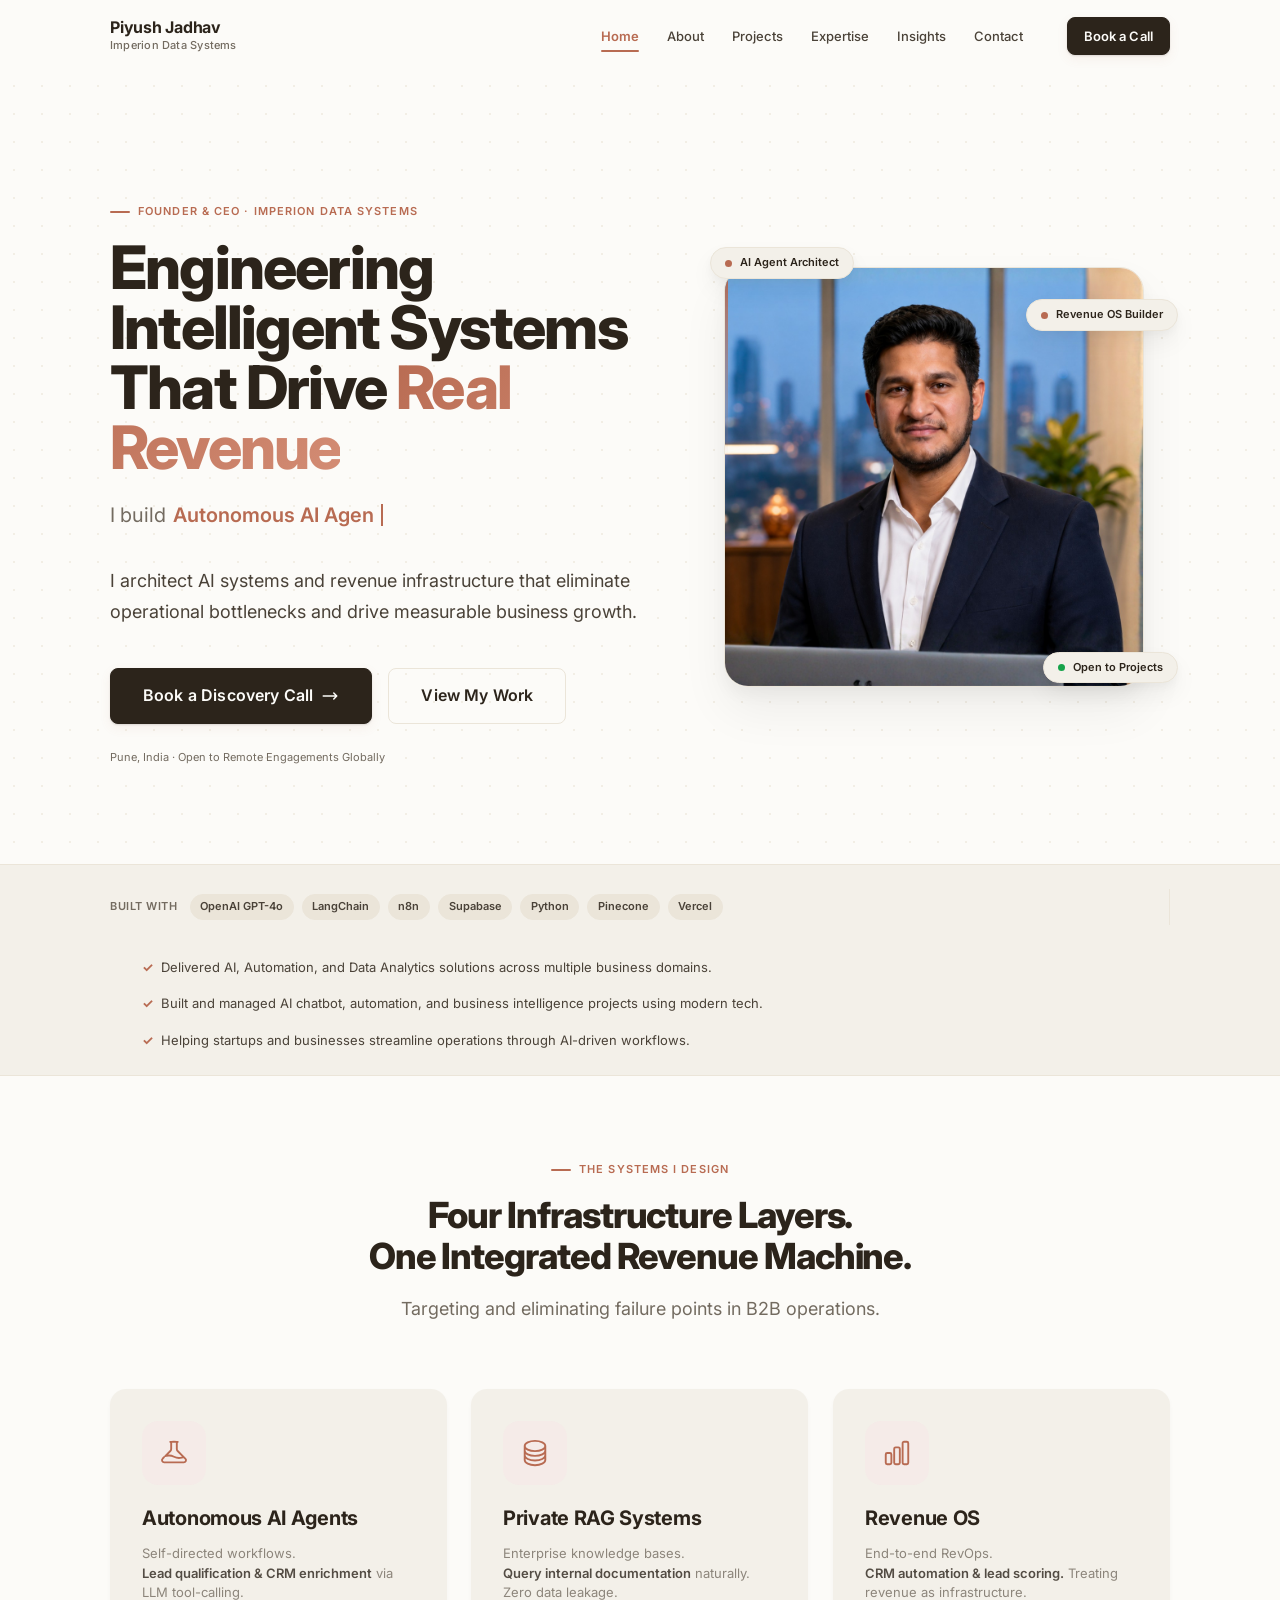
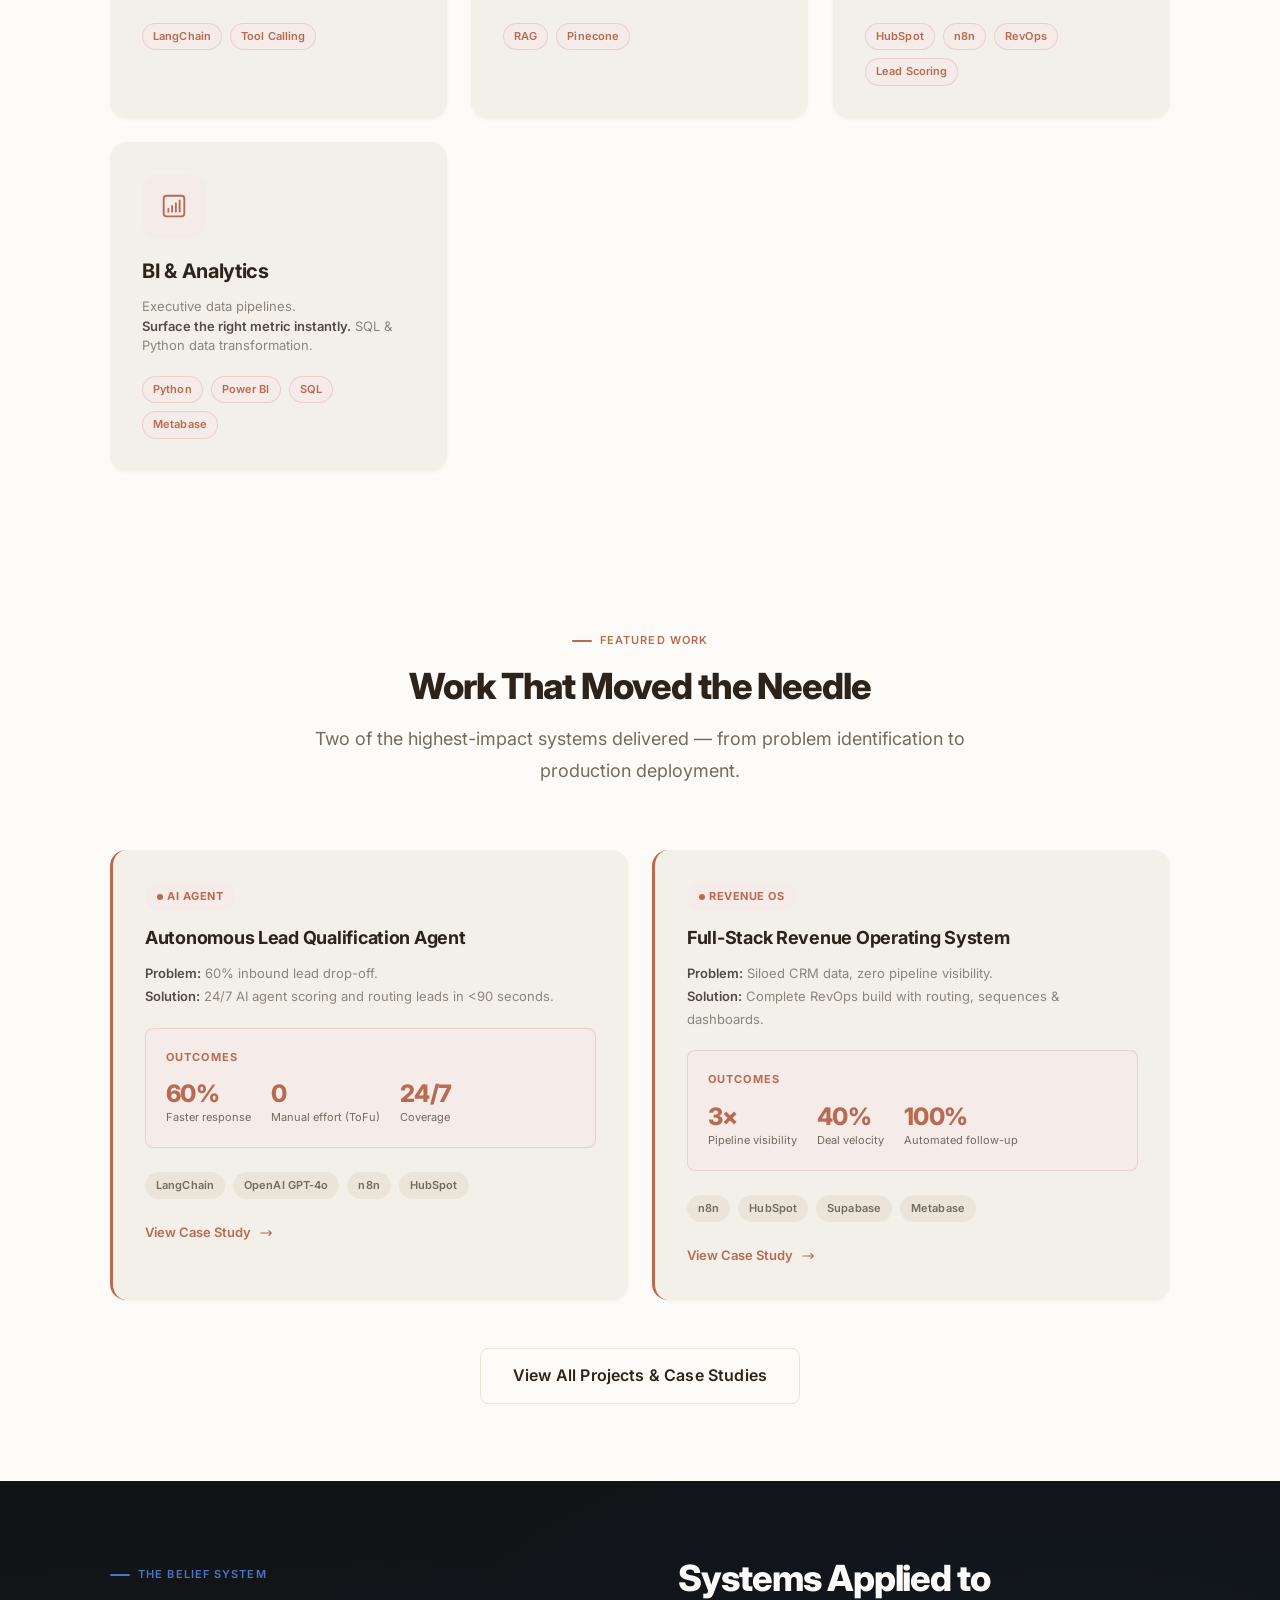
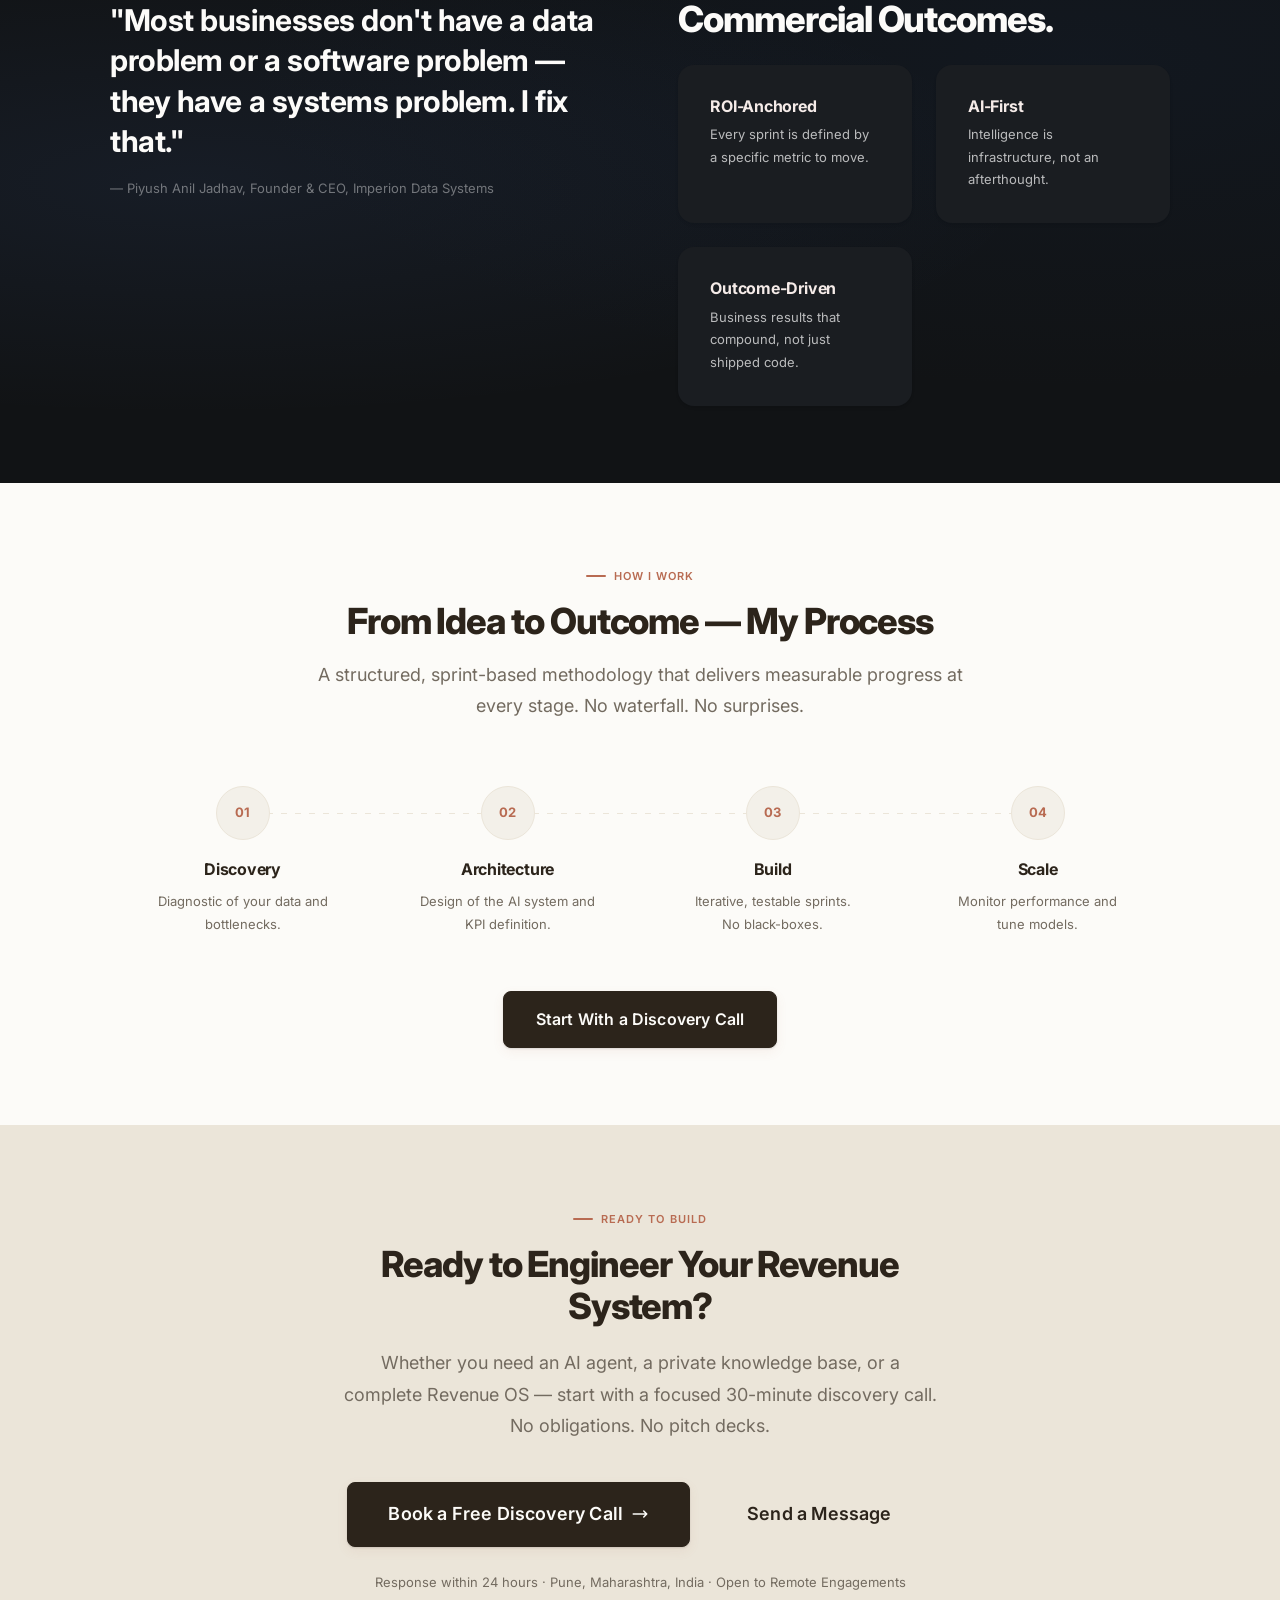
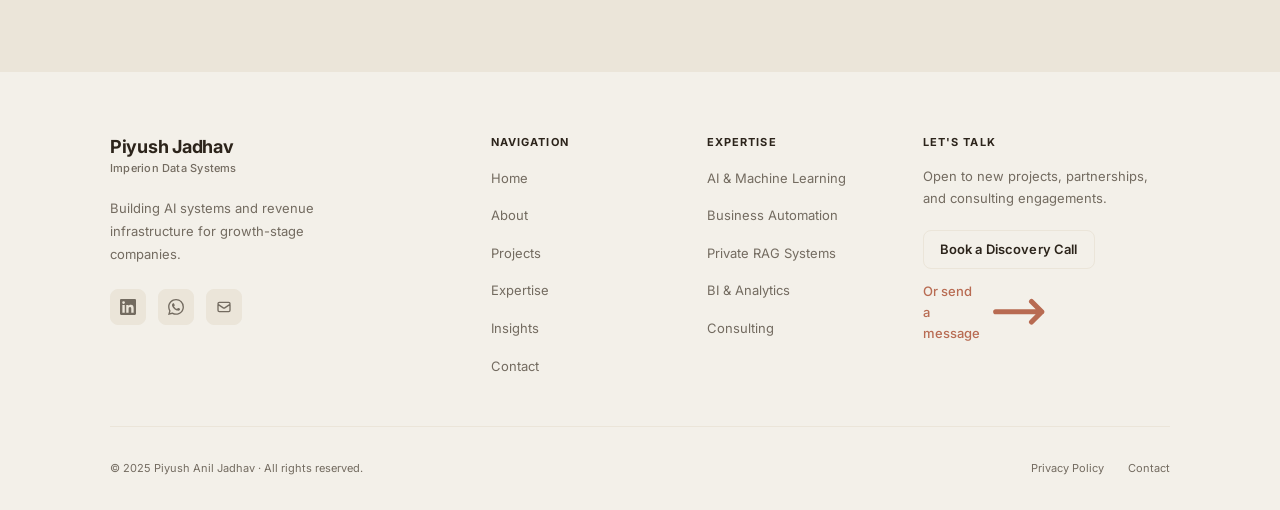
==== index.html @ 47c61011 "Update website content with founder's real data and fix placeholders" ====
<!DOCTYPE html>
<html lang="en">
<head>
  <meta charset="UTF-8">
  <meta name="viewport" content="width=device-width, initial-scale=1.0">

  <!-- SEO -->
  <title>Piyush Anil Jadhav — AI Systems & Revenue Architecture | Founder, Imperion Data Systems</title>
  <meta name="description" content="Piyush Anil Jadhav is the Founder & CEO of Imperion Data Systems. He architects Autonomous AI Agents, Private RAG Systems, and Revenue OS platforms for growth-stage companies in Pune, India.">
  <link rel="canonical" href="https://piyushjadhav.com/">

  <!-- Open Graph -->
  <meta property="og:type"        content="website">
  <meta property="og:title"       content="Piyush Anil Jadhav — AI Systems & Revenue Architecture">
  <meta property="og:description" content="Founder & CEO of Imperion Data Systems. Building AI Agents, Private RAG Systems, and Revenue OS platforms that drive real business outcomes.">
  <meta property="og:image"       content="https://piyushjadhav.com/assets/images/og-image.webp">
  <meta property="og:url"         content="https://piyushjadhav.com/">
  <meta property="og:site_name"   content="Piyush Anil Jadhav">

  <!-- Twitter Card -->
  <meta name="twitter:card"        content="summary_large_image">
  <meta name="twitter:title"       content="Piyush Anil Jadhav — AI Systems & Revenue Architecture">
  <meta name="twitter:description" content="Founder & CEO of Imperion Data Systems. Building AI Agents, Private RAG Systems, and Revenue OS platforms.">
  <meta name="twitter:image"       content="https://piyushjadhav.com/assets/images/og-image.webp">

  <!-- Structured Data — Person -->
  <script type="application/ld+json">
  {
    "@context": "https://schema.org",
    "@type": "Person",
    "name": "Piyush Anil Jadhav",
    "jobTitle": "Founder & CEO",
    "worksFor": {
      "@type": "Organization",
      "name": "Imperion Data Systems Pvt. Ltd."
    },
    "url": "https://piyushjadhav.com",
    "address": {
      "@type": "PostalAddress",
      "addressLocality": "Pune",
      "addressRegion": "Maharashtra",
      "addressCountry": "IN"
    },
    "sameAs": [
      "https://linkedin.com/in/-piyush-jadhav"
    ]
  }
  </script>

  <!-- Google Analytics 4 — Replace G-XXXXXXXXXX with your Measurement ID -->
  <!-- <script async src="https://www.googletagmanager.com/gtag/js?id=G-XXXXXXXXXX"></script> -->
  <script>
    window.dataLayer = window.dataLayer || [];
    function gtag(){dataLayer.push(arguments);}
    gtag('js', new Date());
    // gtag('config', 'G-XXXXXXXXXX');
  </script>

  

  <!-- Google Fonts — Inter -->
  <link rel="preconnect" href="https://fonts.googleapis.com">
  <link rel="preconnect" href="https://fonts.gstatic.com" crossorigin>
  <link href="https://fonts.googleapis.com/css2?family=Inter:wght@400;500;600;700;800&display=swap" rel="stylesheet">

  <!-- Styles -->
  <link rel="stylesheet" href="assets/css/styles.css">
</head>
<body id="page-home">

  <!-- ═══════════════════════════════════════════════════════
       SITE HEADER / NAVIGATION
  ═══════════════════════════════════════════════════════ -->
  <header class="site-header" id="site-header" role="banner">
    <div class="container">
      <nav class="nav" aria-label="Main navigation">

        <!-- Logo -->
        <a href="index.html" class="nav-logo" aria-label="Piyush Jadhav — Home">
          <span class="nav-logo-name">Piyush Jadhav</span>
          <span class="nav-logo-company">Imperion Data Systems</span>
        </a>

        <!-- Desktop menu -->
        <div class="nav-menu" id="nav-menu">
          <ul class="nav-links" role="list">
            <li><a href="index.html"     class="nav-link">Home</a></li>
            <li><a href="about.html"     class="nav-link">About</a></li>
            <li><a href="projects.html"  class="nav-link">Projects</a></li>
            <li><a href="expertise.html" class="nav-link">Expertise</a></li>
            <li><a href="insights.html"  class="nav-link">Insights</a></li>
            <li><a href="contact.html"   class="nav-link">Contact</a></li>
          </ul>

          <div class="nav-actions">
            <!-- Dark/Light toggle -->
            

            <!-- Book a Call CTA -->
            <a href="https://calendly.com/info-imperiondatasystem/discovery-call"
               target="_blank"
               rel="noopener noreferrer"
               class="btn btn-primary btn-sm"
               id="nav-cta-book">
              Book a Call
            </a>
          </div>
        </div>

        <!-- Mobile controls (theme + hamburger) -->
        <div class="nav-mobile-controls" aria-label="Mobile navigation controls">
          

          <button class="hamburger" id="hamburger"
                  aria-label="Open navigation menu"
                  aria-expanded="false"
                  aria-controls="nav-overlay"
                  type="button">
            <span class="hamburger-line"></span>
            <span class="hamburger-line"></span>
            <span class="hamburger-line"></span>
          </button>
        </div>

      </nav>
    </div>

    <!-- Mobile overlay menu -->
    <div class="nav-overlay" id="nav-overlay" role="dialog" aria-modal="true" aria-label="Navigation menu">
      <ul class="nav-overlay-links" role="list">
        <li><a href="index.html"     class="nav-overlay-link">Home</a></li>
        <li><a href="about.html"     class="nav-overlay-link">About</a></li>
        <li><a href="projects.html"  class="nav-overlay-link">Projects</a></li>
        <li><a href="expertise.html" class="nav-overlay-link">Expertise</a></li>
        <li><a href="insights.html"  class="nav-overlay-link">Insights</a></li>
        <li><a href="contact.html"   class="nav-overlay-link">Contact</a></li>
      </ul>
      <div class="nav-overlay-actions">
        <a href="https://calendly.com/info-imperiondatasystem/discovery-call"
           target="_blank"
           rel="noopener noreferrer"
           class="btn btn-primary w-full"
           style="justify-content: center;">
          Book a Discovery Call
        </a>
        <a href="contact.html" class="btn btn-outline w-full" style="justify-content: center;">
          Send a Message
        </a>
        <div class="nav-overlay-social">
          <!-- LinkedIn -->
          <a href="https://www.linkedin.com/in/-piyush-jadhav" target="_blank" rel="noopener noreferrer" class="social-link" aria-label="LinkedIn">
            <svg xmlns="http://www.w3.org/2000/svg" viewBox="0 0 24 24" fill="currentColor" aria-hidden="true">
              <path d="M20.447 20.452h-3.554v-5.569c0-1.328-.027-3.037-1.852-3.037-1.853 0-2.136 1.445-2.136 2.939v5.667H9.351V9h3.414v1.561h.046c.477-.9 1.637-1.85 3.37-1.85 3.601 0 4.267 2.37 4.267 5.455v6.286zM5.337 7.433a2.062 2.062 0 0 1-2.063-2.065 2.064 2.064 0 1 1 2.063 2.065zm1.782 13.019H3.555V9h3.564v11.452zM22.225 0H1.771C.792 0 0 .774 0 1.729v20.542C0 23.227.792 24 1.771 24h20.451C23.2 24 24 23.227 24 22.271V1.729C24 .774 23.2 0 22.222 0h.003z"/>
            </svg>
          </a>
          <!-- WhatsApp -->
          <a href="https://wa.me/918308755482" target="_blank" rel="noopener noreferrer" class="social-link" aria-label="WhatsApp">
            <svg xmlns="http://www.w3.org/2000/svg" viewBox="0 0 24 24" fill="currentColor" aria-hidden="true">
              <path d="M17.472 14.382c-.297-.149-1.758-.867-2.03-.967-.273-.099-.471-.148-.67.15-.197.297-.767.966-.94 1.164-.173.199-.347.223-.644.075-.297-.15-1.255-.463-2.39-1.475-.883-.788-1.48-1.761-1.653-2.059-.173-.297-.018-.458.13-.606.134-.133.298-.347.446-.52.149-.174.198-.298.298-.497.099-.198.05-.371-.025-.52-.075-.149-.669-1.612-.916-2.207-.242-.579-.487-.5-.669-.51-.173-.008-.371-.01-.57-.01-.198 0-.52.074-.792.372-.272.297-1.04 1.016-1.04 2.479 0 1.462 1.065 2.875 1.213 3.074.149.198 2.096 3.2 5.077 4.487.709.306 1.262.489 1.694.625.712.227 1.36.195 1.871.118.571-.085 1.758-.719 2.006-1.413.248-.694.248-1.289.173-1.413-.074-.124-.272-.198-.57-.347m-5.421 7.403h-.004a9.87 9.87 0 0 1-5.031-1.378l-.361-.214-3.741.982.998-3.648-.235-.374a9.86 9.86 0 0 1-1.51-5.26c.001-5.45 4.436-9.884 9.888-9.884 2.64 0 5.122 1.03 6.988 2.898a9.825 9.825 0 0 1 2.893 6.994c-.003 5.45-4.437 9.884-9.885 9.884m8.413-18.297A11.815 11.815 0 0 0 12.05 0C5.495 0 .16 5.335.157 11.892c0 2.096.547 4.142 1.588 5.945L.057 24l6.305-1.654a11.882 11.882 0 0 0 5.683 1.448h.005c6.554 0 11.89-5.335 11.893-11.893a11.821 11.821 0 0 0-3.48-8.413Z"/>
            </svg>
          </a>
          <!-- Email -->
          <a href="mailto:info.imperiondatasystems@gmail.com" class="social-link" aria-label="Email">
            <svg xmlns="http://www.w3.org/2000/svg" fill="none" viewBox="0 0 24 24"
                 stroke="currentColor" stroke-width="2" aria-hidden="true">
              <path stroke-linecap="round" stroke-linejoin="round"
                    d="M3 8l7.89 5.26a2 2 0 002.22 0L21 8M5 19h14a2 2 0 002-2V7a2 2 0 00-2-2H5a2 2 0 00-2 2v10a2 2 0 002 2z"/>
            </svg>
          </a>
        </div>
      </div>
    </div>
  </header>
  <!-- END NAVIGATION -->


  <!-- ═══════════════════════════════════════════════════════
       MAIN CONTENT — HOME PAGE
  ═══════════════════════════════════════════════════════ -->
  <main class="page-main" id="main-content">

    <!-- §1 ─ HERO ────────────────────────────────────────── -->
    <section class="hero" id="hero" aria-labelledby="hero-heading">
      <div class="hero-bg-grid" aria-hidden="true"></div>
      <div class="container hero-content">
        <div class="split split-55-45" style="align-items: center; gap: clamp(2rem, 5vw, 5rem);">

          <!-- Left column: copy -->
          <div class="reveal">
            <span class="eyebrow">Founder &amp; CEO &middot; Imperion Data Systems</span>
            <h1 class="display-heading" id="hero-heading">
              Engineering Intelligent Systems<br>That Drive
              <span class="gradient-text"> Real Revenue</span>
            </h1>

            <div class="typewriter-line" aria-live="polite" aria-atomic="true">
              <span class="typewriter-static">I build</span>
              <span class="typewriter-target" id="typewriter-target"
                    data-words="Autonomous AI Agents,Private RAG Systems,Revenue OS Platforms,Workflow Automations">
                Autonomous AI Agents
              </span>
              <span class="typewriter-cursor" aria-hidden="true"></span>
            </div>

            <p style="font-size: var(--text-lg); color: var(--clr-text-body); line-height: var(--leading-relaxed); max-width: 52ch; margin-bottom: var(--space-10);">
              I architect AI systems and revenue infrastructure that eliminate operational bottlenecks and drive measurable business growth.
            </p>

            <div style="display: flex; gap: var(--space-4); flex-wrap: wrap; align-items: center;">
              <a href="https://calendly.com/info-imperiondatasystem/discovery-call"
                 target="_blank" rel="noopener noreferrer"
                 class="btn btn-primary btn-lg btn-arrow"
                 id="hero-cta-book">
                Book a Discovery Call
                <svg xmlns="http://www.w3.org/2000/svg" fill="none" viewBox="0 0 24 24" stroke="currentColor" stroke-width="2" width="18" height="18" aria-hidden="true"><path stroke-linecap="round" stroke-linejoin="round" d="M17 8l4 4m0 0l-4 4m4-4H3"/></svg>
              </a>
              <a href="projects.html" class="btn btn-outline btn-lg" id="hero-cta-work">View My Work</a>
            </div>

            <p style="margin-top: var(--space-6); font-size: var(--text-xs); color: var(--clr-text-muted);">
              Pune, India &middot; Open to Remote Engagements Globally
            </p>
          </div>

          <!-- Right column: founder photo -->
          <div class="founder-photo-wrap reveal-right" style="--reveal-delay: 150ms;">
            <div class="founder-photo-frame">
              <img
                src="founder_piyush.webp"
                alt="Piyush Anil Jadhav — Founder &amp; CEO, Imperion Data Systems"
                class="founder-photo"
                width="480"
                height="560"
                loading="eager"
                fetchpriority="high"
              >
            </div>
            <div class="founder-badge badge-tl">
              <span class="founder-badge-dot"></span>
              AI Agent Architect
            </div>
            <div class="founder-badge badge-tr">
              <span class="founder-badge-dot"></span>
              Revenue OS Builder
            </div>
            <div class="founder-badge badge-br">
              <span class="founder-badge-dot" style="background-color: #16A34A;"></span>
              Open to Projects
            </div>
          </div>

        </div>
      </div>
    </section>
    <!-- END §1 HERO -->


    <!-- §2 ─ TRUST STRIP ─────────────────────────────────── -->
    <div class="trust-strip reveal-fade" role="complementary" aria-label="Technology stack and key stats">
      <div class="container">
        <div class="trust-strip-inner">
          <div class="trust-tech">
            <span class="trust-tech-label">Built with</span>
            <span class="trust-tech-item">OpenAI GPT-4o</span>
            <span class="trust-tech-item">LangChain</span>
            <span class="trust-tech-item">n8n</span>
            <span class="trust-tech-item">Supabase</span>
            <span class="trust-tech-item">Python</span>
            <span class="trust-tech-item">Pinecone</span>
            <span class="trust-tech-item">Vercel</span>
          </div>
          <div class="trust-divider" aria-hidden="true"></div>
          <div class="trust-stats" style="flex-direction: column; align-items: flex-start; gap: var(--space-4); padding-left: var(--space-8);">
            <div style="font-size: var(--text-sm); color: var(--clr-text-body); display: flex; align-items: flex-start; gap: 8px;">
              <span style="color: var(--clr-accent); font-weight: bold;">✓</span> 
              <span>Delivered AI, Automation, and Data Analytics solutions across multiple business domains.</span>
            </div>
            <div style="font-size: var(--text-sm); color: var(--clr-text-body); display: flex; align-items: flex-start; gap: 8px;">
              <span style="color: var(--clr-accent); font-weight: bold;">✓</span> 
              <span>Built and managed AI chatbot, automation, and business intelligence projects using modern tech.</span>
            </div>
            <div style="font-size: var(--text-sm); color: var(--clr-text-body); display: flex; align-items: flex-start; gap: 8px;">
              <span style="color: var(--clr-accent); font-weight: bold;">✓</span> 
              <span>Helping startups and businesses streamline operations through AI-driven workflows.</span>
            </div>
          </div>
        </div>
      </div>
    </div>
    <!-- END §2 TRUST STRIP -->


    <!-- §3 ─ WHAT I BUILD ────────────────────────────────── -->
    <section class="section" id="what-i-build" aria-labelledby="services-heading">
      <div class="container">
        <div class="section-header centered reveal">
          <span class="eyebrow">The Systems I Design</span>
          <h2 class="section-heading" id="services-heading">
            Four Infrastructure Layers.<br>One Integrated Revenue Machine.
          </h2>
          <p class="section-subheading">
            Targeting and eliminating failure points in B2B operations.
          </p>
        </div>

        <div class="grid grid-auto" style="margin-top: var(--space-12);">

          <!-- AI Agents -->
          <div class="card card-hover reveal reveal-delay-1" id="service-ai-agents">
            <div class="card-icon card-icon-lg" aria-hidden="true">
              <svg xmlns="http://www.w3.org/2000/svg" fill="none" viewBox="0 0 24 24" stroke="currentColor" stroke-width="1.5"><path stroke-linecap="round" stroke-linejoin="round" d="M9.75 3.104v5.714a2.25 2.25 0 01-.659 1.591L5 14.5M9.75 3.104c-.251.023-.501.05-.75.082m.75-.082a24.301 24.301 0 014.5 0m0 0v5.714c0 .597.237 1.17.659 1.591L19.8 15.3M14.25 3.104c.251.023.501.05.75.082M19.8 15.3l-1.57.393A9.065 9.065 0 0112 15a9.065 9.065 0 00-6.23-.693L5 14.5m14.8.8l1.402 1.402c1 1 .03 2.798-1.316 2.798H4.118c-1.347 0-2.317-1.798-1.317-2.798L4 15.3"/></svg>
            </div>
            <h3 class="card-title">Autonomous AI Agents</h3>
            <p class="card-body" style="font-size: var(--text-sm); opacity: 0.8; line-height: 1.5;">
              Self-directed workflows.<br>
              <strong>Lead qualification &amp; CRM enrichment</strong> via LLM tool-calling.
            </p>
            <div class="tags-row card-tags">
              <span class="tag tag-accent">LangChain</span>
              <span class="tag tag-accent">Tool Calling</span>
            </div>
          </div>

          <!-- RAG Systems -->
          <div class="card card-hover reveal reveal-delay-2" id="service-rag">
            <div class="card-icon card-icon-lg" aria-hidden="true">
              <svg xmlns="http://www.w3.org/2000/svg" fill="none" viewBox="0 0 24 24" stroke="currentColor" stroke-width="1.5"><path stroke-linecap="round" stroke-linejoin="round" d="M20.25 6.375c0 2.278-3.694 4.125-8.25 4.125S3.75 8.653 3.75 6.375m16.5 0c0-2.278-3.694-4.125-8.25-4.125S3.75 4.097 3.75 6.375m16.5 0v11.25c0 2.278-3.694 4.125-8.25 4.125s-8.25-1.847-8.25-4.125V6.375m16.5 0v3.75m-16.5-3.75v3.75m16.5 0v3.75C20.25 16.153 16.556 18 12 18s-8.25-1.847-8.25-4.125v-3.75m16.5 0c0 2.278-3.694 4.125-8.25 4.125s-8.25-1.847-8.25-4.125"/></svg>
            </div>
            <h3 class="card-title">Private RAG Systems</h3>
            <p class="card-body" style="font-size: var(--text-sm); opacity: 0.8; line-height: 1.5;">
              Enterprise knowledge bases.<br>
              <strong>Query internal documentation</strong> naturally. Zero data leakage.
            </p>
            <div class="tags-row card-tags">
              <span class="tag tag-accent">RAG</span>
              <span class="tag tag-accent">Pinecone</span>
            </div>
          </div>

          <!-- Revenue OS -->
          <div class="card card-hover reveal reveal-delay-3" id="service-revenue-os">
            <div class="card-icon card-icon-lg" aria-hidden="true">
              <svg xmlns="http://www.w3.org/2000/svg" fill="none" viewBox="0 0 24 24" stroke="currentColor" stroke-width="1.5"><path stroke-linecap="round" stroke-linejoin="round" d="M3 13.125C3 12.504 3.504 12 4.125 12h2.25c.621 0 1.125.504 1.125 1.125v6.75C7.5 20.496 6.996 21 6.375 21h-2.25A1.125 1.125 0 013 19.875v-6.75zM9.75 8.625c0-.621.504-1.125 1.125-1.125h2.25c.621 0 1.125.504 1.125 1.125v11.25c0 .621-.504 1.125-1.125 1.125h-2.25a1.125 1.125 0 01-1.125-1.125V8.625zM16.5 4.125c0-.621.504-1.125 1.125-1.125h2.25C20.496 3 21 3.504 21 4.125v15.75c0 .621-.504 1.125-1.125 1.125h-2.25a1.125 1.125 0 01-1.125-1.125V4.125z"/></svg>
            </div>
            <h3 class="card-title">Revenue OS</h3>
            <p class="card-body" style="font-size: var(--text-sm); opacity: 0.8; line-height: 1.5;">
              End-to-end RevOps.<br>
              <strong>CRM automation &amp; lead scoring.</strong> Treating revenue as infrastructure.
            </p>
            <div class="tags-row card-tags">
              <span class="tag tag-accent">HubSpot</span>
              <span class="tag tag-accent">n8n</span>
              <span class="tag tag-accent">RevOps</span>
              <span class="tag tag-accent">Lead Scoring</span>
            </div>
          </div>

          <!-- BI & Analytics -->
          <div class="card card-hover reveal reveal-delay-4" id="service-bi">
            <div class="card-icon card-icon-lg" aria-hidden="true">
              <svg xmlns="http://www.w3.org/2000/svg" fill="none" viewBox="0 0 24 24" stroke="currentColor" stroke-width="1.5"><path stroke-linecap="round" stroke-linejoin="round" d="M7.5 14.25v2.25m3-4.5v4.5m3-6.75v6.75m3-9v9M6 20.25h12A2.25 2.25 0 0020.25 18V6A2.25 2.25 0 0018 3.75H6A2.25 2.25 0 003.75 6v12A2.25 2.25 0 006 20.25z"/></svg>
            </div>
            <h3 class="card-title">BI &amp; Analytics</h3>
            <p class="card-body" style="font-size: var(--text-sm); opacity: 0.8; line-height: 1.5;">
              Executive data pipelines.<br>
              <strong>Surface the right metric instantly.</strong> SQL &amp; Python data transformation.
            </p>
            <div class="tags-row card-tags">
              <span class="tag tag-accent">Python</span>
              <span class="tag tag-accent">Power BI</span>
              <span class="tag tag-accent">SQL</span>
              <span class="tag tag-accent">Metabase</span>
            </div>
          </div>

        </div>
      </div>
    </section>
    <!-- END §3 WHAT I BUILD -->


    <!-- §4 ─ FEATURED WORK ───────────────────────────────── -->
    <section class="section" id="featured-work" aria-labelledby="work-heading">
      <div class="container">
        <div class="section-header centered reveal">
          <span class="eyebrow">Featured Work</span>
          <h2 class="section-heading" id="work-heading">Work That Moved the Needle</h2>
          <p class="section-subheading">Two of the highest-impact systems delivered — from problem identification to production deployment.</p>
        </div>

        <div class="grid grid-2" style="margin-top: var(--space-12);">

          <!-- Featured project A -->
          <div class="card card-hover reveal reveal-delay-1" style="border-left: 3px solid var(--clr-accent);">
            <div style="margin-bottom: var(--space-4);">
              <span class="badge">AI Agent</span>
            </div>
            <h3 class="card-title" style="font-size: var(--text-lg);">Autonomous Lead Qualification Agent</h3>
            <p class="card-body" style="font-size: var(--text-sm); opacity: 0.8; margin-bottom: var(--space-5);">
              <strong>Problem:</strong> 60% inbound lead drop-off.<br>
              <strong>Solution:</strong> 24/7 AI agent scoring and routing leads in &lt;90 seconds.
            </p>
            <div class="outcome-box" style="margin-bottom: var(--space-6);">
              <div class="outcome-label">Outcomes</div>
              <div class="outcome-metrics">
                <div class="metric-item"><span class="metric-value">60%</span><div class="metric-label">Faster response</div></div>
                <div class="metric-item"><span class="metric-value">0</span><div class="metric-label">Manual effort (ToFu)</div></div>
                <div class="metric-item"><span class="metric-value">24/7</span><div class="metric-label">Coverage</div></div>
              </div>
            </div>
            <div class="tags-row" style="margin-bottom: var(--space-5);">
              <span class="tag">LangChain</span><span class="tag">OpenAI GPT-4o</span><span class="tag">n8n</span><span class="tag">HubSpot</span>
            </div>
            <a href="projects.html" class="link-arrow">
              View Case Study
              <svg xmlns="http://www.w3.org/2000/svg" fill="none" viewBox="0 0 24 24" stroke="currentColor" stroke-width="2" width="16" height="16" aria-hidden="true"><path stroke-linecap="round" stroke-linejoin="round" d="M17 8l4 4m0 0l-4 4m4-4H3"/></svg>
            </a>
          </div>

          <!-- Featured project B -->
          <div class="card card-hover reveal reveal-delay-2" style="border-left: 3px solid var(--clr-accent);">
            <div style="margin-bottom: var(--space-4);">
              <span class="badge">Revenue OS</span>
            </div>
            <h3 class="card-title" style="font-size: var(--text-lg);">Full-Stack Revenue Operating System</h3>
            <p class="card-body" style="font-size: var(--text-sm); opacity: 0.8; margin-bottom: var(--space-5);">
              <strong>Problem:</strong> Siloed CRM data, zero pipeline visibility.<br>
              <strong>Solution:</strong> Complete RevOps build with routing, sequences &amp; dashboards.
            </p>
            <div class="outcome-box" style="margin-bottom: var(--space-6);">
              <div class="outcome-label">Outcomes</div>
              <div class="outcome-metrics">
                <div class="metric-item"><span class="metric-value">3×</span><div class="metric-label">Pipeline visibility</div></div>
                <div class="metric-item"><span class="metric-value">40%</span><div class="metric-label">Deal velocity</div></div>
                <div class="metric-item"><span class="metric-value">100%</span><div class="metric-label">Automated follow-up</div></div>
              </div>
            </div>
            <div class="tags-row" style="margin-bottom: var(--space-5);">
              <span class="tag">n8n</span><span class="tag">HubSpot</span><span class="tag">Supabase</span><span class="tag">Metabase</span>
            </div>
            <a href="projects.html" class="link-arrow">
              View Case Study
              <svg xmlns="http://www.w3.org/2000/svg" fill="none" viewBox="0 0 24 24" stroke="currentColor" stroke-width="2" width="16" height="16" aria-hidden="true"><path stroke-linecap="round" stroke-linejoin="round" d="M17 8l4 4m0 0l-4 4m4-4H3"/></svg>
            </a>
          </div>

        </div>

        <div style="text-align: center; margin-top: var(--space-12);" class="reveal">
          <a href="projects.html" class="btn btn-outline btn-lg">View All Projects &amp; Case Studies</a>
        </div>
      </div>
    </section>
    <!-- END §4 FEATURED WORK -->


    <!-- §5 ─ PHILOSOPHY (Dark Section) ──────────────────── -->
    <section class="section section-dark" id="philosophy" aria-labelledby="philosophy-heading">
      <div class="container" style="position: relative; z-index: 1;">
        <div class="split" style="align-items: flex-start; gap: clamp(2.5rem, 6vw, 7rem);">

          <div class="reveal" style="flex: 1.1;">
            <span class="eyebrow">The Belief System</span>
            <blockquote>
              <p class="philosophy-quote">
                "Most businesses don't have a data problem or a software problem — they have a systems problem. I fix that."
              </p>
              <cite class="philosophy-attribution">— Piyush Anil Jadhav, Founder &amp; CEO, Imperion Data Systems</cite>
            </blockquote>
          </div>

          <div class="reveal-right" style="flex: 1;">
            <h2 class="section-heading" id="philosophy-heading" style="color: #FCFBF9; margin-bottom: var(--space-5);">Systems Applied to Commercial Outcomes.</h2>
            <div class="grid grid-2" style="margin-top: var(--space-6);">
              <div class="card card-dark">
                <h4 style="color: var(--clr-accent-light); margin-bottom: var(--space-2);">ROI-Anchored</h4>
                <p style="font-size: var(--text-sm); color: rgba(255,255,255,0.7);">Every sprint is defined by a specific metric to move.</p>
              </div>
              <div class="card card-dark">
                <h4 style="color: var(--clr-accent-light); margin-bottom: var(--space-2);">AI-First</h4>
                <p style="font-size: var(--text-sm); color: rgba(255,255,255,0.7);">Intelligence is infrastructure, not an afterthought.</p>
              </div>
              <div class="card card-dark">
                <h4 style="color: var(--clr-accent-light); margin-bottom: var(--space-2);">Outcome-Driven</h4>
                <p style="font-size: var(--text-sm); color: rgba(255,255,255,0.7);">Business results that compound, not just shipped code.</p>
              </div>
            </div>
          </div>
        </div>
      </div>
    </section>
    <!-- END §5 PHILOSOPHY -->


    <!-- §6 ─ PROCESS FLOW ────────────────────────────────── -->
    <section class="section" id="process" aria-labelledby="process-heading">
      <div class="container">
        <div class="section-header centered reveal">
          <span class="eyebrow">How I Work</span>
          <h2 class="section-heading" id="process-heading">From Idea to Outcome — My Process</h2>
          <p class="section-subheading">
            A structured, sprint-based methodology that delivers measurable progress at every stage. No waterfall. No surprises.
          </p>
        </div>

        <div class="process-flow reveal" style="margin-top: var(--space-14);">
          <div class="process-step">
            <div class="process-step-num" aria-hidden="true">01</div>
            <h3 class="process-step-title">Discovery</h3>
            <p class="process-step-desc">Diagnostic of your data and bottlenecks.</p>
          </div>
          <div class="process-step">
            <div class="process-step-num" aria-hidden="true">02</div>
            <h3 class="process-step-title">Architecture</h3>
            <p class="process-step-desc">Design of the AI system and KPI definition.</p>
          </div>
          <div class="process-step">
            <div class="process-step-num" aria-hidden="true">03</div>
            <h3 class="process-step-title">Build</h3>
            <p class="process-step-desc">Iterative, testable sprints. No black-boxes.</p>
          </div>
          <div class="process-step">
            <div class="process-step-num" aria-hidden="true">04</div>
            <h3 class="process-step-title">Scale</h3>
            <p class="process-step-desc">Monitor performance and tune models.</p>
          </div>
        </div>

        <div style="text-align: center; margin-top: var(--space-14);" class="reveal">
          <a href="contact.html" class="btn btn-primary btn-lg">Start With a Discovery Call</a>
        </div>
      </div>
    </section>
    <!-- END §6 PROCESS -->


    <!-- §7 ─ TESTIMONIALS (Hidden until verified quotes are available) ────────────────────────────────── -->
    <!--
    <section class="section" id="testimonials" aria-labelledby="testimonials-heading">
      <div class="container">
        <div class="section-header centered reveal">
          <span class="eyebrow">Client Perspectives</span>
          <h2 class="section-heading" id="testimonials-heading">What Clients Say</h2>
          <p class="section-subheading">From founders and VPs across B2B software, technology services, and data-driven companies.</p>
        </div>

        <div class="grid grid-3" style="margin-top: var(--space-12);">

          <div class="card testimonial-card reveal reveal-delay-1">
            <p class="testimonial-quote">
              Piyush didn't just build us an automation — he redesigned how we think about our entire sales process. The AI qualification agent has been running for three months without a single manual intervention. That's engineering, not a demo.
            </p>
            <div>
              <cite class="testimonial-name">Founder, B2B SaaS Company</cite>
              <div class="testimonial-role">Growth-Stage &middot; Enterprise Software &middot; Pune, India</div>
            </div>
          </div>

          <div class="card testimonial-card reveal reveal-delay-2">
            <p class="testimonial-quote">
              The Revenue OS Piyush built gave our leadership team something we'd never had before — real-time clarity on pipeline health. We went from monthly spreadsheet reviews to live dashboards in under six weeks. The ROI was immediate and measurable.
            </p>
            <div>
              <cite class="testimonial-name">VP Sales, Technology Consulting Firm</cite>
              <div class="testimonial-role">Mid-Market &middot; IT Services &middot; India</div>
            </div>
          </div>

          <div class="card testimonial-card reveal reveal-delay-3">
            <p class="testimonial-quote">
              Most AI consultants talk about what's possible. Piyush ships systems that work in production. Our private RAG solution went from scoping to go-live in four weeks, and the retrieval accuracy on internal documents exceeded anything an off-the-shelf product could offer.
            </p>
            <div>
              <cite class="testimonial-name">CTO, Enterprise Services Company</cite>
              <div class="testimonial-role">Enterprise &middot; Knowledge Management &middot; India</div>
            </div>
          </div>

        </div>

        <p style="text-align: center; margin-top: var(--space-6); font-size: var(--text-xs); color: var(--clr-text-muted); font-style: italic;" class="reveal">
          ※ Testimonials above are representative placeholders. Replace with verified client quotes before launch.
        </p>
      </div>
    </section>
    -->
    <!-- END §7 TESTIMONIALS -->


    <!-- §8 ─ CLOSING CTA ─────────────────────────────────── -->
    <section class="section cta-section" id="cta" aria-labelledby="cta-heading">
      <div class="container" style="text-align: center; max-width: 720px; margin: 0 auto;">
        <div class="reveal">
          <span class="eyebrow" style="justify-content: center;">Ready to Build</span>
          <h2 class="section-heading" id="cta-heading" style="margin-bottom: var(--space-5);">
            Ready to Engineer Your Revenue System?
          </h2>
          <p style="font-size: var(--text-lg); color: var(--clr-text-muted); line-height: var(--leading-relaxed); max-width: 54ch; margin: 0 auto var(--space-10);">
            Whether you need an AI agent, a private knowledge base, or a complete Revenue OS — start with a focused 30-minute discovery call. No obligations. No pitch decks.
          </p>
          <div style="display: flex; gap: var(--space-4); justify-content: center; flex-wrap: wrap;">
            <a href="https://calendly.com/info-imperiondatasystem/discovery-call"
               target="_blank" rel="noopener noreferrer"
               class="btn btn-primary btn-xl btn-arrow"
               id="home-final-cta">
              Book a Free Discovery Call
              <svg xmlns="http://www.w3.org/2000/svg" fill="none" viewBox="0 0 24 24" stroke="currentColor" stroke-width="2" width="18" height="18" aria-hidden="true"><path stroke-linecap="round" stroke-linejoin="round" d="M17 8l4 4m0 0l-4 4m4-4H3"/></svg>
            </a>
            <a href="contact.html" class="btn btn-outline btn-xl">Send a Message</a>
          </div>
          <p style="margin-top: var(--space-6); font-size: var(--text-sm); color: var(--clr-text-muted);">
            Response within 24 hours &middot; Pune, Maharashtra, India &middot; Open to Remote Engagements
          </p>
        </div>
      </div>
    </section>
    <!-- END §8 CTA -->

  </main>
  <!-- END MAIN CONTENT -->


  <!-- ═══════════════════════════════════════════════════════
       SITE FOOTER
  ═══════════════════════════════════════════════════════ -->
  <footer class="site-footer" id="site-footer" role="contentinfo">
    <div class="container">
      <div class="footer-grid">

        <!-- Brand -->
        <div class="footer-brand">
          <a href="index.html" class="footer-logo" aria-label="Piyush Jadhav — Home">
            <span class="footer-logo-name">Piyush Jadhav</span>
            <span class="footer-logo-company">Imperion Data Systems</span>
          </a>
          <p class="footer-tagline">
            Building AI systems and revenue infrastructure for growth-stage companies.
          </p>
          <div class="footer-social">
            <a href="https://www.linkedin.com/in/-piyush-jadhav" target="_blank" rel="noopener noreferrer" class="social-link" aria-label="LinkedIn profile">
              <svg xmlns="http://www.w3.org/2000/svg" viewBox="0 0 24 24" fill="currentColor" aria-hidden="true">
                <path d="M20.447 20.452h-3.554v-5.569c0-1.328-.027-3.037-1.852-3.037-1.853 0-2.136 1.445-2.136 2.939v5.667H9.351V9h3.414v1.561h.046c.477-.9 1.637-1.85 3.37-1.85 3.601 0 4.267 2.37 4.267 5.455v6.286zM5.337 7.433a2.062 2.062 0 0 1-2.063-2.065 2.064 2.064 0 1 1 2.063 2.065zm1.782 13.019H3.555V9h3.564v11.452zM22.225 0H1.771C.792 0 0 .774 0 1.729v20.542C0 23.227.792 24 1.771 24h20.451C23.2 24 24 23.227 24 22.271V1.729C24 .774 23.2 0 22.222 0h.003z"/>
              </svg>
            </a>
            <a href="https://wa.me/918308755482" target="_blank" rel="noopener noreferrer" class="social-link" aria-label="WhatsApp">
              <svg xmlns="http://www.w3.org/2000/svg" viewBox="0 0 24 24" fill="currentColor" aria-hidden="true">
                <path d="M17.472 14.382c-.297-.149-1.758-.867-2.03-.967-.273-.099-.471-.148-.67.15-.197.297-.767.966-.94 1.164-.173.199-.347.223-.644.075-.297-.15-1.255-.463-2.39-1.475-.883-.788-1.48-1.761-1.653-2.059-.173-.297-.018-.458.13-.606.134-.133.298-.347.446-.52.149-.174.198-.298.298-.497.099-.198.05-.371-.025-.52-.075-.149-.669-1.612-.916-2.207-.242-.579-.487-.5-.669-.51-.173-.008-.371-.01-.57-.01-.198 0-.52.074-.792.372-.272.297-1.04 1.016-1.04 2.479 0 1.462 1.065 2.875 1.213 3.074.149.198 2.096 3.2 5.077 4.487.709.306 1.262.489 1.694.625.712.227 1.36.195 1.871.118.571-.085 1.758-.719 2.006-1.413.248-.694.248-1.289.173-1.413-.074-.124-.272-.198-.57-.347m-5.421 7.403h-.004a9.87 9.87 0 0 1-5.031-1.378l-.361-.214-3.741.982.998-3.648-.235-.374a9.86 9.86 0 0 1-1.51-5.26c.001-5.45 4.436-9.884 9.888-9.884 2.64 0 5.122 1.03 6.988 2.898a9.825 9.825 0 0 1 2.893 6.994c-.003 5.45-4.437 9.884-9.885 9.884m8.413-18.297A11.815 11.815 0 0 0 12.05 0C5.495 0 .16 5.335.157 11.892c0 2.096.547 4.142 1.588 5.945L.057 24l6.305-1.654a11.882 11.882 0 0 0 5.683 1.448h.005c6.554 0 11.89-5.335 11.893-11.893a11.821 11.821 0 0 0-3.48-8.413Z"/>
              </svg>
            </a>
            <a href="mailto:info.imperiondatasystems@gmail.com" class="social-link" aria-label="Send email">
              <svg xmlns="http://www.w3.org/2000/svg" fill="none" viewBox="0 0 24 24"
                   stroke="currentColor" stroke-width="2" aria-hidden="true">
                <path stroke-linecap="round" stroke-linejoin="round"
                      d="M3 8l7.89 5.26a2 2 0 002.22 0L21 8M5 19h14a2 2 0 002-2V7a2 2 0 00-2-2H5a2 2 0 00-2 2v10a2 2 0 002 2z"/>
              </svg>
            </a>
          </div>
        </div>

        <!-- Quick Nav -->
        <div class="footer-nav-col">
          <h3 class="footer-col-heading">Navigation</h3>
          <ul class="footer-links" role="list">
            <li><a href="index.html">Home</a></li>
            <li><a href="about.html">About</a></li>
            <li><a href="projects.html">Projects</a></li>
            <li><a href="expertise.html">Expertise</a></li>
            <li><a href="insights.html">Insights</a></li>
            <li><a href="contact.html">Contact</a></li>
          </ul>
        </div>

        <!-- Expertise links -->
        <div class="footer-expertise-col">
          <h3 class="footer-col-heading">Expertise</h3>
          <ul class="footer-links" role="list">
            <li><a href="expertise.html#ai-ml">AI &amp; Machine Learning</a></li>
            <li><a href="expertise.html#automation">Business Automation</a></li>
            <li><a href="expertise.html#rag">Private RAG Systems</a></li>
            <li><a href="expertise.html#bi">BI &amp; Analytics</a></li>
            <li><a href="expertise.html#consulting">Consulting</a></li>
          </ul>
        </div>

        <!-- CTA column -->
        <div class="footer-cta-col">
          <h3 class="footer-col-heading">Let's Talk</h3>
          <p class="footer-cta-text">
            Open to new projects, partnerships, and consulting engagements.
          </p>
          <a href="https://calendly.com/info-imperiondatasystem/discovery-call"
             target="_blank"
             rel="noopener noreferrer"
             class="btn btn-outline btn-sm">
            Book a Discovery Call
          </a>
          <a href="contact.html" class="footer-contact-link">
            Or send a message
            <svg xmlns="http://www.w3.org/2000/svg" fill="none" viewBox="0 0 24 24"
                 stroke="currentColor" stroke-width="2" aria-hidden="true">
              <path stroke-linecap="round" stroke-linejoin="round" d="M17 8l4 4m0 0l-4 4m4-4H3"/>
            </svg>
          </a>
        </div>

      </div>

      <!-- Bottom bar -->
      <div class="footer-bottom">
        <p class="footer-copyright">
          &copy; 2025 Piyush Anil Jadhav &middot; All rights reserved.
        </p>
        <div class="footer-legal">
          <a href="#">Privacy Policy</a>
          <a href="contact.html">Contact</a>
        </div>
      </div>
    </div>
  </footer>
  <!-- END FOOTER -->

  <!-- Toast notifications (rendered by form.js) -->
  <div class="toast toast-success" id="toast-success" role="status" aria-live="polite">
    <svg xmlns="http://www.w3.org/2000/svg" fill="none" viewBox="0 0 24 24"
         stroke="#16A34A" stroke-width="2" width="20" height="20" aria-hidden="true">
      <path stroke-linecap="round" stroke-linejoin="round" d="M5 13l4 4L19 7"/>
    </svg>
    <span class="toast-message"></span>
  </div>

  <div class="toast toast-error" id="toast-error" role="alert" aria-live="assertive">
    <svg xmlns="http://www.w3.org/2000/svg" fill="none" viewBox="0 0 24 24"
         stroke="#DC2626" stroke-width="2" width="20" height="20" aria-hidden="true">
      <path stroke-linecap="round" stroke-linejoin="round" d="M6 18L18 6M6 6l12 12"/>
    </svg>
    <span class="toast-message"></span>
  </div>

  <!-- Scripts -->
  <script src="assets/js/nav.js" defer></script>
  <script src="assets/js/animations.js" defer></script>
</body>
</html>
---- assets/css/styles.css ----
/* ============================================================
   PIYUSH JADHAV — Personal Brand Website
   Master Stylesheet — v1.0
   ============================================================

   TABLE OF CONTENTS
   ─────────────────
   §1  Custom Properties (Design Tokens)
   §2  CSS Reset
   §3  Base Styles
   §4  Typography Scale
   §5  Layout Utilities
   §6  Button System
   §7  Card Component
   §8  Tag / Badge Component
   §9  Form Elements
   §10 Navigation
   §11 Footer
   §12 Scroll Reveal Animations
   §13 Utility Classes
   §14 Responsive Breakpoints
   ============================================================ */


/* ============================================================
   §1  CUSTOM PROPERTIES — DESIGN TOKENS
   ============================================================ */

:root {

  /* Warm Earthy Theme */
  --clr-bg:              #FCFBF8;
  --clr-surface:         #F3F0E9;
  --clr-surface-alt:     #EBE5D9;
  --clr-surface-raised:  #F3F0E9;
  --clr-border:          #EBE5D9;
  --clr-border-subtle:   #F3F0E9;

  --clr-text-primary:    #2C241B;
  --clr-text-body:       #4A4238;
  --clr-text-muted:      #736B60;
  --clr-text-placeholder:#A69F93;
  --clr-text-on-accent:  #FCFBF8;

  /* Warm Terracotta Accent */
  --clr-accent:          #B86B52;
  --clr-accent-hover:    #96543E;
  --clr-accent-mid:      #D48D75;
  --clr-accent-light:    #F5EBE8;
  --clr-accent-glow:     rgba(184, 107, 82, 0.08);
  --clr-accent-border:   rgba(184, 107, 82, 0.20);

  --clr-cta:             #2C241B;
  --clr-cta-hover:       #1A150F;
  --clr-cta-text:        #FCFBF8;

  --clr-dark-hero:       #111315;
  --clr-dark-surface:    #1A1D21;
  --clr-dark-border:     rgba(255, 255, 255, 0.06);

  --clr-success:         #2F7C4E;
  --clr-success-bg:      #EEF6F0;
  --clr-error:           #A83232;
  --clr-error-bg:        #FCEEEE;

  /* --- TYPOGRAPHY --- */
  --font-sans:    'Inter', system-ui, -apple-system, sans-serif;

  --text-xs:      0.6875rem;   /* 11px */
  --text-sm:      0.8125rem;   /* 13px */
  --text-base:    1rem;        /* 16px */
  --text-lg:      1.125rem;    /* 18px */
  --text-xl:      1.25rem;     /* 20px */
  --text-2xl:     1.5rem;      /* 24px */
  --text-3xl:     1.875rem;    /* 30px */
  --text-4xl:     2.25rem;     /* 36px */
  --text-5xl:     3rem;        /* 48px */
  --text-6xl:     3.75rem;     /* 60px */
  --text-7xl:     4.5rem;      /* 72px */

  --leading-none:     1;
  --leading-tight:    1.15;
  --leading-snug:     1.35;
  --leading-normal:   1.6;
  --leading-relaxed:  1.75;

  --tracking-tight:   -0.03em;
  --tracking-snug:    -0.015em;
  --tracking-normal:  0;
  --tracking-wide:    0.05em;
  --tracking-wider:   0.1em;

  --weight-regular:   400;
  --weight-medium:    500;
  --weight-semibold:  600;
  --weight-bold:      700;
  --weight-extrabold: 800;

  /* --- SPACING (Increased for whitespace) --- */
  --space-1:   0.25rem;
  --space-2:   0.5rem;
  --space-3:   0.75rem;
  --space-4:   1rem;
  --space-5:   1.25rem;
  --space-6:   1.5rem;
  --space-8:   2rem;
  --space-10:  2.5rem;
  --space-12:  3rem;
  --space-14:  3.5rem;
  --space-16:  4rem;
  --space-20:  5rem;
  --space-24:  6rem;
  --space-28:  7rem;
  --space-32:  8rem;

  /* --- SHADOWS (Extremely subtle/minimal) --- */
  --shadow-xs:     0 1px 2px rgba(0, 0, 0, 0.02);
  --shadow-sm:     0 2px 4px rgba(0, 0, 0, 0.03), 0 1px 2px rgba(0, 0, 0, 0.02);
  --shadow-md:     0 4px 8px rgba(0, 0, 0, 0.04), 0 2px 4px rgba(0, 0, 0, 0.02);
  --shadow-lg:     0 12px 24px rgba(0, 0, 0, 0.05), 0 4px 8px rgba(0, 0, 0, 0.03);
  --shadow-xl:     0 24px 48px rgba(0, 0, 0, 0.06), 0 8px 16px rgba(0, 0, 0, 0.04);
  --shadow-accent: 0 4px 16px rgba(74, 107, 117, 0.10);
  --shadow-nav:    0 1px 0 var(--clr-border), 0 4px 16px rgba(0, 0, 0, 0.03);

  /* --- BORDER RADIUS (Rounded/premium edges) --- */
  --radius-sm:   4px;
  --radius-md:   8px;
  --radius-lg:   16px;
  --radius-xl:   24px;
  --radius-2xl:  32px;
  --radius-full: 9999px;

  /* --- TRANSITIONS --- */
  --ease-out:       cubic-bezier(0.16, 1, 0.3, 1);
  --ease-in-out:    cubic-bezier(0.4, 0, 0.2, 1);
  --ease-spring:    cubic-bezier(0.34, 1.56, 0.64, 1);

  --duration-fast:  150ms;
  --duration-base:  250ms;
  --duration-slow:  400ms;
  --duration-theme: 350ms;

  --transition-fast:  var(--duration-fast) var(--ease-out);
  --transition-base:  var(--duration-base) var(--ease-out);
  --transition-slow:  var(--duration-slow) var(--ease-out);

  /* --- LAYOUT --- */
  --container-max:   1140px;
  --container-pad:   clamp(1.5rem, 5vw, 2.5rem); /* Increased side padding */
  --nav-height:      72px;
  --section-pad:     clamp(5rem, 10vw, 8rem); /* Increased vertical whitespace */
  --section-pad-sm:  clamp(3rem, 6vw, 5rem);
}




/* ============================================================
   §2  CSS RESET
   ============================================================ */

*,
*::before,
*::after {
  box-sizing: border-box;
  margin: 0;
  padding: 0;
}

html {
  font-size: 16px;
  scroll-behavior: smooth;
  -webkit-text-size-adjust: 100%;
  tab-size: 4;
}

html,
body {
  margin: 0;
  padding: 0;
  width: 100%;
  min-height: 100vh;
  overflow-x: hidden;
}

body {
  min-height: 100vh;
  line-height: var(--leading-normal);
  font-family: var(--font-sans);
  font-weight: var(--weight-regular);
  color: var(--clr-text-body);
  background-color: var(--clr-bg);
  -webkit-font-smoothing: antialiased;
  -moz-osx-font-smoothing: grayscale;
  transition:
    background-color var(--duration-theme) var(--ease-in-out),
    color var(--duration-theme) var(--ease-in-out);
}

img,
video,
svg {
  display: block;
  max-width: 100%;
}

img {
  height: auto;
}

input,
button,
textarea,
select {
  font: inherit;
  color: inherit;
}

button {
  cursor: pointer;
  border: none;
  background: none;
}

a {
  color: inherit;
  text-decoration: none;
}

ul,
ol {
  list-style: none;
}

h1, h2, h3, h4, h5, h6 {
  font-weight: var(--weight-bold);
  line-height: var(--leading-tight);
  color: var(--clr-text-primary);
  letter-spacing: var(--tracking-snug);
}

p {
  color: var(--clr-text-body);
  line-height: var(--leading-relaxed);
}

strong {
  font-weight: var(--weight-semibold);
  color: var(--clr-text-primary);
}

::selection {
  background-color: var(--clr-accent-light);
  color: var(--clr-accent);
}

[data-theme="dark"] ::selection {
  background-color: var(--clr-accent-light);
  color: var(--clr-accent-hover);
}

/* Focus visible */
:focus-visible {
  outline: 2px solid var(--clr-accent);
  outline-offset: 3px;
  border-radius: var(--radius-sm);
}


/* ============================================================
   §3  BASE STYLES
   ============================================================ */

/* Smooth color transitions for all themed elements */
*,
*::before,
*::after {
  transition-property: background-color, border-color, color, box-shadow;
  transition-duration: var(--duration-theme);
  transition-timing-function: var(--ease-in-out);
}

/* But NOT for transitions that should remain fast/responsive */
a,
button,
.btn,
.card,
.nav-link,
.theme-toggle,
.hamburger,
.hamburger-line {
  transition-property: background-color, border-color, color, box-shadow,
                       transform, opacity, width, height;
  transition-duration: var(--duration-base);
  transition-timing-function: var(--ease-out);
}


/* ============================================================
   §4  TYPOGRAPHY SCALE
   ============================================================ */

.text-xs      { font-size: var(--text-xs); }
.text-sm      { font-size: var(--text-sm); }
.text-base    { font-size: var(--text-base); }
.text-lg      { font-size: var(--text-lg); }
.text-xl      { font-size: var(--text-xl); }
.text-2xl     { font-size: var(--text-2xl); }
.text-3xl     { font-size: var(--text-3xl); }
.text-4xl     { font-size: var(--text-4xl); }
.text-5xl     { font-size: var(--text-5xl); }
.text-6xl     { font-size: var(--text-6xl); }

.font-regular   { font-weight: var(--weight-regular); }
.font-medium    { font-weight: var(--weight-medium); }
.font-semibold  { font-weight: var(--weight-semibold); }
.font-bold      { font-weight: var(--weight-bold); }
.font-extrabold { font-weight: var(--weight-extrabold); }

.leading-tight   { line-height: var(--leading-tight); }
.leading-snug    { line-height: var(--leading-snug); }
.leading-normal  { line-height: var(--leading-normal); }
.leading-relaxed { line-height: var(--leading-relaxed); }

.tracking-tight  { letter-spacing: var(--tracking-tight); }
.tracking-normal { letter-spacing: var(--tracking-normal); }
.tracking-wide   { letter-spacing: var(--tracking-wide); }
.tracking-wider  { letter-spacing: var(--tracking-wider); }

/* Eyebrow label — used above H1s throughout the site */
.eyebrow {
  display: inline-flex;
  align-items: center;
  gap: var(--space-2);
  font-size: var(--text-xs);
  font-weight: var(--weight-semibold);
  letter-spacing: var(--tracking-wider);
  text-transform: uppercase;
  color: var(--clr-accent);
  margin-bottom: var(--space-4);
}

.eyebrow::before {
  content: '';
  display: inline-block;
  width: 20px;
  height: 2px;
  background-color: var(--clr-accent);
  border-radius: var(--radius-full);
}

/* Section heading pattern */
.section-heading {
  font-size: clamp(var(--text-3xl), 4vw, var(--text-4xl));
  font-weight: var(--weight-extrabold);
  letter-spacing: var(--tracking-tight);
  color: var(--clr-text-primary);
  line-height: var(--leading-tight);
}

.section-subheading {
  font-size: clamp(var(--text-base), 1.5vw, var(--text-lg));
  color: var(--clr-text-muted);
  line-height: var(--leading-relaxed);
  margin-top: var(--space-4);
  max-width: 60ch;
}

/* Display — for hero H1s */
.display-heading {
  font-size: clamp(var(--text-4xl), 5.5vw, var(--text-6xl));
  font-weight: var(--weight-extrabold);
  letter-spacing: var(--tracking-tight);
  line-height: var(--leading-none);
  color: var(--clr-text-primary);
}

/* Prose content (about page, insights) */
.prose {
  max-width: 68ch;
  font-size: var(--text-lg);
  line-height: var(--leading-relaxed);
  color: var(--clr-text-body);
}

.prose p + p {
  margin-top: var(--space-5);
}


/* ============================================================
   §5  LAYOUT UTILITIES
   ============================================================ */

/* Container */
.container {
  width: 100%;
  max-width: var(--container-max);
  margin-left: auto;
  margin-right: auto;
  padding-left: var(--container-pad);
  padding-right: var(--container-pad);
}

/* Section wrappers */
.section {
  padding-top: var(--section-pad);
  padding-bottom: var(--section-pad);
}

.section-sm {
  padding-top: var(--section-pad-sm);
  padding-bottom: var(--section-pad-sm);
}

/* Section header group — heading + subheading */
.section-header {
  margin-bottom: clamp(2.5rem, 5vw, 4rem);
}

.section-header.centered {
  text-align: center;
}

.section-header.centered .section-subheading {
  margin-left: auto;
  margin-right: auto;
}

/* Grid helpers */
.grid {
  display: grid;
  gap: var(--space-6);
}

.grid > * {
  min-width: 0;
  word-break: break-word;
}

.grid-2 {
  grid-template-columns: repeat(2, 1fr);
}

.grid-3 {
  grid-template-columns: repeat(3, 1fr);
}

.grid-4 {
  grid-template-columns: repeat(4, 1fr);
}

.grid-auto {
  grid-template-columns: repeat(auto-fill, minmax(280px, 1fr));
}

/* Flex helpers */
.flex         { display: flex; }
.flex > *     { min-width: 0; }
.flex-col     { flex-direction: column; }
.items-center { align-items: center; }
.items-start  { align-items: flex-start; }
.justify-between { justify-content: space-between; }
.justify-center  { justify-content: center; }
.flex-wrap    { flex-wrap: wrap; }
.gap-2        { gap: var(--space-2); }
.gap-3        { gap: var(--space-3); }
.gap-4        { gap: var(--space-4); }
.gap-6        { gap: var(--space-6); }
.gap-8        { gap: var(--space-8); }

/* Split layout — two columns, specific to hero/about sections */
.split {
  display: grid;
  grid-template-columns: 1fr 1fr;
  gap: clamp(2rem, 5vw, 5rem);
  align-items: center;
}

.split > * {
  min-width: 0;
  word-break: break-word;
}

.split-55-45 {
  grid-template-columns: 55fr 45fr;
}

.split-45-55 {
  grid-template-columns: 45fr 55fr;
}


/* ============================================================
   §6  BUTTON SYSTEM
   ============================================================ */

.btn {
  display: inline-flex;
  align-items: center;
  justify-content: center;
  gap: var(--space-2);
  padding: 0.75rem 1.5rem;
  font-size: var(--text-sm);
  font-weight: var(--weight-semibold);
  letter-spacing: 0.01em;
  border-radius: var(--radius-md);
  border: 1.5px solid transparent;
  text-decoration: none;
  white-space: nowrap;
  cursor: pointer;
  transition:
    background-color var(--transition-base),
    border-color var(--transition-base),
    color var(--transition-base),
    transform var(--transition-fast),
    box-shadow var(--transition-base);
  position: relative;
  overflow: hidden;
}

.btn:active {
  transform: translateY(1px) scale(0.98);
}

/* Primary button */
.btn-primary {
  background-color: var(--clr-cta);
  border-color: var(--clr-cta);
  color: var(--clr-cta-text);
  box-shadow: 0 1px 2px rgba(0,0,0,0.12), 0 4px 12px var(--clr-accent-glow);
}

.btn-primary:hover {
  background-color: var(--clr-cta-hover);
  border-color: var(--clr-cta-hover);
  box-shadow: 0 2px 4px rgba(0,0,0,0.16), 0 8px 24px var(--clr-accent-glow);
  transform: translateY(-1px);
}

/* Outline button */
.btn-outline {
  background-color: transparent;
  border-color: var(--clr-border);
  color: var(--clr-text-primary);
}

.btn-outline:hover {
  background-color: var(--clr-surface-alt);
  border-color: var(--clr-accent-border);
  color: var(--clr-accent);
  transform: translateY(-1px);
}

/* Ghost button */
.btn-ghost {
  background-color: transparent;
  border-color: transparent;
  color: var(--clr-accent);
  padding-left: var(--space-2);
  padding-right: var(--space-2);
}

.btn-ghost:hover {
  background-color: var(--clr-accent-light);
  color: var(--clr-accent-hover);
}

/* Outline on dark (used on dark sections/hero) */
.btn-outline-light {
  background-color: transparent;
  border-color: rgba(255, 255, 255, 0.30);
  color: #FCFBF9;
}

.btn-outline-light:hover {
  background-color: rgba(255, 255, 255, 0.10);
  border-color: rgba(255, 255, 255, 0.60);
  transform: translateY(-1px);
}

/* Sizes */
.btn-sm {
  padding: 0.5rem 1rem;
  font-size: var(--text-sm);
  border-radius: var(--radius-md);
}

.btn-lg {
  padding: 0.9rem 2rem;
  font-size: var(--text-base);
}

.btn-xl {
  padding: 1.1rem 2.5rem;
  font-size: var(--text-lg);
}

/* Arrow icon helper */
.btn-arrow {
  display: inline-flex;
  align-items: center;
  gap: var(--space-2);
}

.btn-arrow svg {
  transition: transform var(--transition-base);
}

.btn-arrow:hover svg {
  transform: translateX(3px);
}


/* ============================================================
   §7  CARD COMPONENT
   ============================================================ */

.card {
  background-color: var(--clr-surface);
  border: 0;
  border-radius: var(--radius-lg);
  padding: var(--space-8);
  box-shadow: var(--shadow-sm);
  transition:
    box-shadow var(--transition-base),
    background-color var(--transition-base),
    transform var(--transition-base);
}

.card-sm {
  padding: var(--space-6);
}

.card-lg {
  padding: clamp(2rem, 4vw, 3rem);
}

/* Hover lift — used on interactive cards */
.card-hover:hover {
  box-shadow: var(--shadow-md);
  background-color: var(--clr-surface);
  transform: translateY(-4px);
}

/* Bordered accent — left border style */
.card-accented {
  border-left: 3px solid var(--clr-accent);
}

/* Filled card — uses surface-alt */
.card-filled {
  background-color: var(--clr-surface-alt);
  border: 0;
}

/* Dark card — for use inside dark sections */
.card-dark {
  background-color: var(--clr-dark-surface);
  border: 0;
  color: var(--clr-text-on-accent);
}

/* Card header */
.card-icon {
  width: 48px;
  height: 48px;
  background-color: var(--clr-accent-light);
  border-radius: var(--radius-md);
  display: flex;
  align-items: center;
  justify-content: center;
  margin-bottom: var(--space-5);
  color: var(--clr-accent);
  flex-shrink: 0;
}

.card-icon svg {
  width: 22px;
  height: 22px;
}

.card-icon.card-icon-lg {
  width: 64px;
  height: 64px;
  border-radius: var(--radius-lg);
}

.card-icon.card-icon-lg svg {
  width: 30px;
  height: 30px;
}

.card-title {
  font-size: var(--text-xl);
  font-weight: var(--weight-bold);
  color: var(--clr-text-primary);
  margin-bottom: var(--space-3);
  line-height: var(--leading-snug);
  letter-spacing: var(--tracking-snug);
}

.card-body {
  font-size: var(--text-sm);
  color: var(--clr-text-muted);
  line-height: var(--leading-relaxed);
}

.card-body + .card-tags {
  margin-top: var(--space-5);
}

.card-footer {
  margin-top: var(--space-6);
  padding-top: var(--space-6);
  border-top: 1px solid var(--clr-border);
  display: flex;
  align-items: center;
  justify-content: space-between;
}

/* Stat card */
.stat-card {
  text-align: center;
  padding: var(--space-8) var(--space-6);
}

.stat-number {
  font-size: clamp(var(--text-4xl), 5vw, var(--text-5xl));
  font-weight: var(--weight-extrabold);
  color: var(--clr-text-primary);
  letter-spacing: var(--tracking-tight);
  line-height: 1;
  display: block;
}

.stat-label {
  font-size: var(--text-sm);
  color: var(--clr-text-muted);
  margin-top: var(--space-2);
  font-weight: var(--weight-medium);
}


/* ============================================================
   §8  TAG / BADGE COMPONENT
   ============================================================ */

.tag {
  display: inline-flex;
  align-items: center;
  padding: 0.25rem 0.625rem;
  font-size: var(--text-xs);
  font-weight: var(--weight-semibold);
  border-radius: var(--radius-full);
  background-color: var(--clr-surface-alt);
  color: var(--clr-text-muted);
  border: 1px solid var(--clr-border);
  letter-spacing: 0.01em;
  white-space: nowrap;
  transition: background-color var(--transition-base), color var(--transition-base);
}

.tag-accent {
  background-color: var(--clr-accent-light);
  color: var(--clr-accent);
  border-color: var(--clr-accent-border);
}

.tag-dark {
  background-color: rgba(255,255,255,0.10);
  color: rgba(255,255,255,0.80);
  border-color: rgba(255,255,255,0.15);
}

.tags-row {
  display: flex;
  flex-wrap: wrap;
  gap: var(--space-2);
}

/* Badge — more prominent, for categories */
.badge {
  display: inline-flex;
  align-items: center;
  gap: var(--space-1);
  padding: 0.25rem 0.75rem;
  font-size: var(--text-xs);
  font-weight: var(--weight-bold);
  letter-spacing: var(--tracking-wide);
  text-transform: uppercase;
  border-radius: var(--radius-full);
  background-color: var(--clr-accent-light);
  color: var(--clr-accent);
}

.badge::before {
  content: '';
  display: inline-block;
  width: 6px;
  height: 6px;
  border-radius: 50%;
  background-color: var(--clr-accent);
  animation: pulse-dot 2s ease-in-out infinite;
}

@keyframes pulse-dot {
  0%, 100% { opacity: 1; transform: scale(1); }
  50%       { opacity: 0.5; transform: scale(0.85); }
}


/* ============================================================
   §9  FORM ELEMENTS
   ============================================================ */

.form-group {
  display: flex;
  flex-direction: column;
  gap: var(--space-2);
}

.form-label {
  font-size: var(--text-sm);
  font-weight: var(--weight-semibold);
  color: var(--clr-text-primary);
}

.form-label .required {
  color: var(--clr-error);
  margin-left: 2px;
}

.form-input,
.form-textarea,
.form-select {
  width: 100%;
  padding: 0.75rem 1rem;
  font-size: var(--text-base);
  font-family: var(--font-sans);
  color: var(--clr-text-primary);
  background-color: var(--clr-surface);
  border: 1.5px solid var(--clr-border);
  border-radius: var(--radius-md);
  outline: none;
  transition:
    border-color var(--transition-base),
    box-shadow var(--transition-base),
    background-color var(--transition-base);
  -webkit-appearance: none;
  appearance: none;
}

.form-input::placeholder,
.form-textarea::placeholder {
  color: var(--clr-text-placeholder);
}

.form-input:hover,
.form-textarea:hover {
  border-color: var(--clr-accent-border);
}

.form-input:focus,
.form-textarea:focus,
.form-select:focus {
  border-color: var(--clr-accent);
  box-shadow: 0 0 0 3px var(--clr-accent-glow);
  outline: none;
}

.form-textarea {
  resize: vertical;
  min-height: 140px;
  line-height: var(--leading-relaxed);
}

.form-select {
  background-image: url("data:image/svg+xml,%3Csvg xmlns='http://www.w3.org/2000/svg' fill='none' viewBox='0 0 24 24' stroke='%236B7897'%3E%3Cpath stroke-linecap='round' stroke-linejoin='round' stroke-width='2' d='M19 9l-7 7-7-7'/%3E%3C/svg%3E");
  background-repeat: no-repeat;
  background-position: right 12px center;
  background-size: 16px;
  padding-right: 2.5rem;
  cursor: pointer;
}

/* Honeypot field — hidden from humans, visible to bots */
.form-honeypot {
  position: absolute;
  left: -9999px;
  top: -9999px;
  opacity: 0;
  pointer-events: none;
  tabindex: -1;
}

/* Error state */
.form-input.is-error,
.form-textarea.is-error {
  border-color: var(--clr-error);
  box-shadow: 0 0 0 3px rgba(220, 38, 38, 0.10);
}

.form-error-msg {
  font-size: var(--text-xs);
  color: var(--clr-error);
  margin-top: var(--space-1);
}

/* Toast notifications */
.toast {
  position: fixed;
  bottom: 2rem;
  right: 2rem;
  z-index: 9999;
  padding: var(--space-4) var(--space-6);
  background-color: var(--clr-surface);
  border: 1px solid var(--clr-border);
  border-radius: var(--radius-lg);
  box-shadow: var(--shadow-xl);
  font-size: var(--text-sm);
  font-weight: var(--weight-medium);
  display: flex;
  align-items: center;
  gap: var(--space-3);
  transform: translateY(8px);
  opacity: 0;
  pointer-events: none;
  transition:
    transform var(--transition-base),
    opacity var(--transition-base);
  max-width: 380px;
}

.toast.is-visible {
  transform: translateY(0);
  opacity: 1;
  pointer-events: auto;
}

.toast-success {
  border-left: 3px solid var(--clr-success);
}

.toast-error {
  border-left: 3px solid var(--clr-error);
}


/* ============================================================
   §10 NAVIGATION
   ============================================================ */

.site-header {
  position: fixed;
  top: 0;
  left: 0;
  right: 0;
  z-index: 1000;
  height: var(--nav-height);
  background-color: transparent;
  transition:
    background-color var(--duration-theme) var(--ease-in-out),
    box-shadow var(--transition-base),
    height var(--transition-slow);
}

/* Scrolled state — added via JS */
.site-header.is-scrolled {
  background-color: var(--clr-bg);
  box-shadow: 0 1px 0 var(--clr-border), 0 4px 12px rgba(0, 0, 0, 0.03);
}

.site-header {
  --nav-text: var(--clr-text-body);
  --nav-text-hover: var(--clr-text-primary);
  --nav-logo-sub: var(--clr-text-muted);
  --nav-toggle-bg: var(--clr-surface-alt);
  --nav-toggle-bg-hover: var(--clr-accent-light);
  --nav-active-color: var(--clr-accent);
}



/* Inner nav row */
.nav {
  display: flex;
  align-items: center;
  justify-content: space-between;
  height: var(--nav-height);
  gap: var(--space-8);
}

/* Logo */
.nav-logo {
  display: flex;
  flex-direction: column;
  text-decoration: none;
  flex-shrink: 0;
  transition: opacity var(--transition-base);
}

.nav-logo:hover {
  opacity: 0.80;
}

.nav-logo-name {
  font-size: var(--text-base);
  font-weight: var(--weight-bold);
  color: var(--nav-text-hover, var(--clr-text-primary));
  letter-spacing: var(--tracking-snug);
  line-height: 1.2;
  transition: color var(--duration-theme) var(--ease-in-out);
}

.nav-logo-company {
  font-size: var(--text-xs);
  color: var(--nav-logo-sub, var(--clr-text-muted));
  letter-spacing: 0.02em;
  font-weight: var(--weight-medium);
  transition: color var(--duration-theme) var(--ease-in-out);
}

/* Nav menu (links + actions) */
.nav-menu {
  display: flex;
  align-items: center;
  gap: var(--space-8);
  flex: 1;
  justify-content: flex-end;
}

/* Links list */
.nav-links {
  display: flex;
  align-items: center;
  gap: var(--space-1);
  list-style: none;
}

.nav-link {
  display: inline-flex;
  align-items: center;
  padding: 0.375rem 0.75rem;
  font-size: var(--text-sm);
  font-weight: var(--weight-medium);
  color: var(--nav-text, var(--clr-text-body));
  border-radius: var(--radius-md);
  text-decoration: none;
  position: relative;
  transition:
    color var(--transition-base),
    background-color var(--transition-base);
}

.nav-link::after {
  content: '';
  position: absolute;
  bottom: 0px;
  left: 50%;
  transform: translateX(-50%);
  width: 0;
  height: 2px;
  background-color: var(--nav-active-color, var(--clr-accent));
  border-radius: var(--radius-full);
  transition: width var(--transition-base);
}

.nav-link:hover {
  color: var(--nav-text-hover, var(--clr-text-primary));
  background-color: rgba(0, 0, 0, 0.03);
}

[data-theme="dark"] .nav-link:hover {
  background-color: rgba(255, 255, 255, 0.05);
}

.nav-link.is-active {
  color: var(--nav-active-color, var(--clr-accent));
  font-weight: var(--weight-semibold);
}

.nav-link.is-active::after {
  width: calc(100% - 1.5rem);
}

/* Nav right actions group */
.nav-actions {
  display: flex;
  align-items: center;
  gap: var(--space-3);
}

/* Theme toggle button */
.theme-toggle {
  display: flex;
  align-items: center;
  justify-content: center;
  width: 36px;
  height: 36px;
  border-radius: var(--radius-md);
  background-color: var(--nav-toggle-bg, var(--clr-surface-alt));
  border: 1px solid var(--clr-border);
  color: var(--clr-text-muted);
  cursor: pointer;
  transition:
    background-color var(--transition-base),
    border-color var(--transition-base),
    color var(--transition-base),
    transform var(--transition-fast);
  flex-shrink: 0;
}

.theme-toggle:hover {
  background-color: var(--nav-toggle-bg-hover, var(--clr-accent-light));
  border-color: var(--clr-accent-border);
  color: var(--clr-accent);
  transform: scale(1.05);
}

.theme-toggle svg {
  width: 16px;
  height: 16px;
  transition: transform var(--transition-slow), opacity var(--transition-base);
}

/* Show/hide icons based on theme */
.icon-sun  { display: none; }
.icon-moon { display: block; }

[data-theme="dark"] .icon-sun  { display: block; }
[data-theme="dark"] .icon-moon { display: none; }

/* Hamburger */
.hamburger {
  display: none;
  flex-direction: column;
  justify-content: center;
  align-items: center;
  gap: 5px;
  width: 40px;
  height: 40px;
  border-radius: var(--radius-md);
  background-color: transparent;
  cursor: pointer;
  flex-shrink: 0;
  padding: var(--space-2);
  transition: background-color var(--transition-base);
}

.hamburger:hover {
  background-color: var(--clr-surface-alt);
}

.hamburger-line {
  display: block;
  width: 22px;
  height: 1.5px;
  background-color: var(--nav-text-hover, var(--clr-text-primary));
  border-radius: var(--radius-full);
  transform-origin: center;
  transition:
    transform var(--transition-base),
    opacity var(--transition-base),
    width var(--transition-base);
}

/* Hamburger → X animation */
.hamburger.is-open .hamburger-line:nth-child(1) {
  transform: translateY(6.5px) rotate(45deg);
}

.hamburger.is-open .hamburger-line:nth-child(2) {
  opacity: 0;
  width: 0;
}

.hamburger.is-open .hamburger-line:nth-child(3) {
  transform: translateY(-6.5px) rotate(-45deg);
}

/* Mobile nav actions */
.nav-mobile-controls {
  display: none;
  align-items: center;
  gap: var(--space-2);
}

/* Mobile overlay menu */
.nav-overlay {
  position: fixed;
  inset: 0;
  z-index: 999;
  background-color: var(--clr-surface);
  display: flex;
  flex-direction: column;
  padding: var(--space-24) var(--container-pad) var(--space-12);
  transform: translateX(100%);
  opacity: 0;
  transition:
    transform var(--transition-slow),
    opacity var(--transition-base);
  overflow-y: auto;
}

.nav-overlay.is-open {
  transform: translateX(0);
  opacity: 1;
}

/* Body scroll lock when mobile menu open */
body.nav-open {
  overflow: hidden;
}

.nav-overlay-links {
  display: flex;
  flex-direction: column;
  gap: var(--space-2);
  list-style: none;
  margin-bottom: var(--space-8);
}

.nav-overlay-link {
  font-size: var(--text-3xl);
  font-weight: var(--weight-bold);
  color: var(--clr-text-primary);
  letter-spacing: var(--tracking-tight);
  text-decoration: none;
  line-height: 1.2;
  padding: var(--space-3) 0;
  border-bottom: 1px solid var(--clr-border-subtle);
  display: block;
  transition:
    color var(--transition-base),
    padding-left var(--transition-base);
}

.nav-overlay-link:hover,
.nav-overlay-link.is-active {
  color: var(--clr-accent);
  padding-left: var(--space-4);
}

.nav-overlay-actions {
  display: flex;
  flex-direction: column;
  gap: var(--space-3);
  margin-top: auto;
  padding-top: var(--space-8);
}

.nav-overlay-social {
  display: flex;
  gap: var(--space-4);
  margin-top: var(--space-4);
}

/* Staggered animation for overlay links */
.nav-overlay-link {
  opacity: 0;
  transform: translateX(20px);
  transition:
    color var(--transition-base),
    padding-left var(--transition-base),
    opacity var(--transition-slow),
    transform var(--transition-slow);
}

.nav-overlay.is-open .nav-overlay-link {
  opacity: 1;
  transform: translateX(0);
}

.nav-overlay.is-open .nav-overlay-link:nth-child(1) { transition-delay: 80ms; }
.nav-overlay.is-open .nav-overlay-link:nth-child(2) { transition-delay: 130ms; }
.nav-overlay.is-open .nav-overlay-link:nth-child(3) { transition-delay: 180ms; }
.nav-overlay.is-open .nav-overlay-link:nth-child(4) { transition-delay: 230ms; }
.nav-overlay.is-open .nav-overlay-link:nth-child(5) { transition-delay: 280ms; }
.nav-overlay.is-open .nav-overlay-link:nth-child(6) { transition-delay: 330ms; }


/* ============================================================
   §11 FOOTER
   ============================================================ */

.site-footer {
  background-color: var(--clr-surface);
  border-top: 1px solid var(--clr-border);
  padding-top: var(--space-16);
  padding-bottom: var(--space-8);
}

.footer-grid {
  display: grid;
  grid-template-columns: 2fr 1fr 1fr 1.5fr;
  gap: clamp(2rem, 4vw, 4rem);
  padding-bottom: var(--space-12);
  border-bottom: 1px solid var(--clr-border);
  margin-bottom: var(--space-8);
}

/* Brand column */
.footer-logo {
  display: flex;
  flex-direction: column;
  text-decoration: none;
  margin-bottom: var(--space-5);
  width: fit-content;
}

.footer-logo-name {
  font-size: var(--text-lg);
  font-weight: var(--weight-bold);
  color: var(--clr-text-primary);
  letter-spacing: var(--tracking-snug);
  line-height: 1.2;
}

.footer-logo-company {
  font-size: var(--text-xs);
  color: var(--clr-text-muted);
  letter-spacing: 0.02em;
  font-weight: var(--weight-medium);
  margin-top: 2px;
}

.footer-tagline {
  font-size: var(--text-sm);
  color: var(--clr-text-muted);
  line-height: var(--leading-relaxed);
  max-width: 30ch;
  margin-bottom: var(--space-6);
}

.footer-social {
  display: flex;
  gap: var(--space-3);
}

.social-link {
  display: flex;
  align-items: center;
  justify-content: center;
  width: 36px;
  height: 36px;
  border-radius: var(--radius-md);
  background-color: var(--clr-surface-alt);
  border: 1px solid var(--clr-border);
  color: var(--clr-text-muted);
  transition:
    background-color var(--transition-base),
    border-color var(--transition-base),
    color var(--transition-base),
    transform var(--transition-base);
  text-decoration: none;
}

.social-link:hover {
  background-color: var(--clr-accent-light);
  border-color: var(--clr-accent-border);
  color: var(--clr-accent);
  transform: translateY(-2px);
}

.social-link svg {
  width: 16px;
  height: 16px;
}

/* Nav columns */
.footer-col-heading {
  font-size: var(--text-xs);
  font-weight: var(--weight-bold);
  letter-spacing: var(--tracking-wider);
  text-transform: uppercase;
  color: var(--clr-text-primary);
  margin-bottom: var(--space-4);
}

.footer-links {
  display: flex;
  flex-direction: column;
  gap: var(--space-3);
  list-style: none;
}

.footer-links a {
  font-size: var(--text-sm);
  color: var(--clr-text-muted);
  text-decoration: none;
  transition: color var(--transition-base);
}

.footer-links a:hover {
  color: var(--clr-accent);
}

/* CTA column */
.footer-cta-text {
  font-size: var(--text-sm);
  color: var(--clr-text-muted);
  line-height: var(--leading-relaxed);
  margin-bottom: var(--space-5);
}

.footer-contact-link {
  display: inline-flex;
  align-items: center;
  gap: var(--space-2);
  font-size: var(--text-sm);
  color: var(--clr-accent);
  text-decoration: none;
  margin-top: var(--space-3);
  font-weight: var(--weight-medium);
  transition: gap var(--transition-base), color var(--transition-base);
}

.footer-contact-link:hover {
  gap: var(--space-3);
  color: var(--clr-accent-hover);
}

/* Bottom bar */
.footer-bottom {
  display: flex;
  align-items: center;
  justify-content: space-between;
  flex-wrap: wrap;
  gap: var(--space-4);
}

.footer-copyright {
  font-size: var(--text-xs);
  color: var(--clr-text-muted);
}

.footer-legal {
  display: flex;
  gap: var(--space-6);
}

.footer-legal a {
  font-size: var(--text-xs);
  color: var(--clr-text-muted);
  text-decoration: none;
  transition: color var(--transition-base);
}

.footer-legal a:hover {
  color: var(--clr-text-body);
}

/* Page offset for fixed nav */
.page-main {
  padding-top: var(--nav-height);
}


/* ============================================================
   §12 SCROLL REVEAL ANIMATIONS
   ============================================================ */

/* Base state — invisible */
.reveal {
  opacity: 0;
  transform: translateY(12px);
  transition:
    opacity var(--duration-slow) var(--ease-out),
    transform var(--duration-slow) var(--ease-out);
}

/* Visible state — added by JS IntersectionObserver */
.reveal.is-visible {
  opacity: 1;
  transform: translateY(0);
}

/* Delay variants for staggered groups */
.reveal-delay-1 { transition-delay: 60ms; }
.reveal-delay-2 { transition-delay: 120ms; }
.reveal-delay-3 { transition-delay: 180ms; }
.reveal-delay-4 { transition-delay: 240ms; }
.reveal-delay-5 { transition-delay: 300ms; }
.reveal-delay-6 { transition-delay: 360ms; }

/* Slide from left */
.reveal-left {
  opacity: 0;
  transform: translateX(-12px);
  transition:
    opacity var(--duration-slow) var(--ease-out),
    transform var(--duration-slow) var(--ease-out);
}

.reveal-left.is-visible {
  opacity: 1;
  transform: translateX(0);
}

/* Slide from right */
.reveal-right {
  opacity: 0;
  transform: translateX(12px);
  transition:
    opacity var(--duration-slow) var(--ease-out),
    transform var(--duration-slow) var(--ease-out);
}

.reveal-right.is-visible {
  opacity: 1;
  transform: translateX(0);
}

/* Fade only (no translate) */
.reveal-fade {
  opacity: 0;
  transition: opacity var(--duration-slow) var(--ease-out);
}

.reveal-fade.is-visible {
  opacity: 1;
}

/* Scale in */
.reveal-scale {
  opacity: 0;
  transform: scale(0.98);
  transition:
    opacity var(--duration-slow) var(--ease-out),
    transform var(--duration-slow) var(--ease-spring);
}

.reveal-scale.is-visible {
  opacity: 1;
  transform: scale(1);
}

/* Respect reduced motion */
@media (prefers-reduced-motion: reduce) {
  .reveal,
  .reveal-left,
  .reveal-right,
  .reveal-fade,
  .reveal-scale {
    opacity: 1;
    transform: none;
    transition: none;
  }
}


/* ============================================================
   §13 UTILITY CLASSES
   ============================================================ */

/* Display */
.block         { display: block; }
.inline-block  { display: inline-block; }
.hidden        { display: none; }
.sr-only {
  position: absolute;
  width: 1px; height: 1px;
  padding: 0; margin: -1px;
  overflow: hidden; clip: rect(0,0,0,0);
  white-space: nowrap; border: 0;
}

/* Text colors */
.text-primary   { color: var(--clr-text-primary); }
.text-body      { color: var(--clr-text-body); }
.text-muted     { color: var(--clr-text-muted); }
.text-accent    { color: var(--clr-accent); }
.text-white     { color: #FCFBF9; }

/* Text alignment */
.text-left    { text-align: left; }
.text-center  { text-align: center; }
.text-right   { text-align: right; }

/* Background colors */
.bg-surface     { background-color: var(--clr-surface); }
.bg-surface-alt { background-color: var(--clr-surface-alt); }
.bg-accent      { background-color: var(--clr-accent); }
.bg-dark-hero   { background-color: var(--clr-dark-hero); }

/* Borders */
.border-top    { border-top: 1px solid var(--clr-border); }
.border-bottom { border-bottom: 1px solid var(--clr-border); }

/* Spacing */
.mt-4  { margin-top: var(--space-4); }
.mt-6  { margin-top: var(--space-6); }
.mt-8  { margin-top: var(--space-8); }
.mt-12 { margin-top: var(--space-12); }
.mb-4  { margin-bottom: var(--space-4); }
.mb-6  { margin-bottom: var(--space-6); }
.mb-8  { margin-bottom: var(--space-8); }
.mb-12 { margin-bottom: var(--space-12); }
.pt-4  { padding-top: var(--space-4); }
.pt-8  { padding-top: var(--space-8); }

/* Width */
.w-full   { width: 100%; }
.max-w-xs { max-width: 20rem; }
.max-w-sm { max-width: 28rem; }
.max-w-md { max-width: 36rem; }
.max-w-lg { max-width: 48rem; }
.max-w-prose { max-width: 68ch; }

/* Overflow */
.overflow-hidden { overflow: hidden; }

/* Divider */
.divider {
  border: none;
  border-top: 1px solid var(--clr-border);
  margin: var(--space-8) 0;
}

/* Dot grid background (subtle, used on hero) */
.bg-dot-grid {
  background-image: radial-gradient(
    circle,
    var(--clr-border) 1px,
    transparent 1px
  );
  background-size: 28px 28px;
}

/* Gradient text */
.gradient-text {
  background: linear-gradient(135deg, var(--clr-accent) 0%, var(--clr-accent-mid) 100%);
  -webkit-background-clip: text;
  -webkit-text-fill-color: transparent;
  background-clip: text;
}

[data-theme="dark"] .gradient-text {
  background: linear-gradient(135deg, var(--clr-accent) 0%, #93C5FD 100%);
  -webkit-background-clip: text;
  -webkit-text-fill-color: transparent;
  background-clip: text;
}

/* Process step number style */
.step-number {
  display: inline-flex;
  align-items: center;
  justify-content: center;
  width: 40px;
  height: 40px;
  border-radius: 50%;
  background-color: var(--clr-accent-light);
  color: var(--clr-accent);
  font-size: var(--text-sm);
  font-weight: var(--weight-bold);
  flex-shrink: 0;
  letter-spacing: 0;
}

/* Link arrow */
.link-arrow {
  display: inline-flex;
  align-items: center;
  gap: var(--space-2);
  font-size: var(--text-sm);
  font-weight: var(--weight-semibold);
  color: var(--clr-accent);
  text-decoration: none;
  transition: gap var(--transition-base), color var(--transition-base);
}

.link-arrow:hover {
  gap: var(--space-3);
  color: var(--clr-accent-hover);
}

.link-arrow svg {
  width: 14px;
  height: 14px;
  transition: transform var(--transition-base);
}

.link-arrow:hover svg {
  transform: translateX(2px);
}


/* ============================================================
   §14 RESPONSIVE BREAKPOINTS
   ============================================================ */

/* 1024px — Tablet landscape / small desktop */
@media (max-width: 1024px) {
  .grid-4 {
    grid-template-columns: repeat(2, 1fr);
  }

  .footer-grid {
    grid-template-columns: 1fr 1fr;
    gap: var(--space-10);
  }

  .footer-brand {
    grid-column: 1 / -1;
  }
}

/* 768px — Tablet portrait */
@media (max-width: 768px) {

  /* Navigation — switch to hamburger */
  .nav-menu {
    display: none;
  }

  .nav-mobile-controls {
    display: flex;
  }

  .hamburger {
    display: flex;
  }

  /* Grid adjustments */
  .grid-3 {
    grid-template-columns: repeat(2, 1fr);
  }

  .split,
  .split-55-45,
  .split-45-55 {
    grid-template-columns: 1fr;
  }

  /* Footer */
  .footer-grid {
    grid-template-columns: 1fr 1fr;
    gap: var(--space-8);
  }

  .footer-bottom {
    flex-direction: column;
    align-items: flex-start;
    gap: var(--space-3);
  }
}

/* 560px — Large phone */
@media (max-width: 560px) {

  .grid-2,
  .grid-3 {
    grid-template-columns: 1fr;
  }

  /* Footer collapses to single column */
  .footer-grid {
    grid-template-columns: 1fr;
    gap: var(--space-8);
  }

  .footer-bottom {
    flex-direction: column;
    align-items: flex-start;
  }

  /* Typography scale */
  .display-heading {
    font-size: var(--text-4xl);
  }

  .section-heading {
    font-size: var(--text-2xl);
  }

  /* Cards full padding reduction */
  .card {
    padding: var(--space-6);
  }

  .card-lg {
    padding: var(--space-6);
  }

  /* Toast position */
  .toast {
    bottom: 1rem;
    right: 1rem;
    left: 1rem;
    max-width: none;
  }
}

/* 400px — Small phones */
@media (max-width: 400px) {
  :root {
    --nav-height: 64px;
  }
}


/* ============================================================
   PHASE 2 — PAGE-SPECIFIC COMPONENT STYLES
   ============================================================ */


/* ─── HERO SECTION ─────────────────────────────────────── */

.hero {
  padding-top: calc(var(--nav-height) + clamp(2rem, 4vw, 4rem));
  padding-bottom: clamp(4rem, 8vw, 6rem);
  position: relative;
  overflow: hidden;
}

.hero-bg-grid {
  position: absolute;
  inset: 0;
  background-image: radial-gradient(circle, var(--clr-border) 1px, transparent 1px);
  background-size: 28px 28px;
  pointer-events: none;
  z-index: 0;
  opacity: 0.6;
}

[data-theme="dark"] .hero-bg-grid {
  opacity: 0.25;
}

.hero-content {
  position: relative;
  z-index: 1;
}

/* Page hero (non-home interior pages) */
.page-hero {
  padding-top: calc(var(--nav-height) + clamp(3rem, 5vw, 5rem));
  padding-bottom: clamp(3rem, 6vw, 5rem);
  position: relative;
  overflow: hidden;
  background-color: var(--clr-surface);
  border-bottom: 1px solid var(--clr-border);
}

.section {
  padding: clamp(4rem, 6vw, 6rem) 0;
  position: relative;
  background-color: var(--clr-bg);
  transition: background-color var(--transition-base);
}


.hero-dark-bg {
  background-color: var(--clr-dark-hero);
  border-bottom-color: rgba(255,255,255,0.06);
}

.hero-dark-bg .eyebrow {
  color: rgba(91,141,239,0.85);
}

.hero-dark-bg .eyebrow::before {
  background-color: rgba(91,141,239,0.85);
}

.hero-dark-bg .section-heading,
.hero-dark-bg .display-heading {
  color: #FCFBF9;
}

.hero-dark-bg .section-subheading {
  color: rgba(255,255,255,0.55);
}


/* ─── TYPEWRITER ────────────────────────────────────────── */

.typewriter-line {
  display: flex;
  align-items: center;
  gap: 0.5ch;
  margin: var(--space-5) 0 var(--space-8);
  font-size: clamp(var(--text-lg), 2vw, var(--text-xl));
  font-weight: var(--weight-semibold);
  min-height: 1.8em;
}

.typewriter-static {
  color: var(--clr-text-muted);
  font-weight: var(--weight-regular);
}

.typewriter-target {
  color: var(--clr-accent);
}

.typewriter-cursor {
  display: inline-block;
  width: 2px;
  height: 1.1em;
  background-color: var(--clr-accent);
  margin-left: 1px;
  vertical-align: middle;
  flex-shrink: 0;
  animation: blink-cursor 0.85s step-end infinite;
}

@keyframes blink-cursor {
  0%, 100% { opacity: 1; }
  50%       { opacity: 0; }
}

@media (prefers-reduced-motion: reduce) {
  .typewriter-cursor { animation: none; opacity: 1; }
}


/* ─── FOUNDER PHOTO ─────────────────────────────────────── */

.founder-photo-wrap {
  position: relative;
  display: flex;
  justify-content: center;
  align-items: flex-start;
  padding: 1rem 1.5rem 1.5rem 0;
}

.founder-photo-frame {
  position: relative;
  border-radius: var(--radius-xl);
  overflow: hidden;
  border: 1px solid var(--clr-border);
  box-shadow: var(--shadow-xl);
  max-width: 420px;
  width: 100%;
}

.founder-photo-frame::before {
  content: '';
  position: absolute;
  top: 0;
  left: 0;
  width: 3px;
  height: 45%;
  background: linear-gradient(to bottom, var(--clr-accent), transparent);
  z-index: 2;
  border-radius: 0 0 3px 0;
}

.founder-photo {
  width: 100%;
  height: auto;
  display: block;
  object-fit: cover;
  object-position: top center;
}

.founder-badge {
  position: absolute;
  background-color: var(--clr-surface);
  border: 1px solid var(--clr-border);
  border-radius: var(--radius-full);
  padding: 0.375rem 0.875rem;
  font-size: var(--text-xs);
  font-weight: var(--weight-semibold);
  color: var(--clr-text-primary);
  box-shadow: var(--shadow-lg);
  display: flex;
  align-items: center;
  gap: var(--space-2);
  white-space: nowrap;
  z-index: 3;
}

.founder-badge-dot {
  width: 7px;
  height: 7px;
  border-radius: 50%;
  background-color: var(--clr-accent);
  flex-shrink: 0;
}

.founder-badge.badge-tl { top: -4px;   left: -12px; }
.founder-badge.badge-tr { top:  48px;  right: -8px; }
.founder-badge.badge-br { bottom: 28px; right: -8px; }

.founder-photo-about {
  border-radius: var(--radius-lg);
  overflow: hidden;
  border: 1px solid var(--clr-border);
  box-shadow: var(--shadow-lg);
  max-width: 380px;
  width: 100%;
  position: relative;
}

.founder-photo-about::after {
  content: '';
  position: absolute;
  bottom: 0;
  left: 0;
  right: 0;
  height: 30%;
  background: linear-gradient(to top, rgba(27,58,107,0.15), transparent);
  pointer-events: none;
}


/* ─── TRUST STRIP ───────────────────────────────────────── */

.trust-strip {
  padding: var(--space-6) 0;
  background-color: var(--clr-surface);
  border-top: 1px solid var(--clr-border);
  border-bottom: 1px solid var(--clr-border);
}

.trust-strip-inner {
  display: flex;
  align-items: center;
  justify-content: space-between;
  gap: var(--space-8);
  flex-wrap: wrap;
}

.trust-tech {
  display: flex;
  align-items: center;
  gap: var(--space-2);
  flex-wrap: wrap;
}

.trust-tech-label {
  font-size: var(--text-xs);
  font-weight: var(--weight-semibold);
  letter-spacing: var(--tracking-wide);
  text-transform: uppercase;
  color: var(--clr-text-muted);
  white-space: nowrap;
  margin-right: var(--space-1);
}

.trust-tech-item {
  font-size: var(--text-xs);
  font-weight: var(--weight-semibold);
  color: var(--clr-text-body);
  padding: 0.2rem 0.6rem;
  border-radius: var(--radius-full);
  background-color: var(--clr-surface-alt);
  border: 1px solid var(--clr-border);
}

.trust-divider {
  width: 1px;
  height: 36px;
  background-color: var(--clr-border);
  flex-shrink: 0;
}

.trust-stats {
  display: flex;
  align-items: center;
  gap: var(--space-8);
}

.trust-stat { text-align: center; }

.trust-stat-number {
  display: block;
  font-size: var(--text-2xl);
  font-weight: var(--weight-extrabold);
  color: var(--clr-text-primary);
  letter-spacing: var(--tracking-tight);
  line-height: 1;
}

.trust-stat-label {
  font-size: var(--text-xs);
  color: var(--clr-text-muted);
  font-weight: var(--weight-medium);
  margin-top: 3px;
  white-space: nowrap;
}


/* ─── PROCESS FLOW ──────────────────────────────────────── */

.process-flow {
  display: grid;
  grid-template-columns: repeat(4, 1fr);
  gap: 0;
  position: relative;
}

.process-flow::before {
  content: '';
  position: absolute;
  top: 27px;
  left: calc(12.5% + 24px);
  right: calc(12.5% + 24px);
  height: 1px;
  background: repeating-linear-gradient(
    to right,
    var(--clr-border) 0,
    var(--clr-border) 6px,
    transparent 6px,
    transparent 14px
  );
  z-index: 0;
}

.process-step {
  display: flex;
  flex-direction: column;
  align-items: center;
  text-align: center;
  padding: 0 var(--space-4);
  position: relative;
  z-index: 1;
}

.process-step-num {
  width: 54px;
  height: 54px;
  border-radius: 50%;
  background-color: var(--clr-surface);
  border: 1.5px solid var(--clr-border);
  display: flex;
  align-items: center;
  justify-content: center;
  font-size: var(--text-sm);
  font-weight: var(--weight-bold);
  color: var(--clr-accent);
  margin-bottom: var(--space-5);
  flex-shrink: 0;
  transition:
    background-color var(--transition-base),
    border-color var(--transition-base),
    color var(--transition-base),
    box-shadow var(--transition-base);
}

.process-step:hover .process-step-num {
  background-color: var(--clr-accent);
  border-color: var(--clr-accent);
  color: #FCFBF9;
  box-shadow: var(--shadow-accent);
}

.process-step-title {
  font-size: var(--text-base);
  font-weight: var(--weight-bold);
  color: var(--clr-text-primary);
  margin-bottom: var(--space-3);
  letter-spacing: var(--tracking-snug);
}

.process-step-desc {
  font-size: var(--text-sm);
  color: var(--clr-text-muted);
  line-height: var(--leading-relaxed);
  max-width: 22ch;
  margin: 0 auto;
}


/* ─── TESTIMONIAL ───────────────────────────────────────── */

.testimonial-card {
  border-left: 3px solid var(--clr-accent);
  padding-left: calc(var(--space-8) - 3px);
}

.testimonial-quote {
  font-size: var(--text-base);
  font-style: italic;
  color: var(--clr-text-body);
  line-height: var(--leading-relaxed);
  margin-bottom: var(--space-5);
}

.testimonial-name {
  font-size: var(--text-sm);
  font-weight: var(--weight-semibold);
  color: var(--clr-text-primary);
}

.testimonial-role {
  font-size: var(--text-xs);
  color: var(--clr-text-muted);
  margin-top: 3px;
}


/* ─── PHILOSOPHY / DARK SECTION ─────────────────────────── */

.section-dark {
  background-color: var(--clr-dark-hero);
  color: rgba(255,255,255,0.85);
  position: relative;
  overflow: hidden;
}

.section-dark::before {
  content: '';
  position: absolute;
  inset: 0;
  background-image:
    radial-gradient(ellipse at 15% 50%, rgba(91,141,239,0.08) 0%, transparent 55%),
    radial-gradient(ellipse at 85% 30%, rgba(27,58,107,0.12) 0%, transparent 55%);
  pointer-events: none;
  z-index: 0;
}

.section-dark .eyebrow {
  color: rgba(91,141,239,0.80);
}

.section-dark .eyebrow::before {
  background-color: rgba(91,141,239,0.80);
}

.philosophy-quote {
  font-size: clamp(var(--text-xl), 2.5vw, var(--text-3xl));
  font-weight: var(--weight-bold);
  color: #FCFBF9;
  line-height: var(--leading-snug);
  letter-spacing: var(--tracking-snug);
  max-width: 26ch;
  position: relative;
  z-index: 1;
}

.philosophy-attribution {
  font-size: var(--text-sm);
  color: rgba(255,255,255,0.40);
  margin-top: var(--space-4);
  font-style: normal;
  display: block;
}

.philosophy-pillars {
  display: flex;
  gap: var(--space-10);
  align-items: center;
  margin-top: var(--space-14);
  padding-top: var(--space-10);
  border-top: 1px solid rgba(255,255,255,0.07);
  position: relative;
  z-index: 1;
}

.philosophy-pillar { flex: 1; }

.philosophy-pillar-title {
  font-size: var(--text-base);
  font-weight: var(--weight-bold);
  color: #FCFBF9;
  letter-spacing: var(--tracking-wide);
  text-transform: uppercase;
  margin-bottom: var(--space-2);
}

.philosophy-pillar-desc {
  font-size: var(--text-sm);
  color: rgba(255,255,255,0.45);
  line-height: var(--leading-relaxed);
}

.philosophy-pillar-divider {
  width: 1px;
  height: 48px;
  background-color: rgba(255,255,255,0.10);
  flex-shrink: 0;
}


/* ─── VERTICAL TIMELINE ─────────────────────────────────── */

.timeline {
  position: relative;
  padding-left: var(--space-10);
}

.timeline::before {
  content: '';
  position: absolute;
  left: 0;
  top: 8px;
  bottom: 8px;
  width: 1.5px;
  background: linear-gradient(to bottom, var(--clr-accent), var(--clr-border));
}

.timeline-item {
  position: relative;
  padding-bottom: var(--space-10);
}

.timeline-item:last-child { padding-bottom: 0; }

.timeline-dot {
  position: absolute;
  left: calc(-1 * var(--space-10) - 4px);
  top: 5px;
  width: 10px;
  height: 10px;
  border-radius: 50%;
  background-color: var(--clr-accent);
  border: 2px solid var(--clr-surface);
  box-shadow: 0 0 0 2px var(--clr-accent);
}

.timeline-date {
  font-size: var(--text-xs);
  font-weight: var(--weight-bold);
  letter-spacing: var(--tracking-wider);
  text-transform: uppercase;
  color: var(--clr-accent);
  margin-bottom: var(--space-2);
}

.timeline-title {
  font-size: var(--text-base);
  font-weight: var(--weight-bold);
  color: var(--clr-text-primary);
  margin-bottom: var(--space-2);
  letter-spacing: var(--tracking-snug);
}

.timeline-desc {
  font-size: var(--text-sm);
  color: var(--clr-text-muted);
  line-height: var(--leading-relaxed);
}


/* ─── FILTER TABS ───────────────────────────────────────── */

.filter-tabs {
  display: flex;
  gap: var(--space-2);
  flex-wrap: wrap;
}

.filter-tab {
  display: inline-flex;
  align-items: center;
  padding: 0.4rem 0.875rem;
  font-size: var(--text-sm);
  font-weight: var(--weight-medium);
  border-radius: var(--radius-full);
  border: 1px solid rgba(255,255,255,0.15);
  background-color: rgba(255,255,255,0.06);
  color: rgba(255,255,255,0.65);
  cursor: pointer;
  transition:
    background-color var(--transition-base),
    border-color var(--transition-base),
    color var(--transition-base);
  font-family: var(--font-sans);
}

.filter-tab:hover {
  border-color: rgba(255,255,255,0.35);
  color: #FCFBF9;
  background-color: rgba(255,255,255,0.10);
}

.filter-tab.is-active {
  background-color: #FCFBF9;
  border-color: #FCFBF9;
  color: var(--clr-dark-hero);
  font-weight: var(--weight-semibold);
}

/* Light variant for non-dark backgrounds */
.filter-tabs.filter-tabs-light .filter-tab {
  border-color: var(--clr-border);
  background-color: transparent;
  color: var(--clr-text-muted);
}

.filter-tabs.filter-tabs-light .filter-tab:hover {
  border-color: var(--clr-accent-border);
  color: var(--clr-accent);
  background-color: var(--clr-accent-light);
}

.filter-tabs.filter-tabs-light .filter-tab.is-active {
  background-color: var(--clr-accent);
  border-color: var(--clr-accent);
  color: #FCFBF9;
}


/* ─── ACCORDION ─────────────────────────────────────────── */

.accordion {
  border: 1px solid var(--clr-border);
  border-radius: var(--radius-lg);
  overflow: hidden;
  background-color: var(--clr-surface);
  box-shadow: var(--shadow-sm);
}

.accordion-item {
  border-bottom: 1px solid var(--clr-border);
}

.accordion-item:last-child { border-bottom: none; }

.accordion-trigger {
  width: 100%;
  display: flex;
  align-items: center;
  justify-content: space-between;
  padding: var(--space-5) var(--space-6);
  background: none;
  border: none;
  cursor: pointer;
  text-align: left;
  gap: var(--space-4);
  color: var(--clr-text-primary);
  font-size: var(--text-base);
  font-weight: var(--weight-semibold);
  font-family: var(--font-sans);
  transition: background-color var(--transition-base), color var(--transition-base);
}

.accordion-trigger:hover {
  background-color: var(--clr-surface-alt);
}

.accordion-icon {
  width: 18px;
  height: 18px;
  color: var(--clr-text-muted);
  flex-shrink: 0;
  transition: transform var(--transition-base), color var(--transition-base);
}

.accordion-item.is-open .accordion-icon {
  transform: rotate(180deg);
  color: var(--clr-accent);
}

.accordion-item.is-open .accordion-trigger {
  color: var(--clr-accent);
}

.accordion-content {
  max-height: 0;
  overflow: hidden;
  transition: max-height 0.45s var(--ease-out);
}

.accordion-item.is-open .accordion-content {
  max-height: 800px;
}

.accordion-body {
  padding: 0 var(--space-6) var(--space-6);
  font-size: var(--text-sm);
  color: var(--clr-text-body);
  line-height: var(--leading-relaxed);
}

.accordion-body p + p { margin-top: var(--space-3); }

.accordion-list {
  list-style: none;
  margin-top: var(--space-4);
}

.accordion-list li {
  display: flex;
  align-items: flex-start;
  gap: var(--space-3);
  padding: var(--space-2) 0;
  border-bottom: 1px solid var(--clr-border-subtle);
}

.accordion-list li:last-child { border-bottom: none; }

.accordion-list li::before {
  content: '→';
  color: var(--clr-accent);
  font-weight: var(--weight-semibold);
  flex-shrink: 0;
  margin-top: 1px;
  font-size: var(--text-xs);
}


/* ─── ARTICLE CARDS ─────────────────────────────────────── */

.article-card {
  display: flex;
  flex-direction: column;
  overflow: hidden;
  border-radius: var(--radius-lg);
}

.article-cover {
  width: 100%;
  aspect-ratio: 16/9;
  overflow: hidden;
  background-color: var(--clr-surface-alt);
  flex-shrink: 0;
  position: relative;
}

.article-cover-art {
  width: 100%;
  height: 100%;
  display: flex;
  align-items: center;
  justify-content: center;
  padding: var(--space-8);
}

.article-cover-art svg {
  width: 48px;
  height: 48px;
  color: var(--clr-accent);
  opacity: 0.4;
}



.article-body {
  padding: var(--space-5) var(--space-6) var(--space-6);
  display: flex;
  flex-direction: column;
  flex: 1;
  background-color: var(--clr-surface);
  border: 1px solid var(--clr-border);
  border-top: none;
  border-radius: 0 0 var(--radius-lg) var(--radius-lg);
}

.article-title {
  font-size: var(--text-base);
  font-weight: var(--weight-bold);
  color: var(--clr-text-primary);
  line-height: var(--leading-snug);
  margin: var(--space-3) 0 var(--space-3);
  letter-spacing: var(--tracking-snug);
}

.article-excerpt {
  font-size: var(--text-sm);
  color: var(--clr-text-muted);
  line-height: var(--leading-relaxed);
  flex: 1;
}

.article-meta {
  display: flex;
  align-items: center;
  gap: var(--space-2);
  font-size: var(--text-xs);
  color: var(--clr-text-muted);
  margin-top: var(--space-4);
  padding-top: var(--space-4);
  border-top: 1px solid var(--clr-border-subtle);
}

.article-meta-dot {
  width: 3px;
  height: 3px;
  border-radius: 50%;
  background-color: var(--clr-border);
}

/* Featured article */
.featured-article {
  display: grid;
  grid-template-columns: 1fr 1fr;
  border-radius: var(--radius-xl);
  overflow: hidden;
  border: 1px solid var(--clr-border);
}

.featured-article-cover {
  min-height: 360px;
  display: flex;
  align-items: center;
  justify-content: center;
  background: linear-gradient(135deg, var(--clr-dark-hero) 0%, #1B3A6B 50%, #2D5FA3 100%);
  position: relative;
  padding: var(--space-12);
  overflow: hidden;
}

.featured-article-cover svg {
  width: 80px;
  height: 80px;
  color: rgba(255,255,255,0.12);
}

.featured-article-body {
  padding: var(--space-10) var(--space-10);
  background-color: var(--clr-surface);
  display: flex;
  flex-direction: column;
  justify-content: center;
}

.featured-label {
  display: inline-flex;
  align-items: center;
  gap: var(--space-2);
  font-size: var(--text-xs);
  font-weight: var(--weight-bold);
  letter-spacing: var(--tracking-wider);
  text-transform: uppercase;
  color: var(--clr-accent);
  margin-bottom: var(--space-4);
}

.featured-label::before {
  content: '';
  display: inline-block;
  width: 20px;
  height: 2px;
  background-color: var(--clr-accent);
  border-radius: var(--radius-full);
}

.featured-article-title {
  font-size: clamp(var(--text-xl), 2vw, var(--text-3xl));
  font-weight: var(--weight-extrabold);
  color: var(--clr-text-primary);
  line-height: var(--leading-snug);
  letter-spacing: var(--tracking-tight);
  margin-bottom: var(--space-4);
}


/* ─── CASE STUDY FEATURED ───────────────────────────────── */

.case-study-featured {
  border-radius: var(--radius-xl);
  overflow: hidden;
  border: 1px solid var(--clr-border);
  display: grid;
  grid-template-columns: 1fr 1fr;
  box-shadow: var(--shadow-lg);
}

.case-study-cover {
  background: linear-gradient(145deg, var(--clr-dark-hero) 0%, #1B3A6B 60%, #163260 100%);
  display: flex;
  flex-direction: column;
  align-items: center;
  justify-content: center;
  padding: var(--space-12);
  min-height: 440px;
  position: relative;
  overflow: hidden;
}

.case-study-cover::after {
  content: '';
  position: absolute;
  inset: 0;
  background-image: radial-gradient(circle at 30% 70%, rgba(91,141,239,0.12) 0%, transparent 60%);
  pointer-events: none;
}

.case-study-diagram {
  position: relative;
  z-index: 1;
  width: 100%;
  max-width: 220px;
}

.case-study-content {
  padding: var(--space-10) var(--space-10);
  background-color: var(--clr-surface);
  display: flex;
  flex-direction: column;
  justify-content: center;
}

.case-study-challenge {
  margin-top: var(--space-5);
  margin-bottom: var(--space-4);
}

.case-study-challenge-label {
  font-size: var(--text-xs);
  font-weight: var(--weight-bold);
  text-transform: uppercase;
  letter-spacing: var(--tracking-wider);
  color: var(--clr-text-muted);
  margin-bottom: var(--space-2);
}

.case-study-solution-list {
  list-style: none;
  margin-top: var(--space-4);
  margin-bottom: var(--space-6);
}

.case-study-solution-list li {
  display: flex;
  align-items: flex-start;
  gap: var(--space-3);
  padding: var(--space-2) 0;
  font-size: var(--text-sm);
  color: var(--clr-text-body);
  border-bottom: 1px solid var(--clr-border-subtle);
}

.case-study-solution-list li:last-child { border-bottom: none; }

.case-study-solution-list li::before {
  content: '✓';
  color: var(--clr-accent);
  font-weight: var(--weight-bold);
  flex-shrink: 0;
  font-size: var(--text-xs);
  margin-top: 2px;
}

.outcome-box {
  background-color: var(--clr-accent-light);
  border: 1px solid var(--clr-accent-border);
  border-radius: var(--radius-md);
  padding: var(--space-5);
}

.outcome-label {
  font-size: var(--text-xs);
  font-weight: var(--weight-bold);
  text-transform: uppercase;
  letter-spacing: var(--tracking-wider);
  color: var(--clr-accent);
  margin-bottom: var(--space-4);
}

.outcome-metrics {
  display: flex;
  gap: var(--space-5);
  flex-wrap: wrap;
}

.metric-item {}

.metric-value {
  font-size: var(--text-2xl);
  font-weight: var(--weight-extrabold);
  color: var(--clr-accent);
  letter-spacing: var(--tracking-tight);
  display: block;
  line-height: 1;
}

.metric-label {
  font-size: var(--text-xs);
  color: var(--clr-text-muted);
  margin-top: 3px;
}


/* ─── PROJECT CARDS ─────────────────────────────────────── */

.project-card { display: flex; flex-direction: column; }

.project-card-header {
  display: flex;
  align-items: flex-start;
  justify-content: space-between;
  margin-bottom: var(--space-4);
  gap: var(--space-3);
}

.project-stat-pill {
  font-size: var(--text-xs);
  font-weight: var(--weight-bold);
  color: var(--clr-accent);
  background-color: var(--clr-accent-light);
  border: 1px solid var(--clr-accent-border);
  padding: 0.2rem 0.6rem;
  border-radius: var(--radius-full);
  white-space: nowrap;
  flex-shrink: 0;
}

.project-card-footer {
  margin-top: auto;
  padding-top: var(--space-5);
  border-top: 1px solid var(--clr-border-subtle);
  display: flex;
  align-items: center;
  justify-content: space-between;
}


/* ─── TECH ICON GRID ─────────────────────────────────────── */

.tech-group-heading {
  font-size: var(--text-xs);
  font-weight: var(--weight-bold);
  letter-spacing: var(--tracking-wider);
  text-transform: uppercase;
  color: var(--clr-text-muted);
  margin-bottom: var(--space-3);
  padding-bottom: var(--space-2);
  border-bottom: 1px solid var(--clr-border);
}

.tech-grid {
  display: flex;
  flex-wrap: wrap;
  gap: var(--space-3) var(--space-6);
  margin-bottom: var(--space-8);
}

.tech-item {
  display: flex;
  align-items: center;
  gap: var(--space-2);
  cursor: default;
  color: var(--clr-text-body);
}

.tech-item::before {
  content: "";
  display: block;
  width: 6px;
  height: 6px;
  background-color: var(--clr-accent);
  border-radius: 50%;
  opacity: 0.5;
}

.tech-item-icon {
  display: none;
}

.tech-item-name {
  font-size: var(--text-sm);
  font-weight: var(--weight-medium);
  color: var(--clr-text-body);
}


/* ─── SKILL GROUPS ──────────────────────────────────────── */

.skill-group { margin-bottom: var(--space-6); }

.skill-group-label {
  font-size: var(--text-xs);
  font-weight: var(--weight-bold);
  letter-spacing: var(--tracking-wider);
  text-transform: uppercase;
  color: var(--clr-text-muted);
  margin-bottom: var(--space-3);
}


/* ─── COMPETENCY CARD ───────────────────────────────────── */

.competency-card {
  padding: var(--space-8);
  border: 1px solid var(--clr-border);
  border-radius: var(--radius-lg);
  background-color: var(--clr-surface);
  transition: box-shadow var(--transition-base), border-color var(--transition-base), transform var(--transition-base);
}

.competency-card:hover {
  box-shadow: var(--shadow-lg);
  border-color: var(--clr-accent-border);
  transform: translateY(-3px);
}

.competency-card-title {
  font-size: var(--text-xl);
  font-weight: var(--weight-bold);
  color: var(--clr-text-primary);
  margin: var(--space-5) 0 var(--space-3);
  letter-spacing: var(--tracking-snug);
}

.competency-card-desc {
  font-size: var(--text-sm);
  color: var(--clr-text-body);
  line-height: var(--leading-relaxed);
  margin-bottom: var(--space-3);
}

.competency-card-enables {
  font-size: var(--text-sm);
  color: var(--clr-text-muted);
  font-style: italic;
  line-height: var(--leading-relaxed);
  margin-bottom: var(--space-5);
}

.competency-card-enables strong {
  font-style: normal;
  color: var(--clr-text-body);
  font-weight: var(--weight-semibold);
}


/* ─── ENGAGEMENT TIER CARDS ─────────────────────────────── */

.tier-card {
  position: relative;
  overflow: hidden;
  padding: var(--space-8);
  border: 1px solid var(--clr-border);
  border-radius: var(--radius-xl);
  background-color: var(--clr-surface);
  transition: box-shadow var(--transition-base), border-color var(--transition-base), transform var(--transition-base);
}

.tier-card:hover {
  box-shadow: var(--shadow-lg);
  transform: translateY(-3px);
}

.tier-card.tier-featured {
  border-color: var(--clr-accent-border);
  box-shadow: var(--shadow-accent);
}

.tier-featured-badge {
  position: absolute;
  top: 0;
  right: 0;
  background-color: var(--clr-accent);
  color: #FCFBF9;
  font-size: 10px;
  font-weight: var(--weight-bold);
  letter-spacing: 0.08em;
  text-transform: uppercase;
  padding: 0.3rem 0.875rem;
  border-bottom-left-radius: var(--radius-md);
}

.tier-icon {
  font-size: 2.25rem;
  line-height: 1;
  margin-bottom: var(--space-4);
}

.tier-name {
  font-size: var(--text-xl);
  font-weight: var(--weight-bold);
  color: var(--clr-text-primary);
  margin-bottom: var(--space-1);
  letter-spacing: var(--tracking-snug);
}

.tier-duration {
  font-size: var(--text-sm);
  color: var(--clr-accent);
  font-weight: var(--weight-semibold);
  margin-bottom: var(--space-5);
}

.tier-desc {
  font-size: var(--text-sm);
  color: var(--clr-text-muted);
  line-height: var(--leading-relaxed);
  margin-bottom: var(--space-5);
}

.tier-deliverables {
  list-style: none;
  margin-bottom: var(--space-8);
}

.tier-deliverables li {
  display: flex;
  align-items: flex-start;
  gap: var(--space-2);
  font-size: var(--text-sm);
  color: var(--clr-text-body);
  padding: var(--space-2) 0;
  border-bottom: 1px solid var(--clr-border-subtle);
}

.tier-deliverables li:last-child { border-bottom: none; }

.tier-deliverables li::before {
  content: '✓';
  color: var(--clr-accent);
  font-weight: var(--weight-bold);
  flex-shrink: 0;
  font-size: var(--text-xs);
  margin-top: 2px;
}


/* ─── CONTACT ───────────────────────────────────────────── */

.contact-info-card {
  display: flex;
  align-items: flex-start;
  gap: var(--space-4);
  padding: var(--space-5) var(--space-6);
  border: 1px solid var(--clr-border);
  border-radius: var(--radius-md);
  background-color: var(--clr-surface);
  transition: border-color var(--transition-base), box-shadow var(--transition-base);
  text-decoration: none;
}

.contact-info-card:hover {
  border-color: var(--clr-accent-border);
  box-shadow: var(--shadow-md);
}

.contact-info-icon {
  width: 44px;
  height: 44px;
  border-radius: var(--radius-md);
  background-color: var(--clr-accent-light);
  display: flex;
  align-items: center;
  justify-content: center;
  color: var(--clr-accent);
  flex-shrink: 0;
}

.contact-info-icon svg { width: 20px; height: 20px; }

.contact-info-label {
  font-size: var(--text-xs);
  font-weight: var(--weight-bold);
  letter-spacing: var(--tracking-wide);
  text-transform: uppercase;
  color: var(--clr-text-muted);
  margin-bottom: 3px;
}

.contact-info-value {
  font-size: var(--text-base);
  font-weight: var(--weight-semibold);
  color: var(--clr-text-primary);
}

.form-grid-2 {
  display: grid;
  grid-template-columns: 1fr 1fr;
  gap: var(--space-5);
}

.calendly-container {
  background-color: var(--clr-surface);
  border: 1px solid var(--clr-border);
  border-radius: var(--radius-xl);
  overflow: hidden;
  min-height: 680px;
}

.calendly-inner-widget {
  width: 100%;
  min-height: 680px;
  border: none;
}


/* ─── NEWSLETTER ────────────────────────────────────────── */

.newsletter-strip {
  background: linear-gradient(135deg, var(--clr-accent-light) 0%, var(--clr-surface) 100%);
  border: 1px solid var(--clr-accent-border);
  border-radius: var(--radius-xl);
  padding: clamp(2rem, 4vw, 3.5rem);
  text-align: center;
}

.newsletter-form {
  display: flex;
  gap: var(--space-3);
  max-width: 440px;
  margin: var(--space-6) auto 0;
}

.newsletter-input {
  flex: 1;
  padding: 0.75rem 1rem;
  border-radius: var(--radius-md);
  border: 1.5px solid var(--clr-accent-border);
  background-color: var(--clr-surface);
  font-size: var(--text-sm);
  font-family: var(--font-sans);
  color: var(--clr-text-primary);
  outline: none;
  transition: border-color var(--transition-base), box-shadow var(--transition-base);
}

.newsletter-input::placeholder { color: var(--clr-text-placeholder); }

.newsletter-input:focus {
  border-color: var(--clr-accent);
  box-shadow: 0 0 0 3px var(--clr-accent-glow);
}


/* ─── INFO STRIP ────────────────────────────────────────── */

.info-strip {
  display: grid;
  grid-template-columns: repeat(3, 1fr);
  gap: var(--space-4);
  background-color: var(--clr-surface-alt);
  border-radius: var(--radius-xl);
  padding: var(--space-8);
  border: 1px solid var(--clr-border);
}

.info-strip-item {
  display: flex;
  align-items: flex-start;
  gap: var(--space-4);
}

.info-strip-icon {
  width: 40px;
  height: 40px;
  border-radius: var(--radius-md);
  background-color: var(--clr-surface);
  border: 1px solid var(--clr-border);
  display: flex;
  align-items: center;
  justify-content: center;
  color: var(--clr-accent);
  flex-shrink: 0;
}

.info-strip-icon svg { width: 18px; height: 18px; }

.info-strip-label {
  font-size: var(--text-xs);
  font-weight: var(--weight-bold);
  letter-spacing: var(--tracking-wide);
  text-transform: uppercase;
  color: var(--clr-text-muted);
  margin-bottom: 3px;
}

.info-strip-value {
  font-size: var(--text-sm);
  font-weight: var(--weight-semibold);
  color: var(--clr-text-primary);
}


/* ─── IMPACT METRICS BAR ────────────────────────────────── */

.impact-bar {
  background-color: var(--clr-dark-hero);
  padding: var(--space-12) 0;
}

.impact-grid {
  display: grid;
  grid-template-columns: repeat(4, 1fr);
  gap: var(--space-4);
}

.impact-item {
  text-align: center;
  position: relative;
}

.impact-item:not(:last-child)::after {
  content: '';
  position: absolute;
  right: 0;
  top: 50%;
  transform: translateY(-50%);
  width: 1px;
  height: 44px;
  background-color: rgba(255,255,255,0.08);
}

.impact-number {
  display: block;
  font-size: clamp(var(--text-4xl), 4vw, var(--text-5xl));
  font-weight: var(--weight-extrabold);
  color: #FCFBF9;
  letter-spacing: var(--tracking-tight);
  line-height: 1;
}

.impact-suffix { color: var(--clr-accent); }

.impact-label {
  font-size: var(--text-sm);
  color: rgba(255,255,255,0.45);
  margin-top: var(--space-3);
  font-weight: var(--weight-medium);
}


/* ─── CTA SECTION ───────────────────────────────────────── */

.cta-section {
  background-color: var(--clr-surface-alt);
  border-top: 1px solid var(--clr-border);
}

.cta-section-dark {
  background-color: var(--clr-dark-hero);
  border-top-color: rgba(255,255,255,0.06);
}


/* ─── PROSE SECTION (About origin story) ────────────────── */

.prose-article {
  max-width: 68ch;
}

.prose-article p {
  font-size: var(--text-lg);
  line-height: var(--leading-relaxed);
  color: var(--clr-text-body);
}

.prose-article p + p { margin-top: var(--space-6); }

.prose-article .drop-cap::first-letter {
  font-size: 3.5rem;
  font-weight: var(--weight-extrabold);
  line-height: 0.8;
  float: left;
  margin: 0.1em var(--space-3) 0 0;
  color: var(--clr-accent);
}

.narrative-rule {
  width: 3px;
  background: linear-gradient(to bottom, var(--clr-accent), transparent);
  border-radius: var(--radius-full);
  flex-shrink: 0;
  align-self: stretch;
  min-height: 100%;
}


/* ─── CREDENTIAL CARD ───────────────────────────────────── */

.credential-card {
  display: flex;
  align-items: flex-start;
  gap: var(--space-5);
  padding: var(--space-6);
  border: 1px solid var(--clr-border);
  border-radius: var(--radius-lg);
  background-color: var(--clr-surface);
}

.credential-icon {
  width: 52px;
  height: 52px;
  border-radius: var(--radius-md);
  background-color: var(--clr-accent-light);
  display: flex;
  align-items: center;
  justify-content: center;
  color: var(--clr-accent);
  flex-shrink: 0;
  font-size: 1.5rem;
}

.credential-name {
  font-size: var(--text-base);
  font-weight: var(--weight-bold);
  color: var(--clr-text-primary);
  margin-bottom: 3px;
}

.credential-issuer {
  font-size: var(--text-sm);
  color: var(--clr-text-muted);
}

.credential-year {
  font-size: var(--text-xs);
  color: var(--clr-accent);
  font-weight: var(--weight-semibold);
  margin-top: var(--space-1);
}


/* ─── DIFFERENTIATION CARD ───────────────────────────────── */

.diff-card {
  padding: var(--space-8);
  border: 1px solid var(--clr-border);
  border-radius: var(--radius-lg);
  background-color: var(--clr-surface);
}

.diff-number {
  font-size: var(--text-5xl);
  font-weight: var(--weight-extrabold);
  color: var(--clr-accent-light);
  letter-spacing: var(--tracking-tight);
  line-height: 1;
  margin-bottom: var(--space-4);
}

[data-theme="dark"] .diff-number {
  color: rgba(91,141,239,0.15);
}

.diff-title {
  font-size: var(--text-xl);
  font-weight: var(--weight-bold);
  color: var(--clr-text-primary);
  margin-bottom: var(--space-3);
  letter-spacing: var(--tracking-snug);
}

.diff-desc {
  font-size: var(--text-sm);
  color: var(--clr-text-body);
  line-height: var(--leading-relaxed);
}


/* ─── PROCESS METHODOLOGY (Horizontal 5-step) ───────────── */

.methodology-flow {
  display: flex;
  align-items: flex-start;
  gap: 0;
  overflow-x: auto;
  padding-bottom: var(--space-4);
}

.methodology-step {
  flex: 1;
  min-width: 140px;
  display: flex;
  flex-direction: column;
  align-items: center;
  text-align: center;
  position: relative;
  padding: 0 var(--space-3);
}

.methodology-step:not(:last-child)::after {
  content: '→';
  position: absolute;
  right: calc(-1 * var(--space-4));
  top: 16px;
  font-size: var(--text-lg);
  color: var(--clr-border);
  font-weight: var(--weight-bold);
}

.methodology-num {
  width: 36px;
  height: 36px;
  border-radius: 50%;
  background-color: var(--clr-accent);
  color: #FCFBF9;
  display: flex;
  align-items: center;
  justify-content: center;
  font-size: var(--text-sm);
  font-weight: var(--weight-bold);
  margin-bottom: var(--space-3);
  flex-shrink: 0;
}

.methodology-title {
  font-size: var(--text-sm);
  font-weight: var(--weight-bold);
  color: var(--clr-text-primary);
  margin-bottom: var(--space-2);
}

.methodology-desc {
  font-size: var(--text-xs);
  color: var(--clr-text-muted);
  line-height: var(--leading-relaxed);
}


/* ─── COMPANY UPDATES ───────────────────────────────────── */

.update-item {
  display: flex;
  gap: var(--space-5);
  padding: var(--space-5) 0;
  border-bottom: 1px solid var(--clr-border-subtle);
}

.update-item:last-child { border-bottom: none; }

.update-date {
  font-size: var(--text-xs);
  font-weight: var(--weight-bold);
  letter-spacing: var(--tracking-wide);
  text-transform: uppercase;
  color: var(--clr-accent);
  white-space: nowrap;
  flex-shrink: 0;
  min-width: 64px;
  margin-top: 2px;
}

.update-title {
  font-size: var(--text-base);
  font-weight: var(--weight-semibold);
  color: var(--clr-text-primary);
  margin-bottom: var(--space-1);
}

.update-desc {
  font-size: var(--text-sm);
  color: var(--clr-text-muted);
  line-height: var(--leading-relaxed);
}


/* ─── PHASE 2 RESPONSIVE ADDITIONS ─────────────────────── */

@media (max-width: 1024px) {
  .case-study-featured { grid-template-columns: 1fr; }
  .case-study-cover    { min-height: 200px; padding: var(--space-8); }
  .featured-article    { grid-template-columns: 1fr; }
  .featured-article-cover { min-height: 200px; }
  .impact-grid { grid-template-columns: repeat(2, 1fr); }
  .impact-item:not(:last-child)::after { display: none; }
  .process-flow { grid-template-columns: repeat(2, 1fr); gap: var(--space-8); }
  .process-flow::before { display: none; }
  .info-strip { grid-template-columns: 1fr; gap: var(--space-4); }
  .methodology-flow { gap: var(--space-2); }
  .methodology-step:not(:last-child)::after { right: calc(-1 * var(--space-2)); }
}

@media (max-width: 768px) {
  .process-flow { grid-template-columns: 1fr 1fr; }
  .philosophy-pillars { flex-direction: column; gap: var(--space-6); }
  .philosophy-pillar-divider { display: none; }
  .trust-strip-inner { flex-direction: column; align-items: flex-start; gap: var(--space-4); }
  .trust-divider { display: none; }
  .newsletter-form { flex-direction: column; }
  .form-grid-2 { grid-template-columns: 1fr; }
  .methodology-flow { flex-direction: column; gap: var(--space-6); }
  .methodology-step:not(:last-child)::after { display: none; }
  .outcome-metrics { gap: var(--space-4); }
}

@media (max-width: 560px) {
  .process-flow { grid-template-columns: 1fr; }
  .impact-grid  { grid-template-columns: repeat(2, 1fr); }
  .founder-badge { display: none; }
  .trust-stats   { gap: var(--space-5); }
}


/* ============================================================
   §15  PHASE 2 NEW COMPONENTS
   ============================================================ */


/* ─── PROSE ARTICLE (Insights Page) ─────────────────────── */

.prose-article {
  font-size: var(--text-base);
  line-height: var(--leading-relaxed);
  color: var(--clr-text-body);
}

.prose-article p { margin-bottom: var(--space-6); }
.prose-article p:last-child { margin-bottom: 0; }

.prose-article h3 {
  font-size: var(--text-xl);
  font-weight: var(--weight-bold);
  color: var(--clr-text-primary);
  margin-top: var(--space-8);
  margin-bottom: var(--space-4);
  letter-spacing: var(--tracking-snug);
  line-height: var(--leading-snug);
}

.prose-article h3:first-child { margin-top: 0; }

.prose-article em {
  font-style: italic;
  color: var(--clr-text-primary);
}


/* ─── CREDENTIAL CARDS (About / Expertise) ──────────────── */

.credential-card {
  display: flex;
  align-items: flex-start;
  gap: var(--space-5);
  padding: var(--space-6);
  background-color: var(--clr-surface);
  border: 1px solid var(--clr-border);
  border-radius: var(--radius-lg);
  transition: box-shadow var(--transition-base), border-color var(--transition-base);
}

.credential-card:hover {
  box-shadow: var(--shadow-md);
  border-color: var(--clr-accent-border);
}

.credential-icon {
  font-size: 2rem;
  flex-shrink: 0;
  line-height: 1;
  margin-top: 2px;
}

.credential-name {
  font-size: var(--text-base);
  font-weight: var(--weight-bold);
  color: var(--clr-text-primary);
  margin-bottom: var(--space-2);
}

.credential-issuer {
  font-size: var(--text-sm);
  color: var(--clr-text-muted);
  margin-bottom: var(--space-1);
}

.credential-year {
  font-size: var(--text-xs);
  color: var(--clr-accent);
  font-weight: var(--weight-semibold);
  letter-spacing: var(--tracking-wide);
}


/* ─── DIFF CARDS (What Makes Imperion Different) ─────────── */

.diff-card {
  background-color: var(--clr-surface);
  border: 0;
  box-shadow: var(--shadow-sm);
  border-radius: var(--radius-lg);
  padding: var(--space-8);
  transition: box-shadow var(--transition-base), transform var(--transition-base);
}

.diff-card:hover {
  box-shadow: var(--shadow-md);
  transform: translateY(-2px);
}

.diff-number {
  font-size: var(--text-xs);
  font-weight: var(--weight-bold);
  letter-spacing: var(--tracking-wider);
  color: var(--clr-accent);
  margin-bottom: var(--space-4);
}

.diff-title {
  font-size: var(--text-lg);
  font-weight: var(--weight-bold);
  color: var(--clr-text-primary);
  margin-bottom: var(--space-3);
  letter-spacing: var(--tracking-snug);
}

.diff-desc {
  font-size: var(--text-sm);
  color: var(--clr-text-muted);
  line-height: var(--leading-relaxed);
}


/* ─── COMPETENCY CARDS (Expertise Page) ─────────────────── */

.competency-card {
  background-color: var(--clr-surface);
  border: 0;
  box-shadow: var(--shadow-sm);
  border-radius: var(--radius-xl);
  padding: clamp(1.5rem, 3vw, 2.5rem);
  transition: box-shadow var(--transition-base), transform var(--transition-base);
}

.competency-card:hover {
  box-shadow: var(--shadow-md);
  transform: translateY(-4px);
}

.competency-card-title {
  font-size: var(--text-xl);
  font-weight: var(--weight-extrabold);
  color: var(--clr-text-primary);
  letter-spacing: var(--tracking-snug);
  margin-bottom: var(--space-4);
}

.competency-card-desc {
  font-size: var(--text-sm);
  color: var(--clr-text-body);
  line-height: var(--leading-relaxed);
  margin-bottom: var(--space-4);
}

.competency-card-enables {
  font-size: var(--text-sm);
  color: var(--clr-text-muted);
  line-height: var(--leading-relaxed);
  margin-bottom: var(--space-5);
  padding: var(--space-4);
  background-color: var(--clr-surface-alt);
  border-radius: var(--radius-md);
  border-left: 3px solid var(--clr-accent-border);
}

.competency-card-enables strong {
  color: var(--clr-accent);
  font-weight: var(--weight-semibold);
}


/* ─── ARTICLE COMPONENTS (Insights Page) ────────────────── */

.article-coming-soon {
  opacity: 0.6;
  pointer-events: none;
  user-select: none;
}

.article-featured-meta,
.article-card-meta {
  display: flex;
  align-items: center;
  gap: var(--space-3);
  margin-bottom: var(--space-4);
  flex-wrap: wrap;
}

.article-featured-title {
  font-size: clamp(var(--text-2xl), 3vw, var(--text-3xl));
  font-weight: var(--weight-extrabold);
  color: var(--clr-text-primary);
  letter-spacing: var(--tracking-snug);
  line-height: var(--leading-snug);
  margin-bottom: var(--space-5);
}

.article-featured-excerpt {
  font-size: var(--text-lg);
  color: var(--clr-text-body);
  line-height: var(--leading-relaxed);
  border-left: 3px solid var(--clr-accent-border);
  padding-left: var(--space-5);
  font-style: italic;
}

.article-date {
  font-size: var(--text-xs);
  font-weight: var(--weight-medium);
  color: var(--clr-text-muted);
}

.article-read-time {
  font-size: var(--text-xs);
  color: var(--clr-text-muted);
}

.article-featured {
  background-color: var(--clr-surface);
  border: 1px solid var(--clr-border);
  border-radius: var(--radius-xl);
  padding: clamp(1.5rem, 4vw, 3rem);
  border-top: 4px solid var(--clr-accent);
}


/* ─── CONTACT INFO BLOCK (Contact Page) ─────────────────── */

.contact-info-block {
  display: flex;
  flex-direction: column;
  gap: var(--space-5);
}

.contact-info-item {
  display: flex;
  align-items: flex-start;
  gap: var(--space-4);
}

.contact-info-icon {
  width: 40px;
  height: 40px;
  background-color: var(--clr-accent-light);
  border-radius: var(--radius-md);
  display: flex;
  align-items: center;
  justify-content: center;
  color: var(--clr-accent);
  flex-shrink: 0;
}

.contact-info-icon svg {
  width: 18px;
  height: 18px;
}

.contact-info-label {
  font-size: var(--text-xs);
  font-weight: var(--weight-semibold);
  letter-spacing: var(--tracking-wider);
  text-transform: uppercase;
  color: var(--clr-text-muted);
  margin-bottom: var(--space-1);
}

.contact-info-value {
  font-size: var(--text-base);
  font-weight: var(--weight-semibold);
  color: var(--clr-text-primary);
  text-decoration: none;
  transition: color var(--transition-base);
}

.contact-info-value:hover {
  color: var(--clr-accent);
}


/* ─── AVAILABILITY CARD (Contact Page) ──────────────────── */

.availability-card {
  background: linear-gradient(135deg, #0D1B2A 0%, #132338 100%);
  border: 1px solid rgba(91, 141, 239, 0.2);
  border-radius: var(--radius-xl);
  padding: clamp(1.5rem, 3vw, 2.5rem);
  box-shadow: 0 8px 32px rgba(7, 12, 20, 0.4);
}

.availability-header {
  display: flex;
  align-items: center;
  gap: var(--space-3);
  margin-bottom: var(--space-5);
}

.availability-dot {
  width: 10px;
  height: 10px;
  border-radius: 50%;
  background-color: #16A34A;
  flex-shrink: 0;
  box-shadow: 0 0 0 3px rgba(22, 163, 74, 0.2);
  animation: pulse-dot 2s ease-in-out infinite;
}

@keyframes pulse-dot {
  0%, 100% { box-shadow: 0 0 0 3px rgba(22, 163, 74, 0.2); }
  50%       { box-shadow: 0 0 0 6px rgba(22, 163, 74, 0); }
}

.availability-status {
  font-size: var(--text-xs);
  font-weight: var(--weight-semibold);
  letter-spacing: var(--tracking-wider);
  text-transform: uppercase;
  color: #16A34A;
}


/* ─── CALENDLY EMBED WRAPPER ─────────────────────────────── */

.calendly-embed-wrapper {
  border-radius: var(--radius-xl);
  overflow: hidden;
  border: 1px solid var(--clr-border);
  box-shadow: var(--shadow-md);
}


/* ─── CONTACT FORM ADDITIONS ─────────────────────────────── */

.form-row {
  display: grid;
  grid-template-columns: 1fr 1fr;
  gap: var(--space-5);
}

.form-consent {
  display: flex;
  align-items: flex-start;
  gap: var(--space-3);
  margin-bottom: var(--space-6);
}

.form-consent input[type="checkbox"] {
  flex-shrink: 0;
  margin-top: 2px;
  width: 16px;
  height: 16px;
  accent-color: var(--clr-accent);
}

.form-status-message {
  margin-top: var(--space-4);
  padding: var(--space-4);
  border-radius: var(--radius-md);
  font-size: var(--text-sm);
  font-weight: var(--weight-medium);
  display: none;
}

.form-status-message.is-success {
  display: block;
  background-color: var(--clr-success-bg);
  color: var(--clr-success);
  border: 1px solid rgba(22, 163, 74, 0.2);
}

.form-status-message.is-error {
  display: block;
  background-color: var(--clr-error-bg);
  color: var(--clr-error);
  border: 1px solid rgba(220, 38, 38, 0.2);
}


/* ─── TECH GROUP HEADING ─────────────────────────────────── */

.tech-group-heading {
  font-size: var(--text-xs);
  font-weight: var(--weight-bold);
  letter-spacing: var(--tracking-wider);
  text-transform: uppercase;
  color: var(--clr-text-muted);
  margin-bottom: var(--space-4);
  margin-top: var(--space-10);
  padding-bottom: var(--space-3);
  border-bottom: 1px solid var(--clr-border-subtle);
}

.tech-group-heading:first-child { margin-top: 0; }


/* ─── NEWSLETTER STRIP REFINEMENTS ──────────────────────── */

.newsletter-input-row {
  display: flex;
  border-radius: var(--radius-md);
  overflow: hidden;
  border: 1px solid rgba(255, 255, 255, 0.15);
}

.newsletter-input {
  flex: 1;
  border: none !important;
  border-radius: 0 !important;
  background-color: rgba(255, 255, 255, 0.08) !important;
  color: #FCFBF9 !important;
  padding: 0.75rem 1rem;
}

.newsletter-input::placeholder { color: rgba(255, 255, 255, 0.35); }
.newsletter-input:focus { outline: none; background-color: rgba(255,255,255,0.12) !important; }

.newsletter-btn {
  border-radius: 0 !important;
  border: none;
  white-space: nowrap;
  flex-shrink: 0;
}


/* ─── GRADIENT TEXT ──────────────────────────────────────── */

.gradient-text {
  background: linear-gradient(135deg, var(--clr-accent) 0%, var(--clr-accent-mid) 100%);
  -webkit-background-clip: text;
  -webkit-text-fill-color: transparent;
  background-clip: text;
}


/* ─── LINK ARROW ─────────────────────────────────────────── */

.link-arrow {
  display: inline-flex;
  align-items: center;
  gap: var(--space-2);
  font-size: var(--text-sm);
  font-weight: var(--weight-semibold);
  color: var(--clr-accent);
  text-decoration: none;
  transition: gap var(--transition-base), color var(--transition-base);
}

.link-arrow svg { transition: transform var(--transition-base); }

.link-arrow:hover { color: var(--clr-accent-hover); }
.link-arrow:hover svg { transform: translateX(4px); }


/* ─── VISUALLY HIDDEN (accessibility) ───────────────────── */

.visually-hidden {
  position: absolute;
  width: 1px;
  height: 1px;
  padding: 0;
  margin: -1px;
  overflow: hidden;
  clip: rect(0, 0, 0, 0);
  white-space: nowrap;
  border: 0;
}


/* ─── PHASE 2 RESPONSIVE ADDITIONS ─────────────────────── */

@media (max-width: 900px) {
  .form-row { grid-template-columns: 1fr; }
  .competency-card > div { flex-direction: column; }
}

@media (max-width: 768px) {
  .article-featured { padding: var(--space-6); }
  .article-featured-excerpt { padding-left: var(--space-3); }
  .newsletter-input-row { flex-direction: column; border: none; border-radius: var(--radius-md); }
  .newsletter-input { border-radius: var(--radius-md) !important; border: 1px solid rgba(255,255,255,0.15) !important; }
  .newsletter-btn { border-radius: var(--radius-md) !important; }
  .contact-info-block { gap: var(--space-4); }
  .availability-card { padding: var(--space-6); }
}
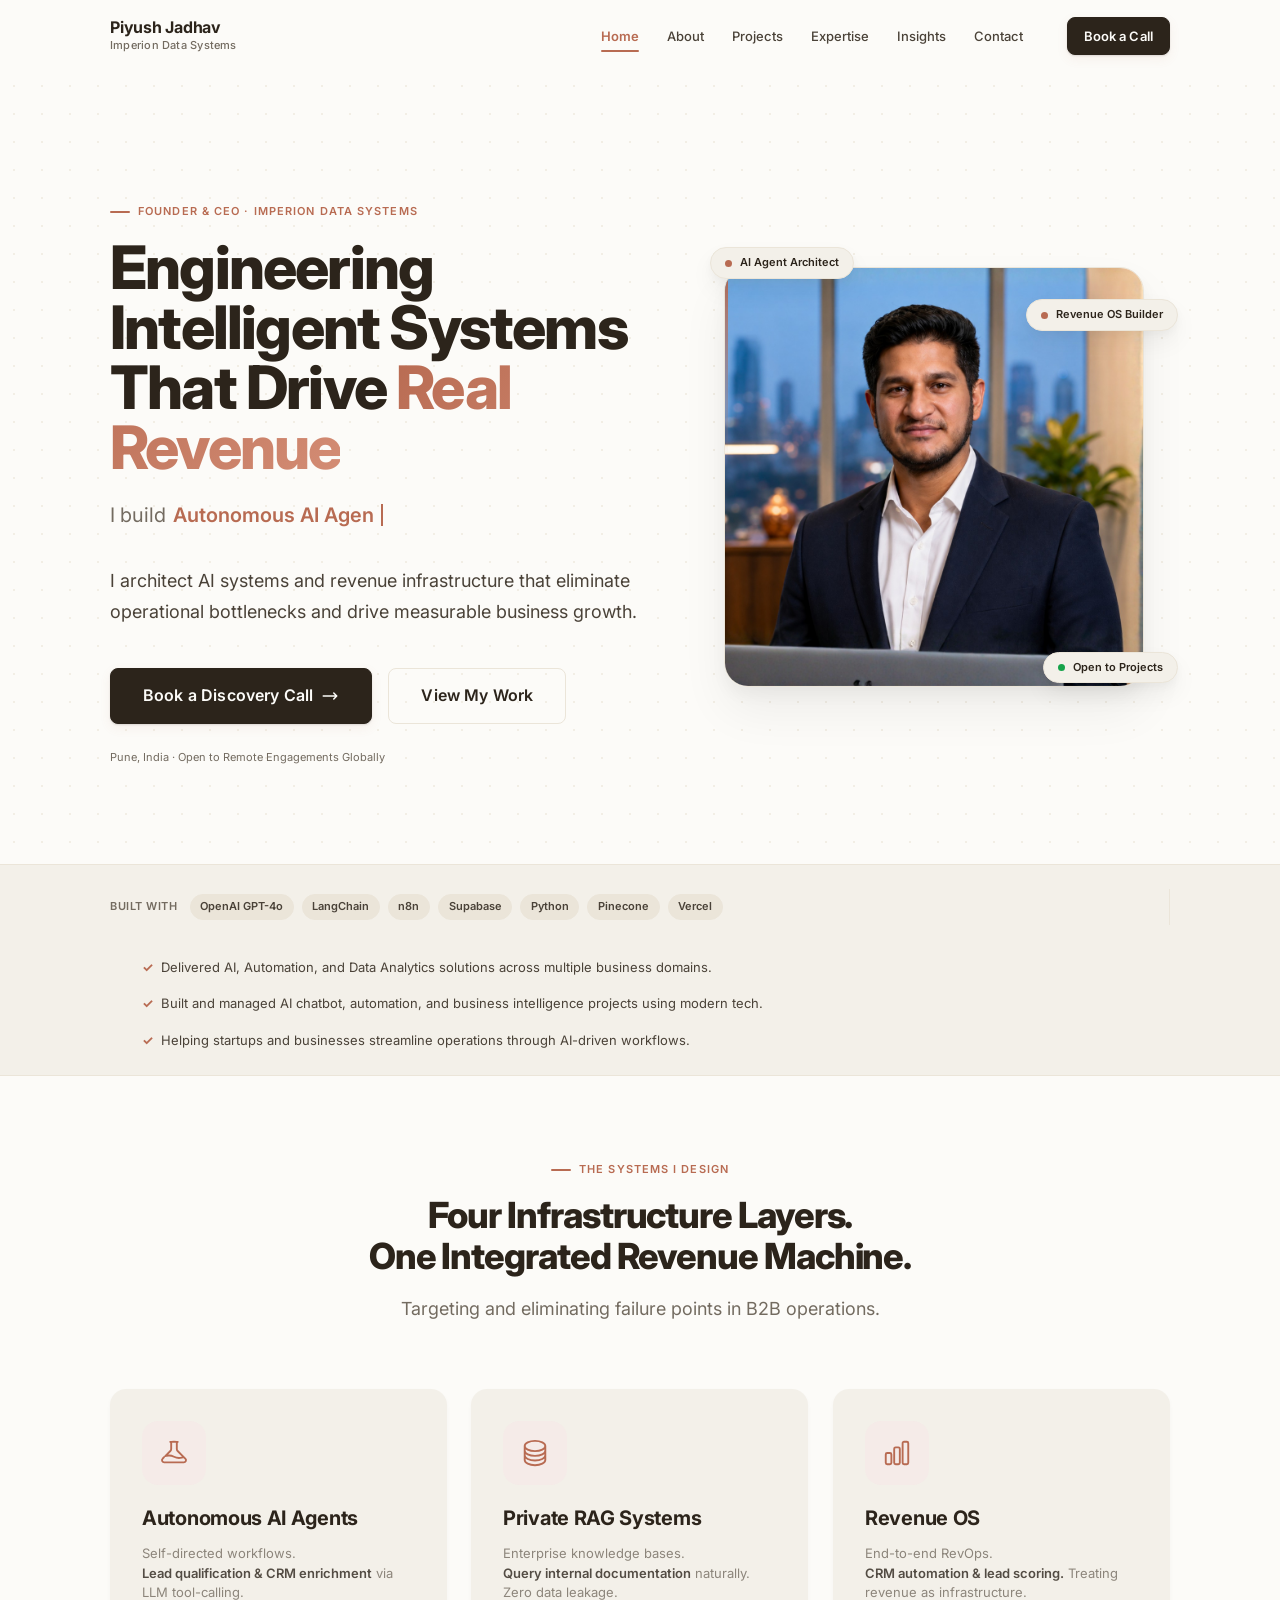
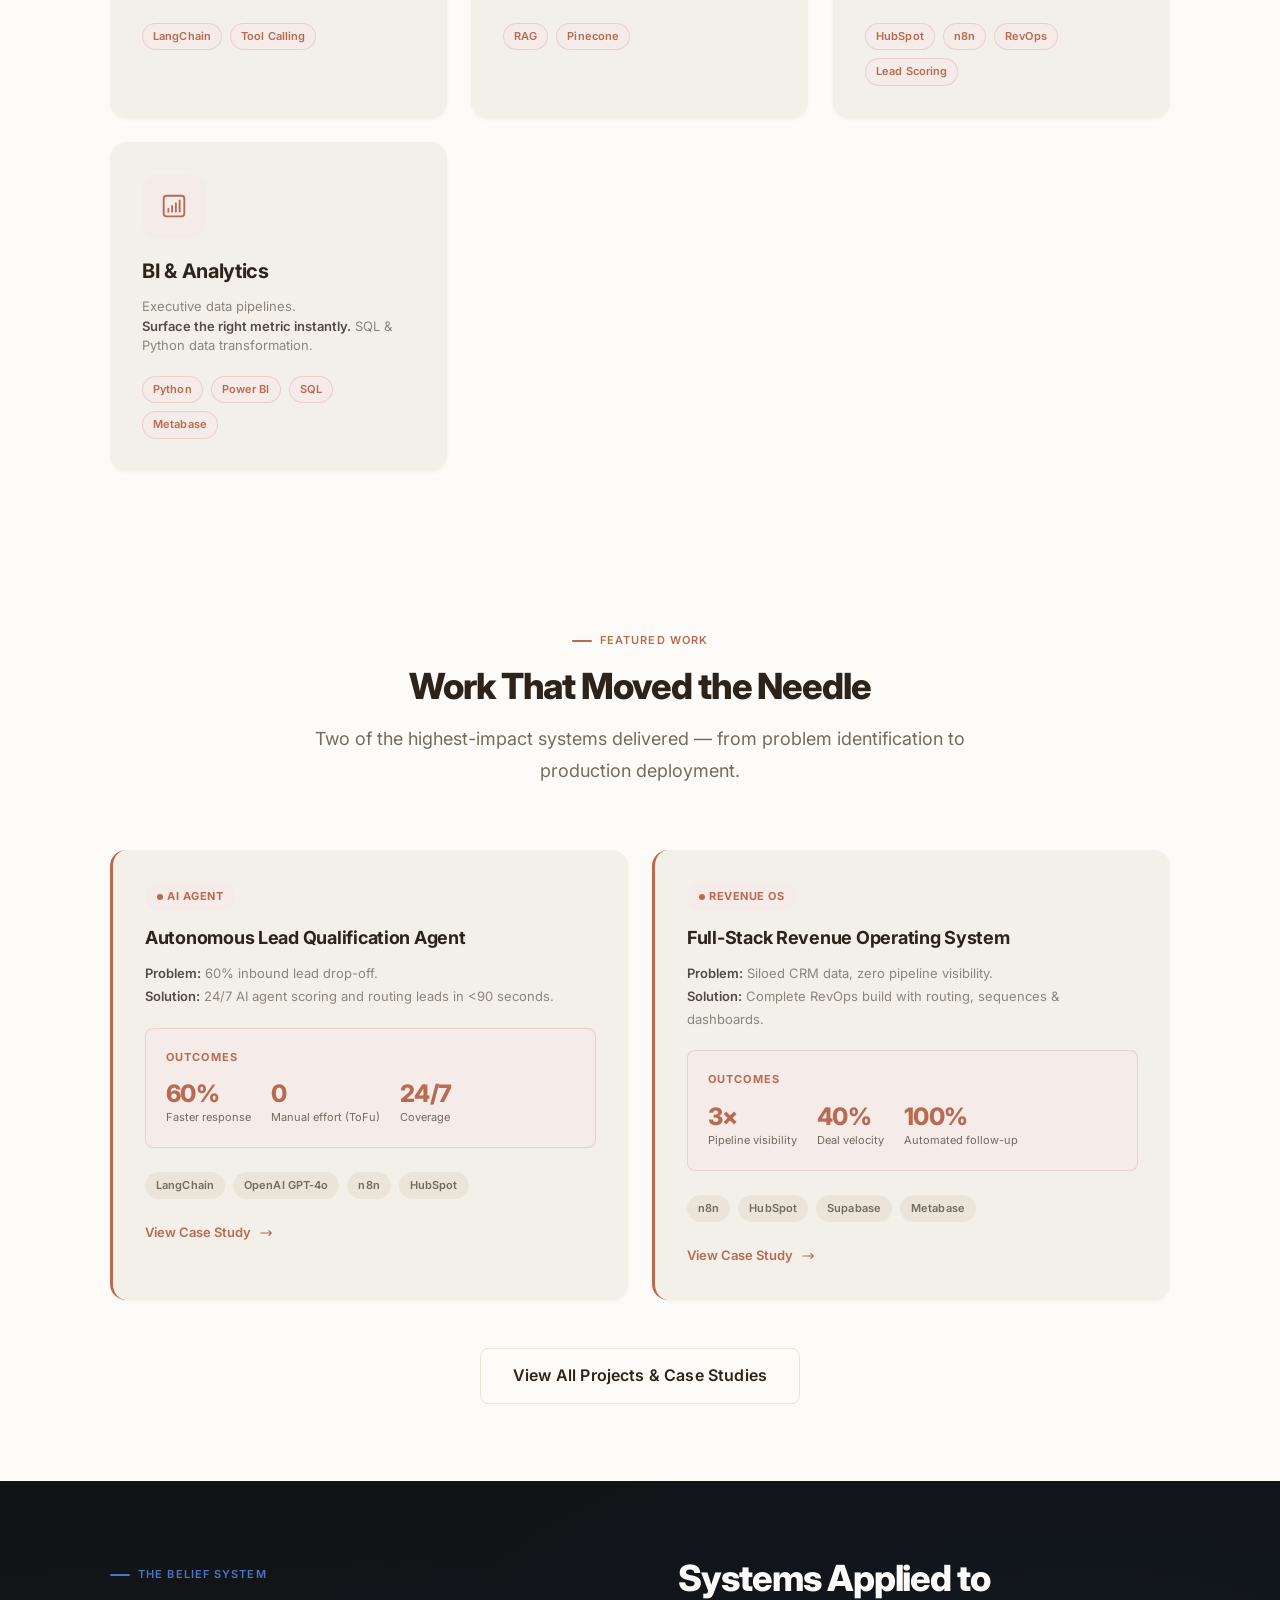
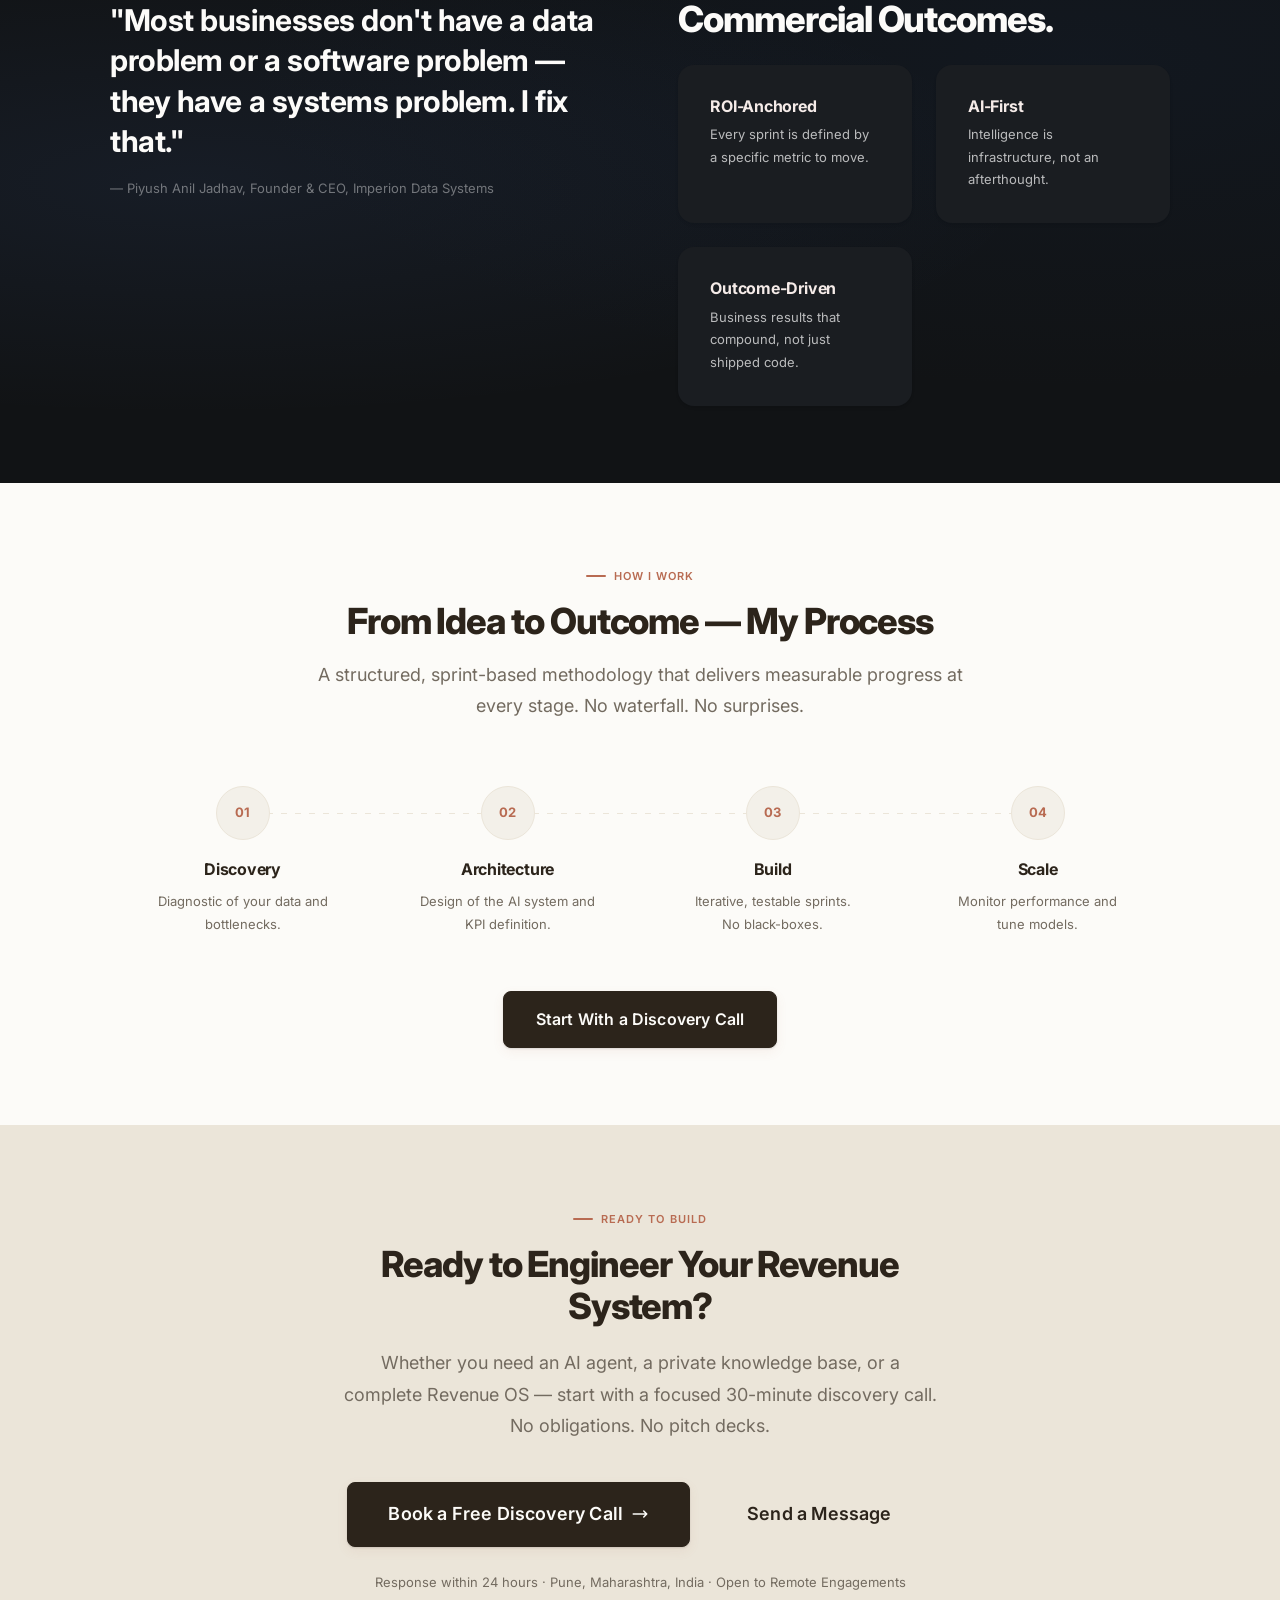
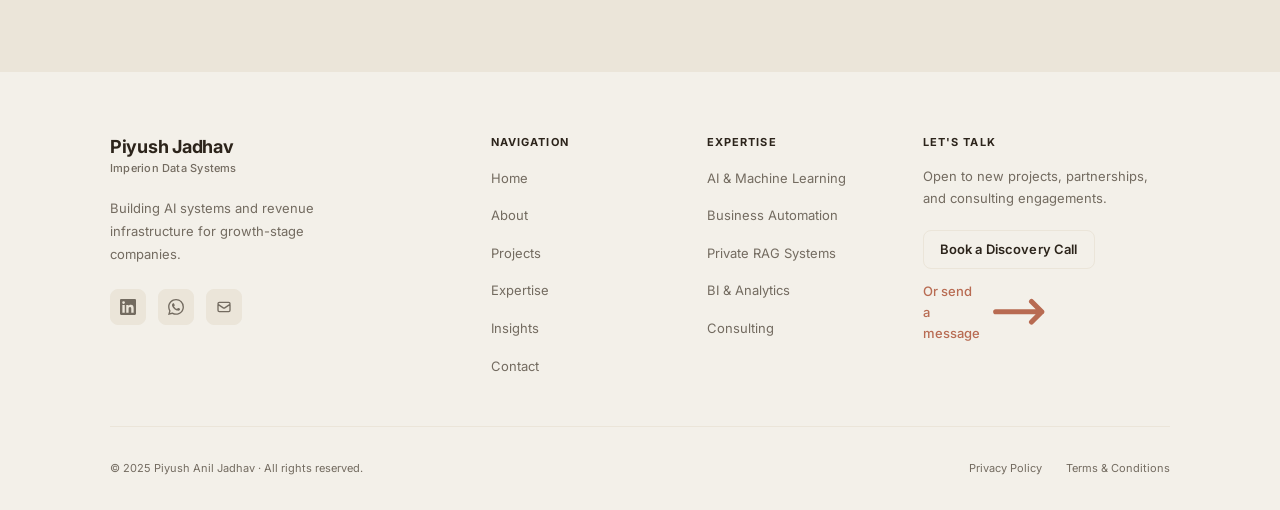
==== commit 880ce046: "Add Privacy Policy and Terms of Conditions pages, upgrade contact links to card buttons" ====
--- a/index.html
+++ b/index.html
@@ -711,8 +711,8 @@
           &copy; 2025 Piyush Anil Jadhav &middot; All rights reserved.
         </p>
         <div class="footer-legal">
-          <a href="#">Privacy Policy</a>
-          <a href="contact.html">Contact</a>
+          <a href="privacy.html">Privacy Policy</a>
+          <a href="terms.html">Terms &amp; Conditions</a>
         </div>
       </div>
     </div>
--- a/assets/css/styles.css
+++ b/assets/css/styles.css
@@ -3947,3 +3947,11 @@
   .contact-info-block { gap: var(--space-4); }
   .availability-card { padding: var(--space-6); }
 }
+
+/* ─── SOCIAL LINK CARDS (Contact Page) ─────────────────────── */
+
+.social-link-card:hover {
+  transform: translateY(-2px);
+  border-color: var(--clr-text-primary);
+  box-shadow: 0 4px 6px -1px rgba(0, 0, 0, 0.05), 0 2px 4px -1px rgba(0, 0, 0, 0.03);
+}
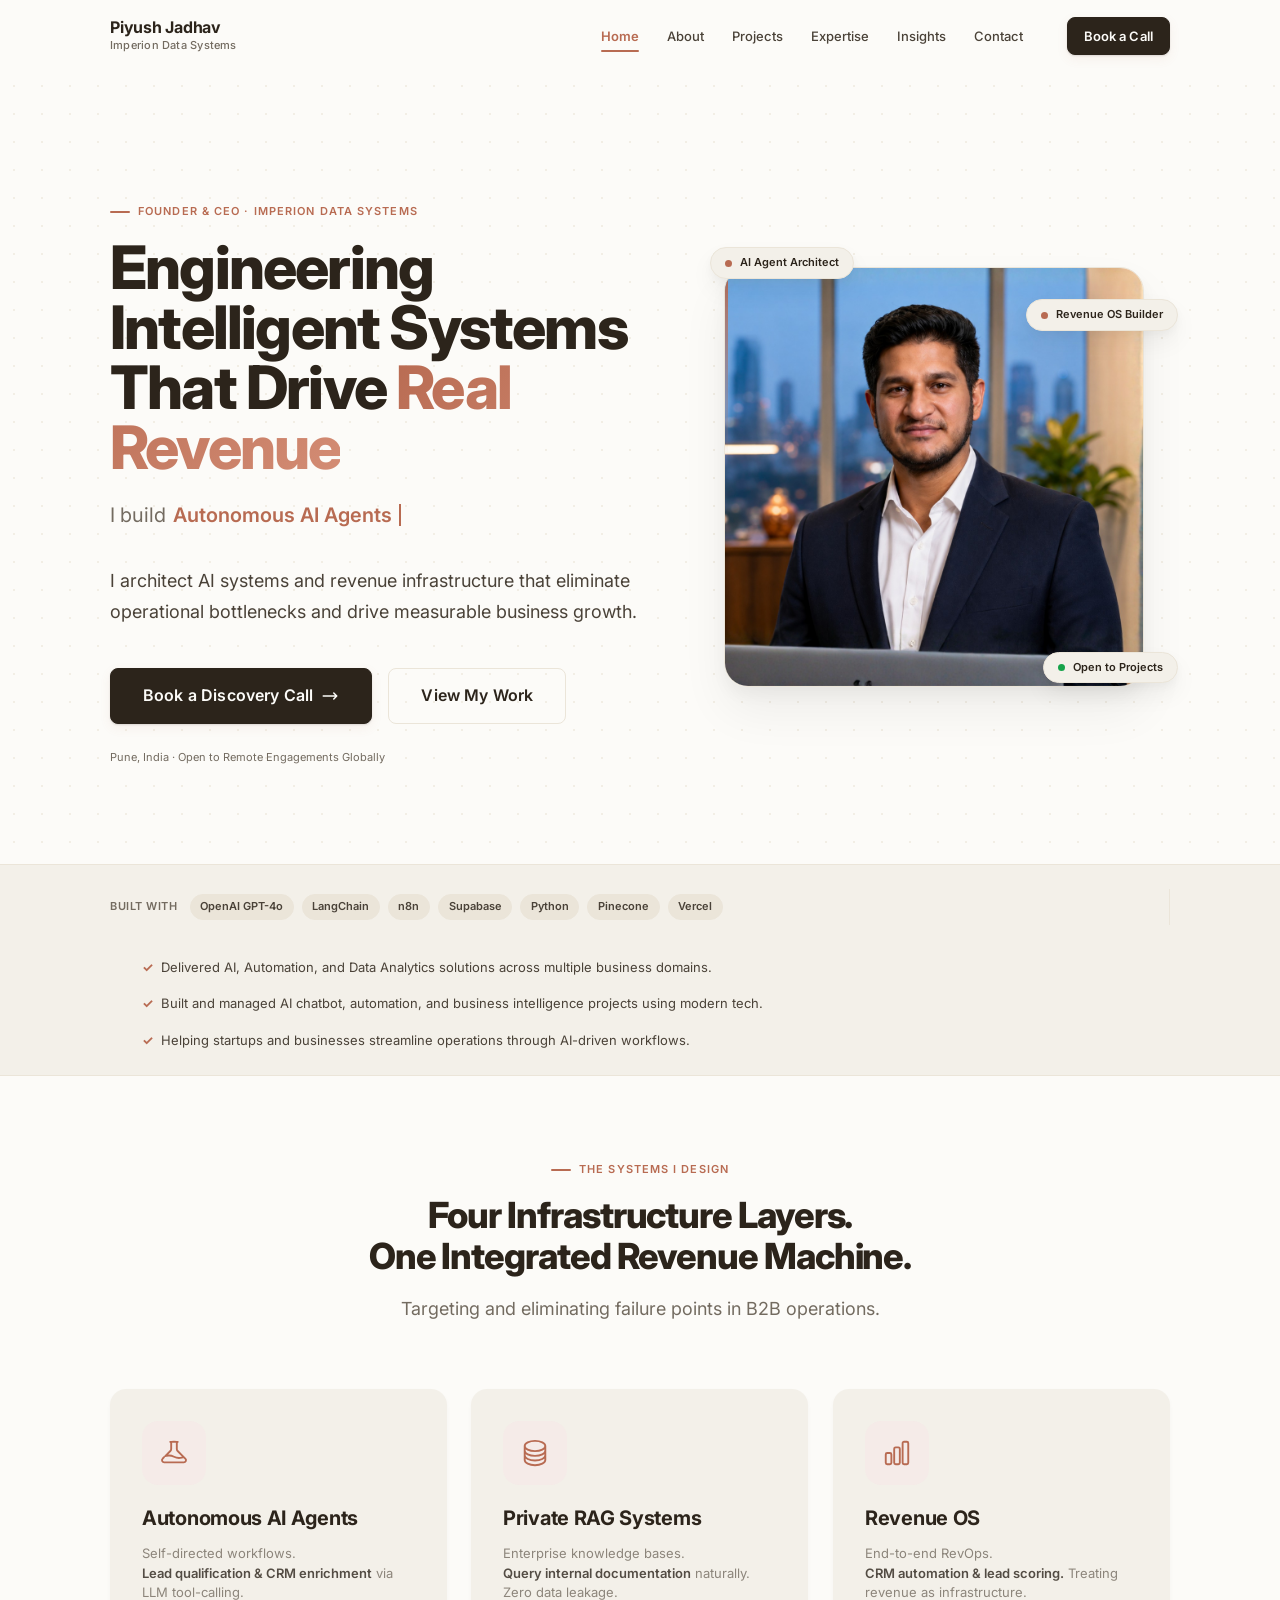
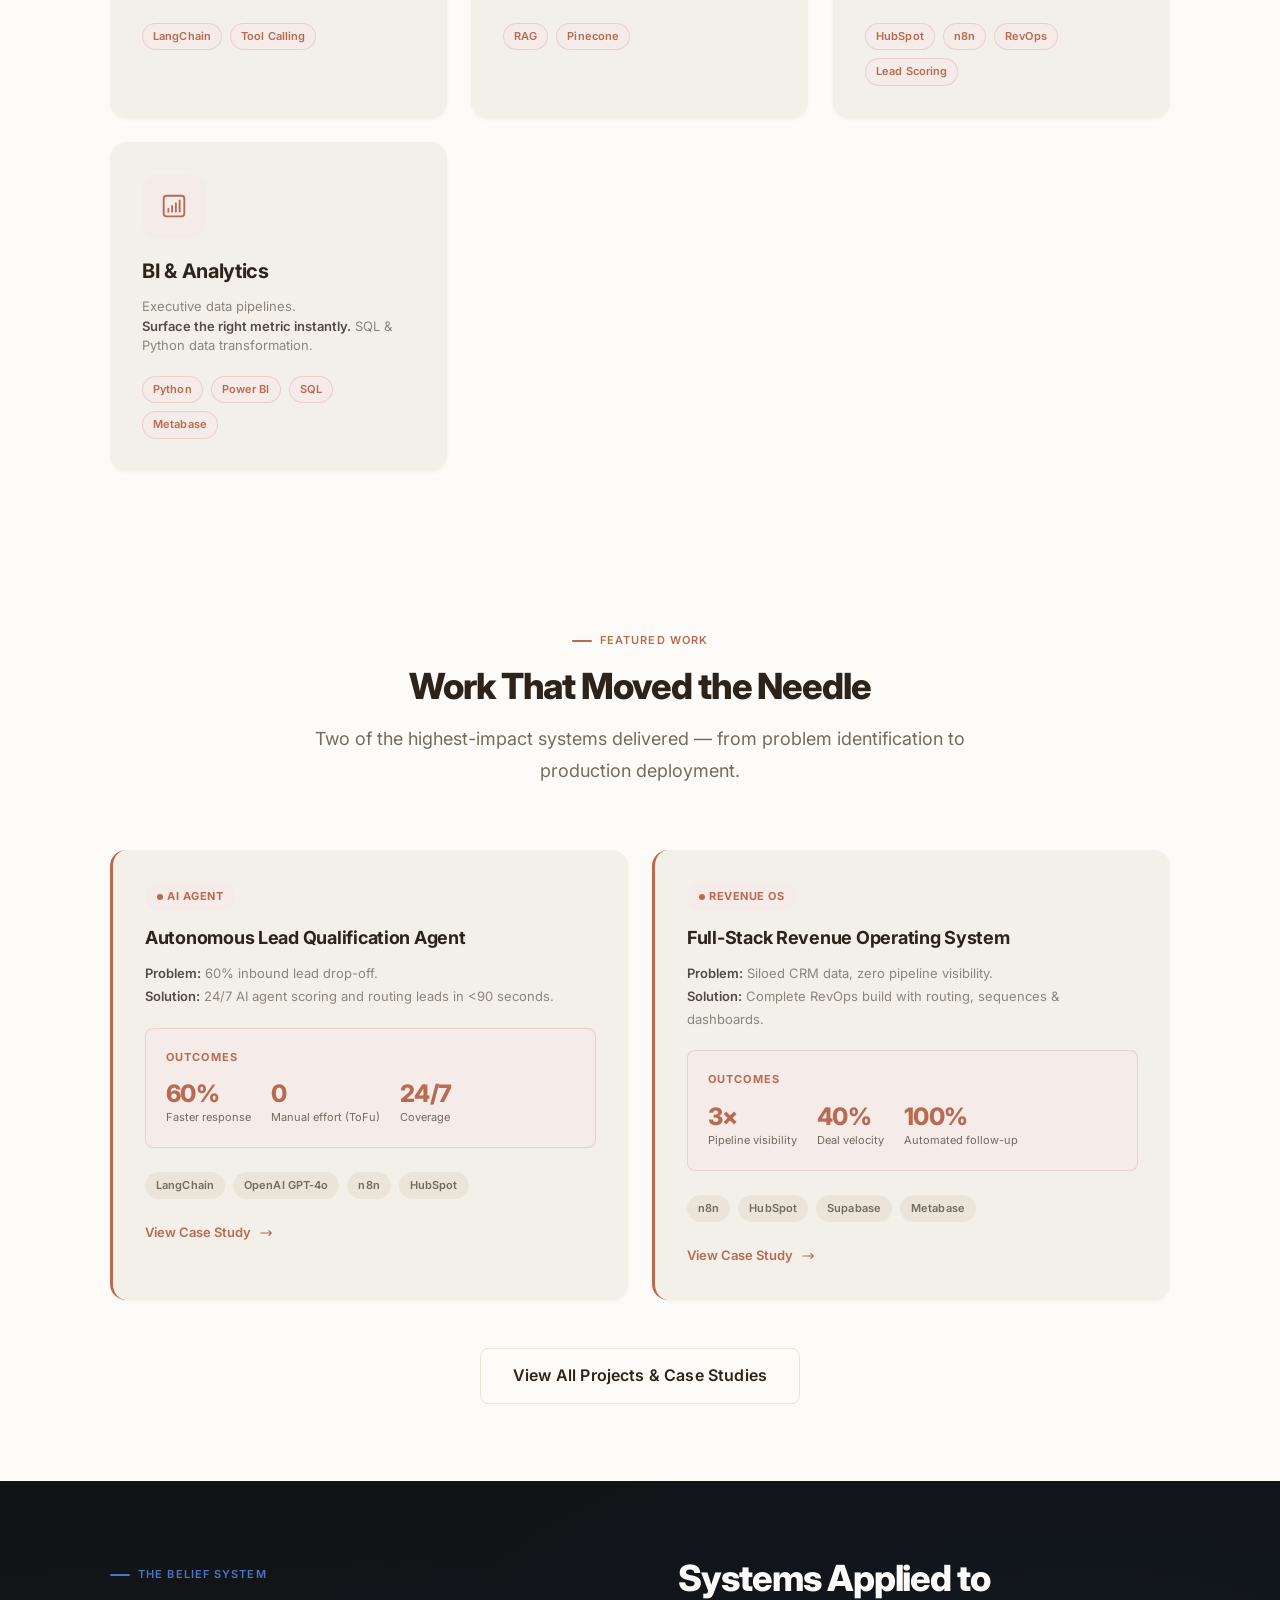
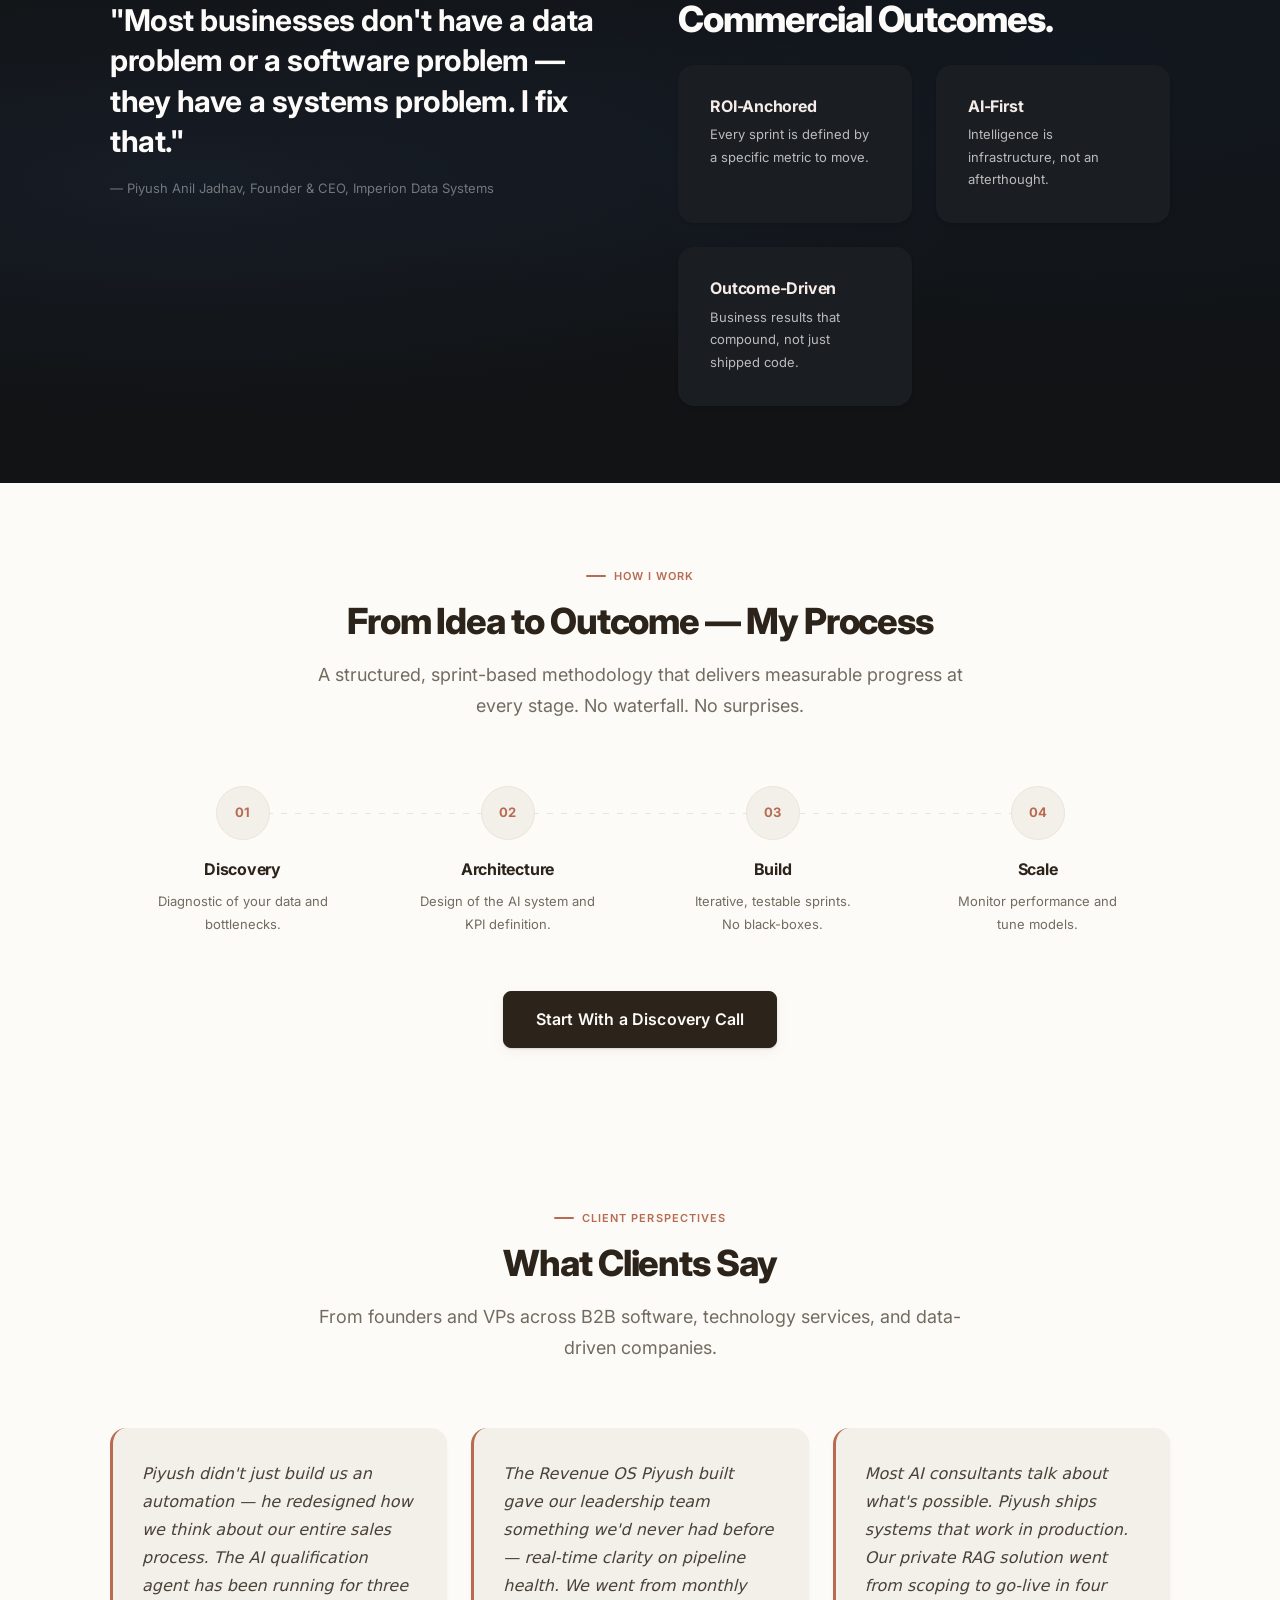
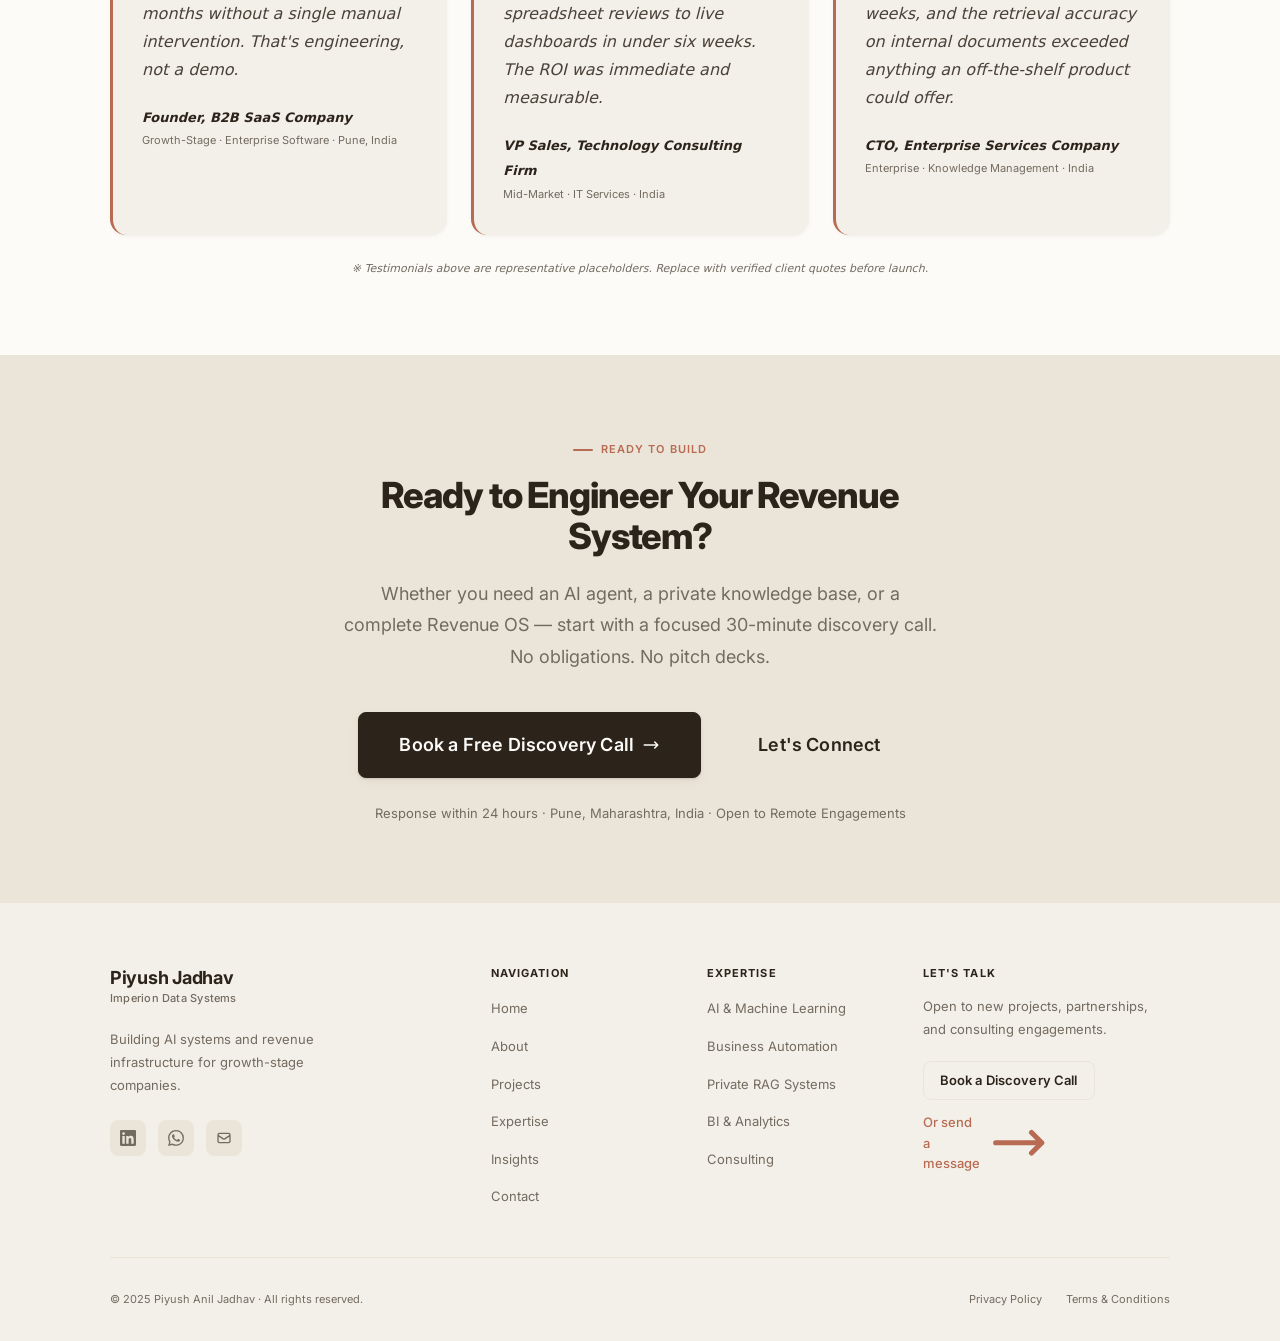
==== commit c4e20859: "Implement Piyush's final feedback: CSS tweaks, CTAs, lazy loading, unhide testimonials" ====
--- a/index.html
+++ b/index.html
@@ -535,7 +535,6 @@
 
 
     <!-- §7 ─ TESTIMONIALS (Hidden until verified quotes are available) ────────────────────────────────── -->
-    <!--
     <section class="section" id="testimonials" aria-labelledby="testimonials-heading">
       <div class="container">
         <div class="section-header centered reveal">
@@ -583,7 +582,6 @@
         </p>
       </div>
     </section>
-    -->
     <!-- END §7 TESTIMONIALS -->
 
 
@@ -606,7 +604,7 @@
               Book a Free Discovery Call
               <svg xmlns="http://www.w3.org/2000/svg" fill="none" viewBox="0 0 24 24" stroke="currentColor" stroke-width="2" width="18" height="18" aria-hidden="true"><path stroke-linecap="round" stroke-linejoin="round" d="M17 8l4 4m0 0l-4 4m4-4H3"/></svg>
             </a>
-            <a href="contact.html" class="btn btn-outline btn-xl">Send a Message</a>
+            <a href="contact.html" class="btn btn-outline btn-xl">Let's Connect</a>
           </div>
           <p style="margin-top: var(--space-6); font-size: var(--text-sm); color: var(--clr-text-muted);">
             Response within 24 hours &middot; Pune, Maharashtra, India &middot; Open to Remote Engagements
--- a/assets/css/styles.css
+++ b/assets/css/styles.css
@@ -534,8 +534,8 @@
 .btn-primary:hover {
   background-color: var(--clr-cta-hover);
   border-color: var(--clr-cta-hover);
-  box-shadow: 0 2px 4px rgba(0,0,0,0.16), 0 8px 24px var(--clr-accent-glow);
-  transform: translateY(-1px);
+  box-shadow: 0 4px 6px rgba(0,0,0,0.1), 0 0 0 4px var(--clr-accent-glow);
+  transform: translateY(-2px);
 }
 
 /* Outline button */
@@ -3939,6 +3939,10 @@
 }
 
 @media (max-width: 768px) {
+  body { font-size: 1.05rem; line-height: 1.7; }
+  .section { padding-block: var(--space-16); }
+  .container { padding-inline: var(--space-6); }
+  .display-heading { line-height: 1.15; letter-spacing: -0.02em; }
   .article-featured { padding: var(--space-6); }
   .article-featured-excerpt { padding-left: var(--space-3); }
   .newsletter-input-row { flex-direction: column; border: none; border-radius: var(--radius-md); }
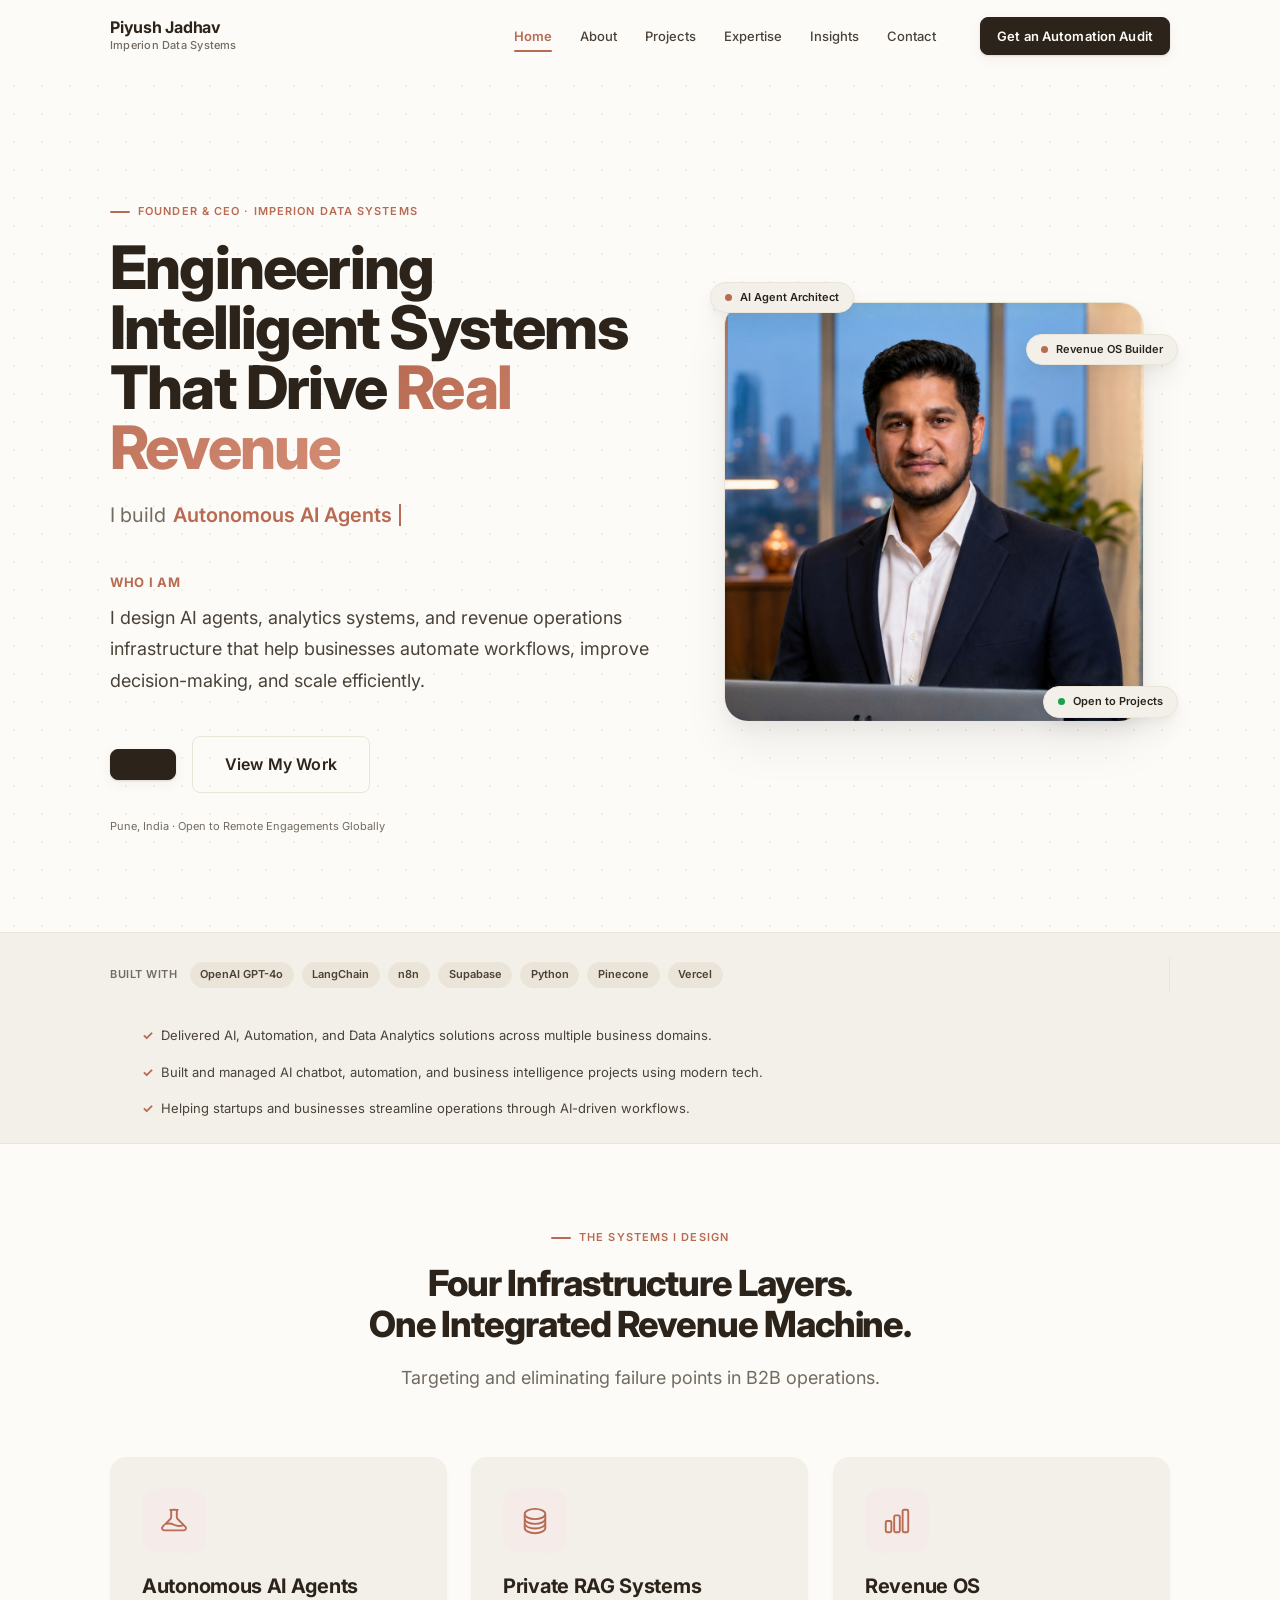
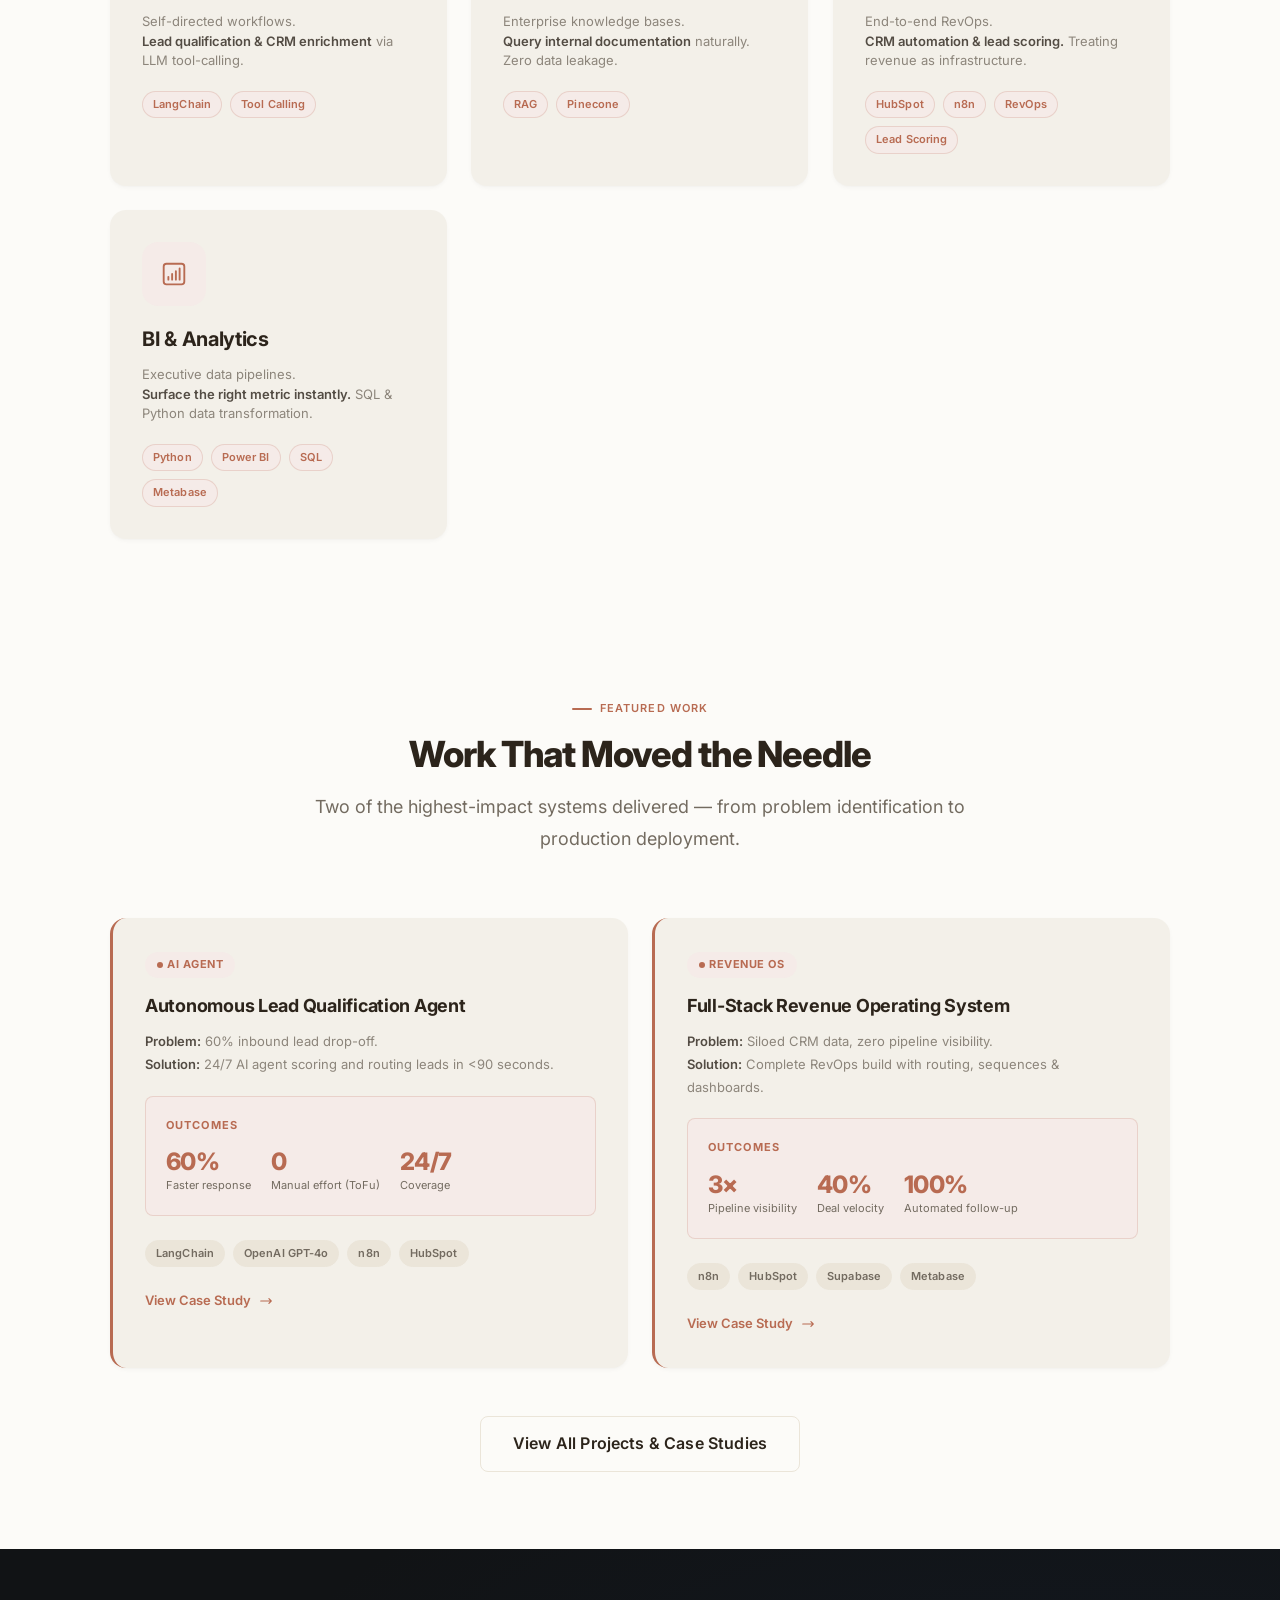
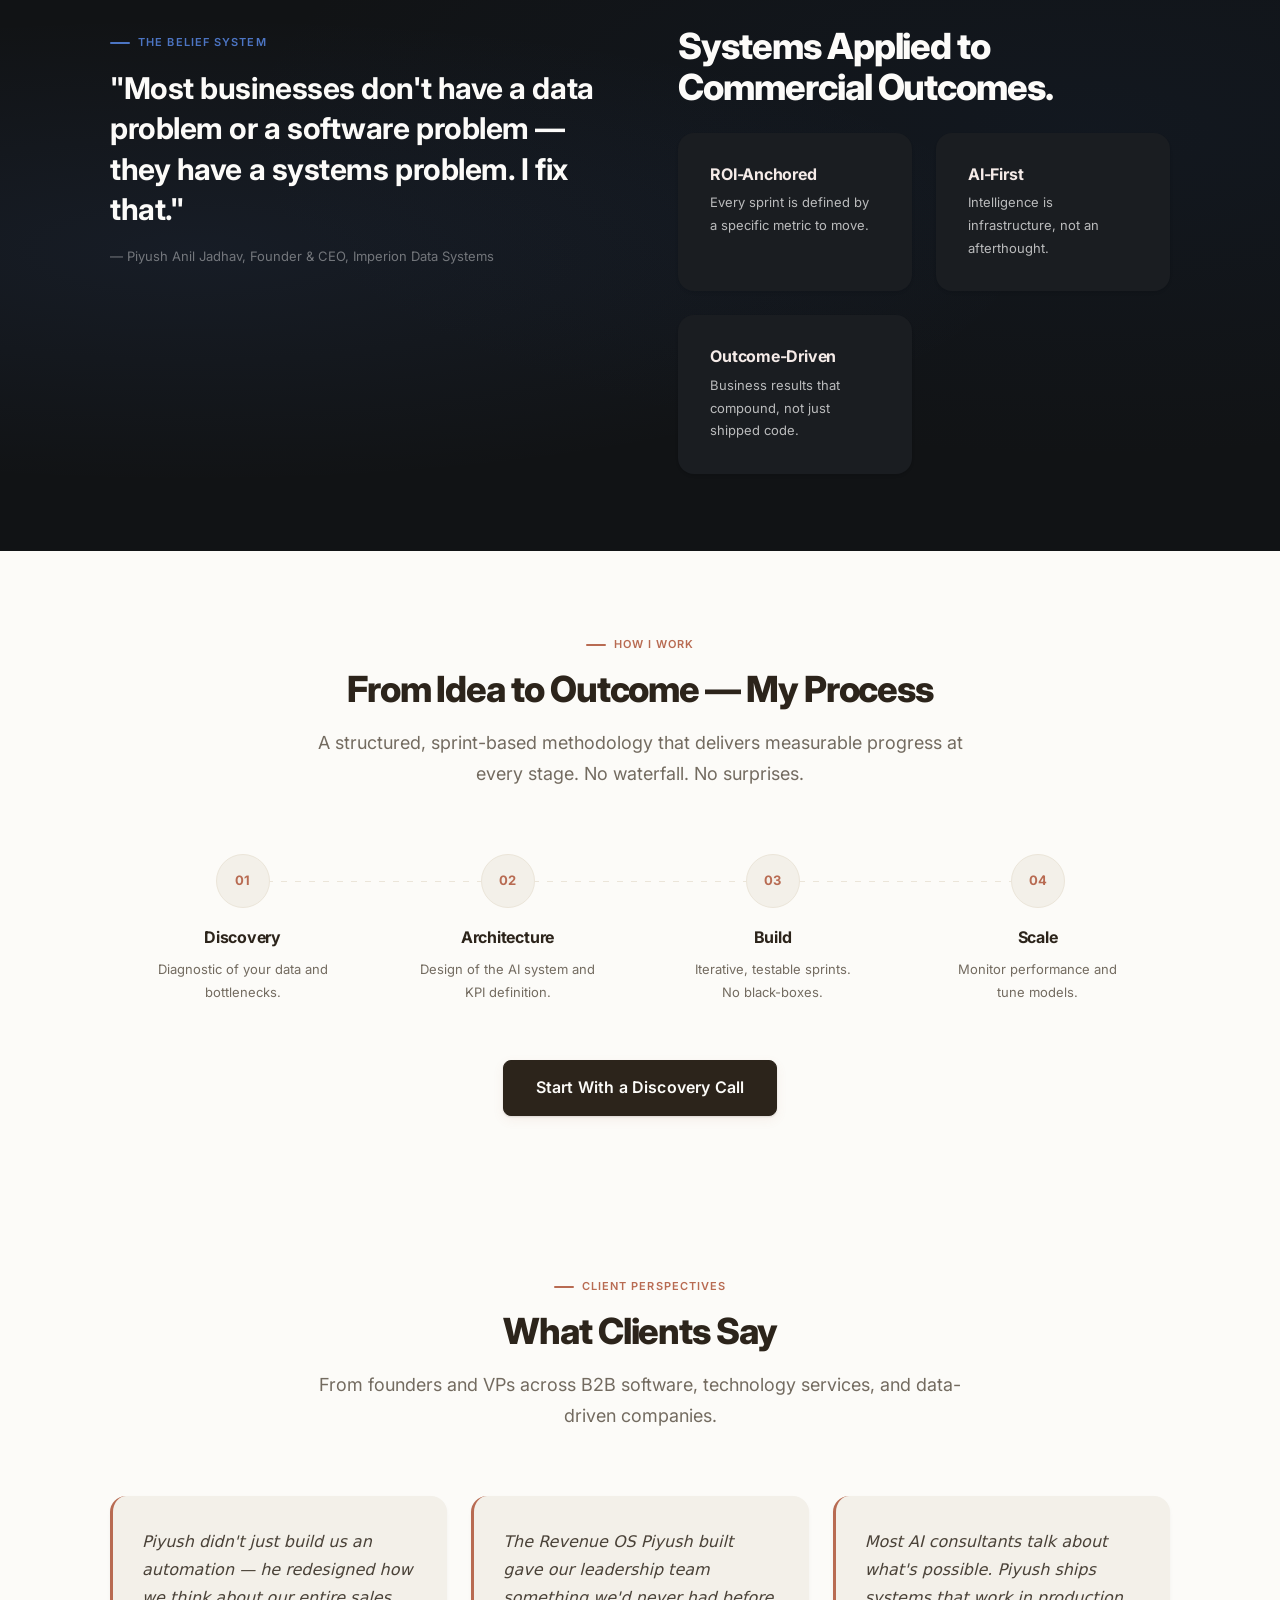
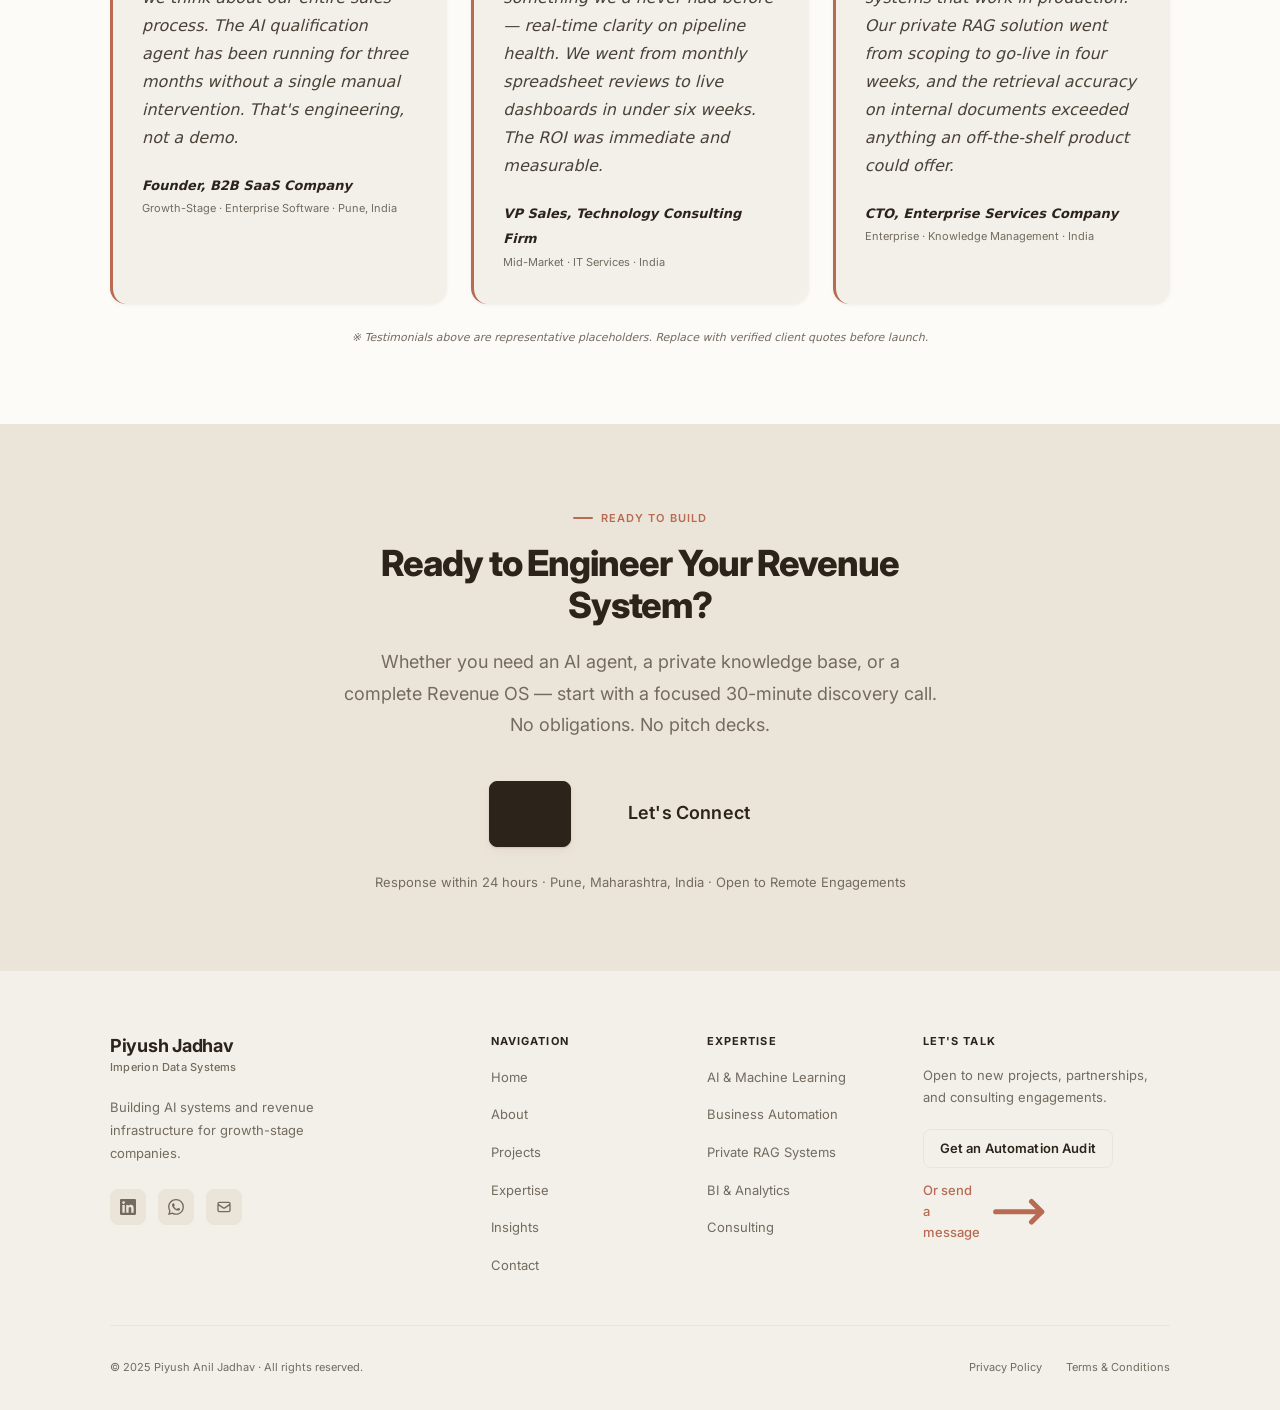
==== commit d9f0e71d: "Address founder feedback: Stronger CTAs, explicit numbers in project outcomes, explicit Who I Am pos" ====
--- a/index.html
+++ b/index.html
@@ -101,9 +101,7 @@
                target="_blank"
                rel="noopener noreferrer"
                class="btn btn-primary btn-sm"
-               id="nav-cta-book">
-              Book a Call
-            </a>
+               id="nav-cta-book">Get an Automation Audit</a>
           </div>
         </div>
 
@@ -140,9 +138,7 @@
            target="_blank"
            rel="noopener noreferrer"
            class="btn btn-primary w-full"
-           style="justify-content: center;">
-          Book a Discovery Call
-        </a>
+           style="justify-content: center;">Get an Automation Audit</a>
         <a href="contact.html" class="btn btn-outline w-full" style="justify-content: center;">
           Send a Message
         </a>
@@ -202,16 +198,16 @@
               <span class="typewriter-cursor" aria-hidden="true"></span>
             </div>
 
-            <p style="font-size: var(--text-lg); color: var(--clr-text-body); line-height: var(--leading-relaxed); max-width: 52ch; margin-bottom: var(--space-10);">
-              I architect AI systems and revenue infrastructure that eliminate operational bottlenecks and drive measurable business growth.
-            </p>
+            <div style="font-size: var(--text-lg); color: var(--clr-text-body); line-height: var(--leading-relaxed); max-width: 52ch; margin-bottom: var(--space-10);">
+              <span style="display: inline-block; font-size: var(--text-sm); font-weight: var(--weight-bold); text-transform: uppercase; letter-spacing: var(--tracking-wide); color: var(--clr-accent); margin-bottom: var(--space-2);">Who I Am</span><br>
+              I design AI agents, analytics systems, and revenue operations infrastructure that help businesses automate workflows, improve decision-making, and scale efficiently.
+            </div>
 
             <div style="display: flex; gap: var(--space-4); flex-wrap: wrap; align-items: center;">
               <a href="https://calendly.com/info-imperiondatasystem/discovery-call"
                  target="_blank" rel="noopener noreferrer"
                  class="btn btn-primary btn-lg btn-arrow"
-                 id="hero-cta-book">
-                Book a Discovery Call
+                    Get an Automation Audit
                 <svg xmlns="http://www.w3.org/2000/svg" fill="none" viewBox="0 0 24 24" stroke="currentColor" stroke-width="2" width="18" height="18" aria-hidden="true"><path stroke-linecap="round" stroke-linejoin="round" d="M17 8l4 4m0 0l-4 4m4-4H3"/></svg>
               </a>
               <a href="projects.html" class="btn btn-outline btn-lg" id="hero-cta-work">View My Work</a>
@@ -600,8 +596,7 @@
             <a href="https://calendly.com/info-imperiondatasystem/discovery-call"
                target="_blank" rel="noopener noreferrer"
                class="btn btn-primary btn-xl btn-arrow"
-               id="home-final-cta">
-              Book a Free Discovery Call
+                Get an Automation Audit
               <svg xmlns="http://www.w3.org/2000/svg" fill="none" viewBox="0 0 24 24" stroke="currentColor" stroke-width="2" width="18" height="18" aria-hidden="true"><path stroke-linecap="round" stroke-linejoin="round" d="M17 8l4 4m0 0l-4 4m4-4H3"/></svg>
             </a>
             <a href="contact.html" class="btn btn-outline btn-xl">Let's Connect</a>
@@ -689,9 +684,7 @@
           <a href="https://calendly.com/info-imperiondatasystem/discovery-call"
              target="_blank"
              rel="noopener noreferrer"
-             class="btn btn-outline btn-sm">
-            Book a Discovery Call
-          </a>
+             class="btn btn-outline btn-sm">Get an Automation Audit</a>
           <a href="contact.html" class="footer-contact-link">
             Or send a message
             <svg xmlns="http://www.w3.org/2000/svg" fill="none" viewBox="0 0 24 24"
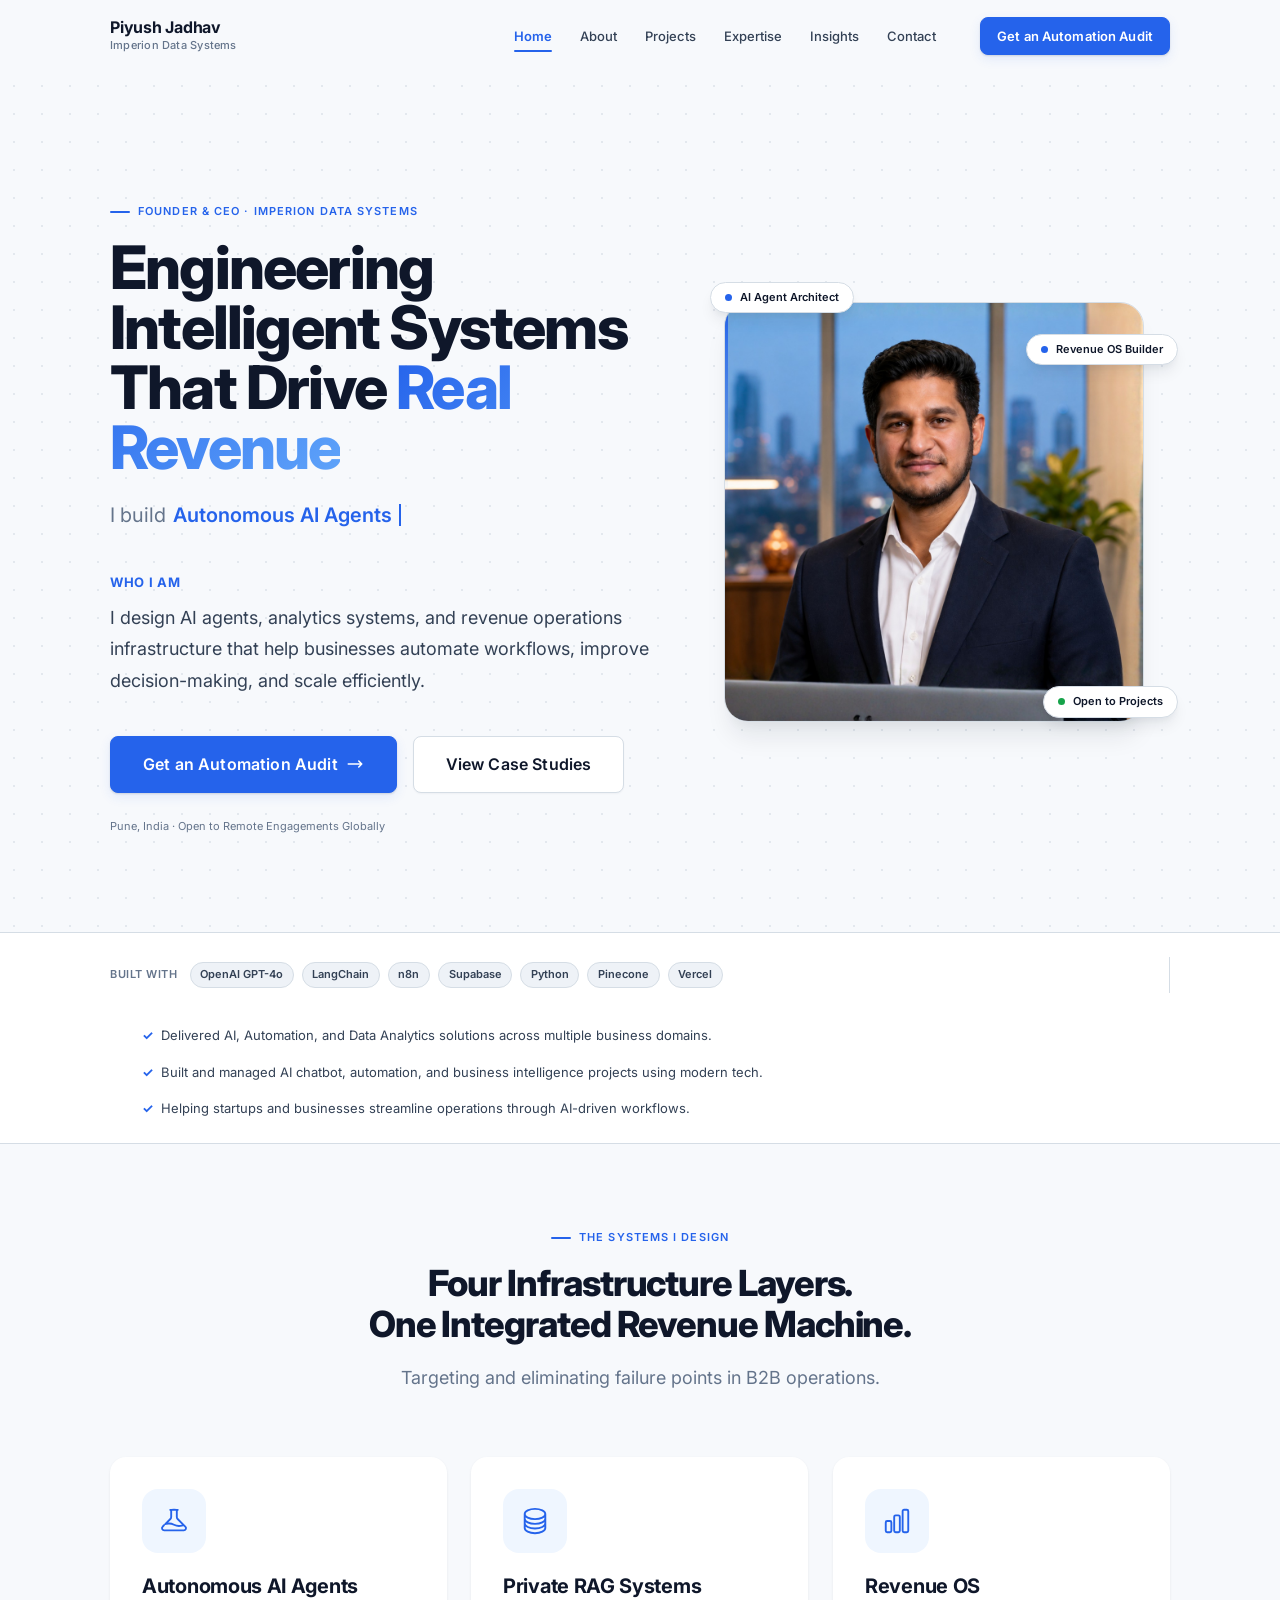
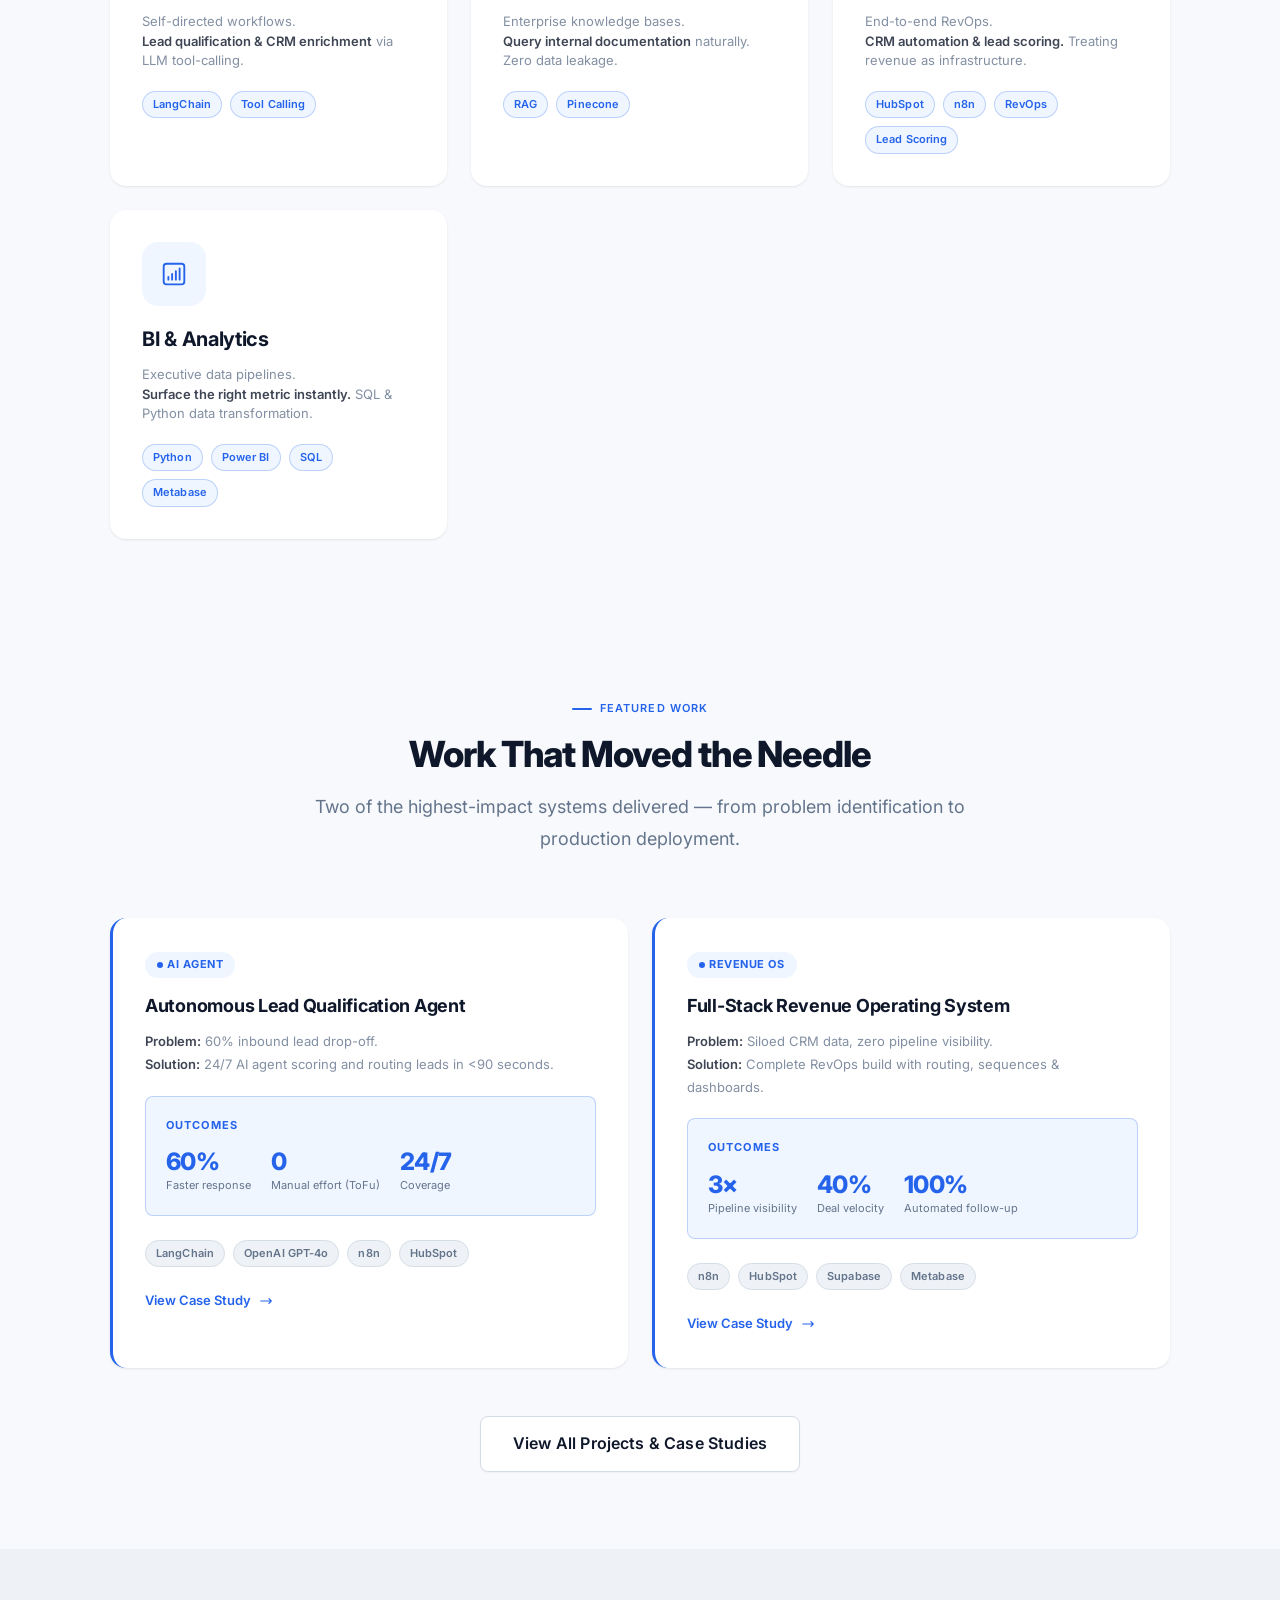
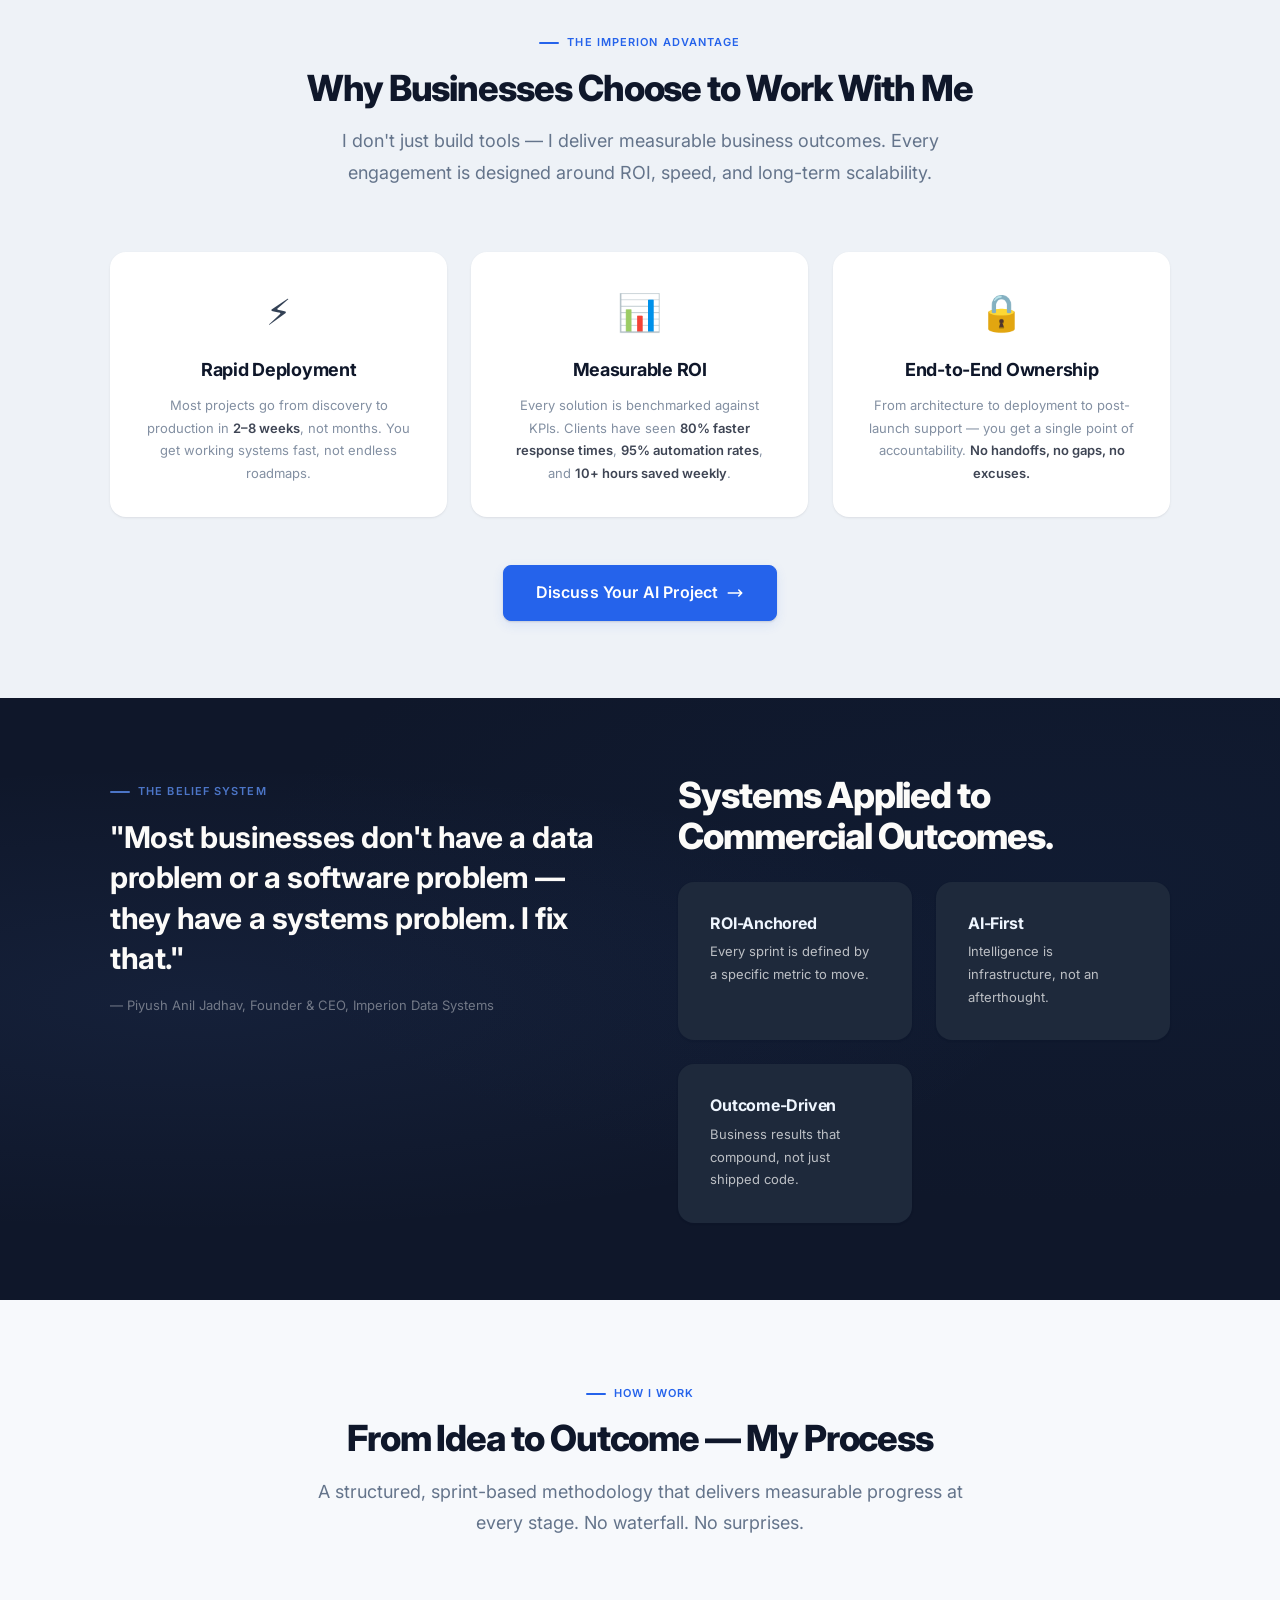
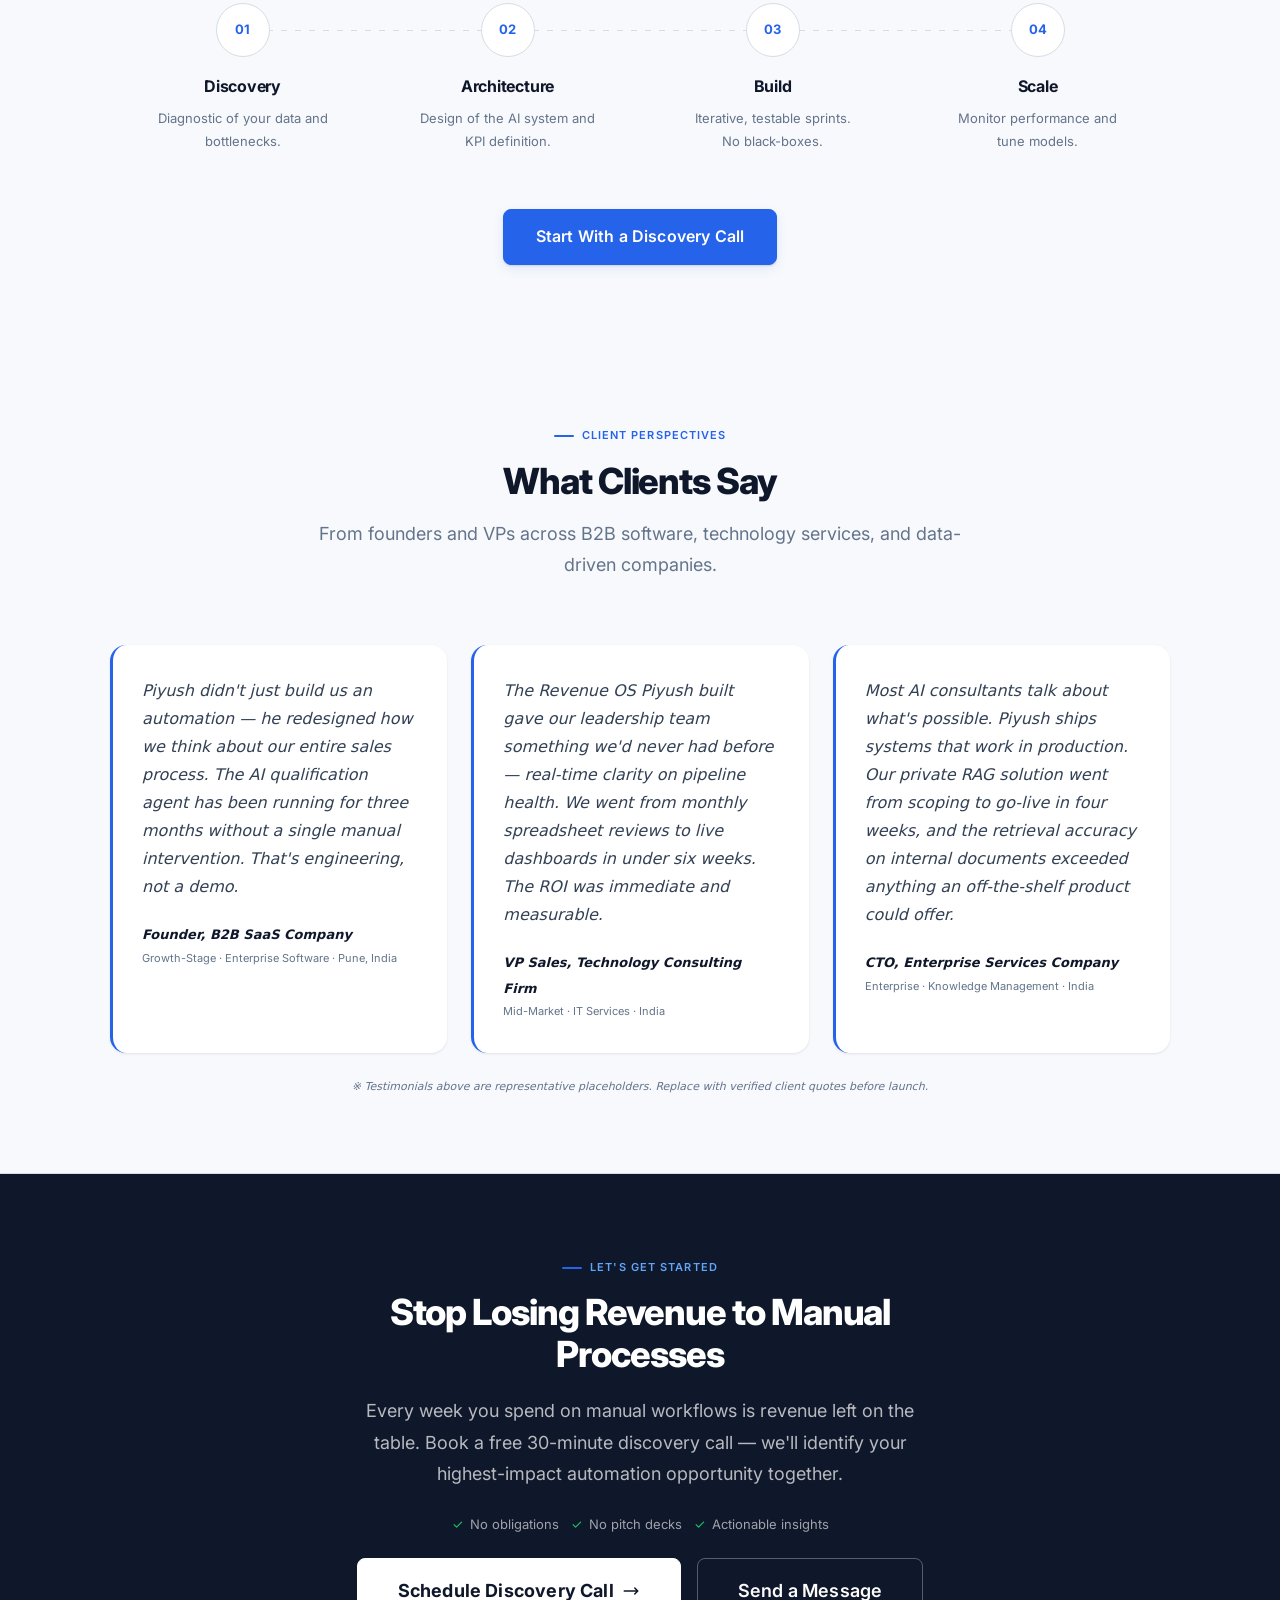
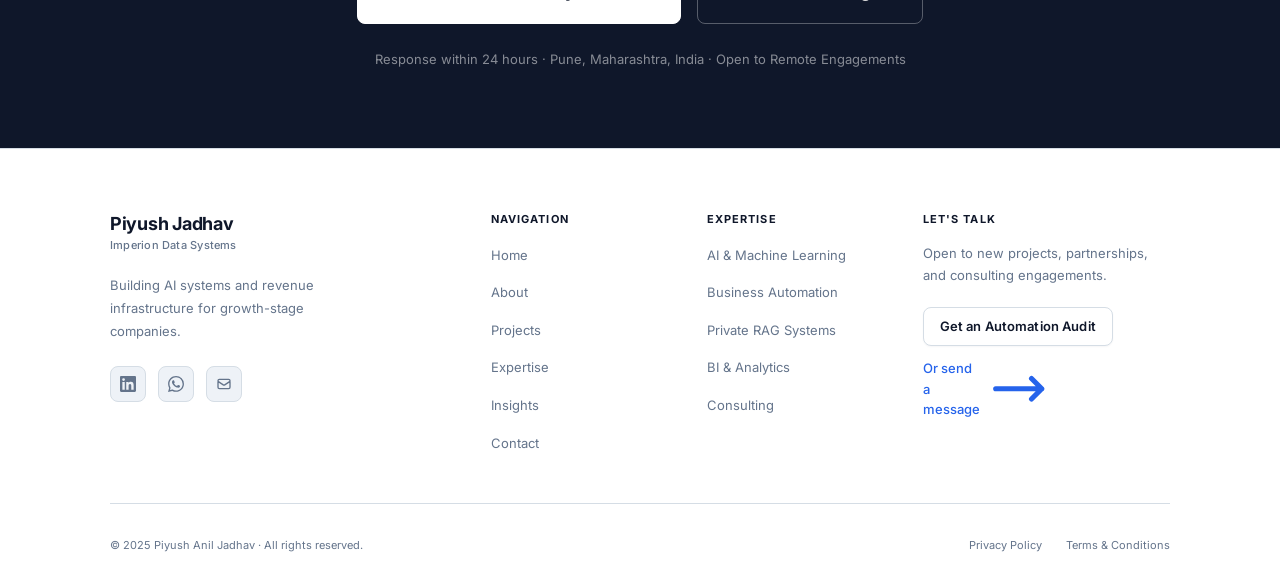
==== commit 67c7bd90: "Major overhaul: Blue corporate theme, fix broken CTA buttons, add value proposition section, stronge" ====
--- a/index.html
+++ b/index.html
@@ -207,10 +207,11 @@
               <a href="https://calendly.com/info-imperiondatasystem/discovery-call"
                  target="_blank" rel="noopener noreferrer"
                  class="btn btn-primary btn-lg btn-arrow"
-                    Get an Automation Audit
+                 id="hero-cta-book">
+                Get an Automation Audit
                 <svg xmlns="http://www.w3.org/2000/svg" fill="none" viewBox="0 0 24 24" stroke="currentColor" stroke-width="2" width="18" height="18" aria-hidden="true"><path stroke-linecap="round" stroke-linejoin="round" d="M17 8l4 4m0 0l-4 4m4-4H3"/></svg>
               </a>
-              <a href="projects.html" class="btn btn-outline btn-lg" id="hero-cta-work">View My Work</a>
+              <a href="projects.html" class="btn btn-outline btn-lg" id="hero-cta-work">View Case Studies</a>
             </div>
 
             <p style="margin-top: var(--space-6); font-size: var(--text-xs); color: var(--clr-text-muted);">
@@ -449,6 +450,49 @@
     </section>
     <!-- END §4 FEATURED WORK -->
 
+
+    <!-- §4B ─ WHY WORK WITH ME (Value Proposition) ──────── -->
+    <section class="section" id="why-me" aria-labelledby="why-me-heading" style="background-color: var(--clr-surface-alt);">
+      <div class="container">
+        <div class="section-header centered reveal">
+          <span class="eyebrow">The Imperion Advantage</span>
+          <h2 class="section-heading" id="why-me-heading">Why Businesses Choose to Work With Me</h2>
+          <p class="section-subheading">I don't just build tools — I deliver measurable business outcomes. Every engagement is designed around ROI, speed, and long-term scalability.</p>
+        </div>
+
+        <div class="grid grid-3" style="margin-top: var(--space-12);">
+
+          <div class="card card-hover reveal reveal-delay-1" style="text-align: center; padding: var(--space-8);">
+            <div style="font-size: var(--text-4xl); margin-bottom: var(--space-4);">⚡</div>
+            <h3 class="card-title" style="font-size: var(--text-lg);">Rapid Deployment</h3>
+            <p class="card-body" style="font-size: var(--text-sm); opacity: 0.8;">Most projects go from discovery to production in <strong>2–8 weeks</strong>, not months. You get working systems fast, not endless roadmaps.</p>
+          </div>
+
+          <div class="card card-hover reveal reveal-delay-2" style="text-align: center; padding: var(--space-8);">
+            <div style="font-size: var(--text-4xl); margin-bottom: var(--space-4);">📊</div>
+            <h3 class="card-title" style="font-size: var(--text-lg);">Measurable ROI</h3>
+            <p class="card-body" style="font-size: var(--text-sm); opacity: 0.8;">Every solution is benchmarked against KPIs. Clients have seen <strong>80% faster response times</strong>, <strong>95% automation rates</strong>, and <strong>10+ hours saved weekly</strong>.</p>
+          </div>
+
+          <div class="card card-hover reveal reveal-delay-3" style="text-align: center; padding: var(--space-8);">
+            <div style="font-size: var(--text-4xl); margin-bottom: var(--space-4);">🔒</div>
+            <h3 class="card-title" style="font-size: var(--text-lg);">End-to-End Ownership</h3>
+            <p class="card-body" style="font-size: var(--text-sm); opacity: 0.8;">From architecture to deployment to post-launch support — you get a single point of accountability. <strong>No handoffs, no gaps, no excuses.</strong></p>
+          </div>
+
+        </div>
+
+        <div style="text-align: center; margin-top: var(--space-12);" class="reveal">
+          <a href="https://calendly.com/info-imperiondatasystem/discovery-call"
+             target="_blank" rel="noopener noreferrer"
+             class="btn btn-primary btn-lg btn-arrow">
+            Discuss Your AI Project
+            <svg xmlns="http://www.w3.org/2000/svg" fill="none" viewBox="0 0 24 24" stroke="currentColor" stroke-width="2" width="18" height="18" aria-hidden="true"><path stroke-linecap="round" stroke-linejoin="round" d="M17 8l4 4m0 0l-4 4m4-4H3"/></svg>
+          </a>
+        </div>
+      </div>
+    </section>
+    <!-- END §4B WHY WORK WITH ME -->
 
     <!-- §5 ─ PHILOSOPHY (Dark Section) ──────────────────── -->
     <section class="section section-dark" id="philosophy" aria-labelledby="philosophy-heading">
@@ -582,26 +626,33 @@
 
 
     <!-- §8 ─ CLOSING CTA ─────────────────────────────────── -->
-    <section class="section cta-section" id="cta" aria-labelledby="cta-heading">
+    <section class="section cta-section" id="cta" aria-labelledby="cta-heading" style="background-color: var(--clr-dark-hero); color: #FFFFFF;">
       <div class="container" style="text-align: center; max-width: 720px; margin: 0 auto;">
         <div class="reveal">
-          <span class="eyebrow" style="justify-content: center;">Ready to Build</span>
-          <h2 class="section-heading" id="cta-heading" style="margin-bottom: var(--space-5);">
-            Ready to Engineer Your Revenue System?
+          <span class="eyebrow" style="justify-content: center; color: var(--clr-accent-mid);">Let's Get Started</span>
+          <h2 class="section-heading" id="cta-heading" style="margin-bottom: var(--space-5); color: #FFFFFF;">
+            Stop Losing Revenue to Manual Processes
           </h2>
-          <p style="font-size: var(--text-lg); color: var(--clr-text-muted); line-height: var(--leading-relaxed); max-width: 54ch; margin: 0 auto var(--space-10);">
-            Whether you need an AI agent, a private knowledge base, or a complete Revenue OS — start with a focused 30-minute discovery call. No obligations. No pitch decks.
+          <p style="font-size: var(--text-lg); color: rgba(255,255,255,0.7); line-height: var(--leading-relaxed); max-width: 54ch; margin: 0 auto var(--space-6);">
+            Every week you spend on manual workflows is revenue left on the table. Book a free 30-minute discovery call — we'll identify your highest-impact automation opportunity together.
           </p>
+          <div style="display: flex; gap: var(--space-3); justify-content: center; flex-wrap: wrap; margin-bottom: var(--space-6);">
+            <div style="font-size: var(--text-sm); color: rgba(255,255,255,0.6); display: flex; align-items: center; gap: 6px;"><span style="color: #22C55E;">✓</span> No obligations</div>
+            <div style="font-size: var(--text-sm); color: rgba(255,255,255,0.6); display: flex; align-items: center; gap: 6px;"><span style="color: #22C55E;">✓</span> No pitch decks</div>
+            <div style="font-size: var(--text-sm); color: rgba(255,255,255,0.6); display: flex; align-items: center; gap: 6px;"><span style="color: #22C55E;">✓</span> Actionable insights</div>
+          </div>
           <div style="display: flex; gap: var(--space-4); justify-content: center; flex-wrap: wrap;">
             <a href="https://calendly.com/info-imperiondatasystem/discovery-call"
                target="_blank" rel="noopener noreferrer"
-               class="btn btn-primary btn-xl btn-arrow"
-                Get an Automation Audit
+               class="btn btn-xl btn-arrow"
+               id="home-final-cta"
+               style="background-color: #FFFFFF; color: var(--clr-dark-hero); border-color: #FFFFFF; font-weight: 700;">
+              Schedule Discovery Call
               <svg xmlns="http://www.w3.org/2000/svg" fill="none" viewBox="0 0 24 24" stroke="currentColor" stroke-width="2" width="18" height="18" aria-hidden="true"><path stroke-linecap="round" stroke-linejoin="round" d="M17 8l4 4m0 0l-4 4m4-4H3"/></svg>
             </a>
-            <a href="contact.html" class="btn btn-outline btn-xl">Let's Connect</a>
-          </div>
-          <p style="margin-top: var(--space-6); font-size: var(--text-sm); color: var(--clr-text-muted);">
+            <a href="contact.html" class="btn btn-outline-light btn-xl">Send a Message</a>
+          </div>
+          <p style="margin-top: var(--space-6); font-size: var(--text-sm); color: rgba(255,255,255,0.5);">
             Response within 24 hours &middot; Pune, Maharashtra, India &middot; Open to Remote Engagements
           </p>
         </div>
--- a/assets/css/styles.css
+++ b/assets/css/styles.css
@@ -28,40 +28,40 @@
 
 :root {
 
-  /* Warm Earthy Theme */
-  --clr-bg:              #FCFBF8;
-  --clr-surface:         #F3F0E9;
-  --clr-surface-alt:     #EBE5D9;
-  --clr-surface-raised:  #F3F0E9;
-  --clr-border:          #EBE5D9;
-  --clr-border-subtle:   #F3F0E9;
-
-  --clr-text-primary:    #2C241B;
-  --clr-text-body:       #4A4238;
-  --clr-text-muted:      #736B60;
-  --clr-text-placeholder:#A69F93;
-  --clr-text-on-accent:  #FCFBF8;
-
-  /* Warm Terracotta Accent */
-  --clr-accent:          #B86B52;
-  --clr-accent-hover:    #96543E;
-  --clr-accent-mid:      #D48D75;
-  --clr-accent-light:    #F5EBE8;
-  --clr-accent-glow:     rgba(184, 107, 82, 0.08);
-  --clr-accent-border:   rgba(184, 107, 82, 0.20);
-
-  --clr-cta:             #2C241B;
-  --clr-cta-hover:       #1A150F;
-  --clr-cta-text:        #FCFBF8;
-
-  --clr-dark-hero:       #111315;
-  --clr-dark-surface:    #1A1D21;
-  --clr-dark-border:     rgba(255, 255, 255, 0.06);
-
-  --clr-success:         #2F7C4E;
-  --clr-success-bg:      #EEF6F0;
-  --clr-error:           #A83232;
-  --clr-error-bg:        #FCEEEE;
+  /* Corporate Blue Theme */
+  --clr-bg:              #F7F9FC;
+  --clr-surface:         #FFFFFF;
+  --clr-surface-alt:     #EEF2F7;
+  --clr-surface-raised:  #FFFFFF;
+  --clr-border:          #D5DDE5;
+  --clr-border-subtle:   #E8EDF2;
+
+  --clr-text-primary:    #0F172A;
+  --clr-text-body:       #334155;
+  --clr-text-muted:      #64748B;
+  --clr-text-placeholder:#94A3B8;
+  --clr-text-on-accent:  #FFFFFF;
+
+  /* Corporate Blue Accent */
+  --clr-accent:          #2563EB;
+  --clr-accent-hover:    #1D4ED8;
+  --clr-accent-mid:      #60A5FA;
+  --clr-accent-light:    #EFF6FF;
+  --clr-accent-glow:     rgba(37, 99, 235, 0.10);
+  --clr-accent-border:   rgba(37, 99, 235, 0.25);
+
+  --clr-cta:             #2563EB;
+  --clr-cta-hover:       #1D4ED8;
+  --clr-cta-text:        #FFFFFF;
+
+  --clr-dark-hero:       #0F172A;
+  --clr-dark-surface:    #1E293B;
+  --clr-dark-border:     rgba(255, 255, 255, 0.08);
+
+  --clr-success:         #16A34A;
+  --clr-success-bg:      #F0FDF4;
+  --clr-error:           #DC2626;
+  --clr-error-bg:        #FEF2F2;
 
   /* --- TYPOGRAPHY --- */
   --font-sans:    'Inter', system-ui, -apple-system, sans-serif;
@@ -113,14 +113,14 @@
   --space-28:  7rem;
   --space-32:  8rem;
 
-  /* --- SHADOWS (Extremely subtle/minimal) --- */
-  --shadow-xs:     0 1px 2px rgba(0, 0, 0, 0.02);
-  --shadow-sm:     0 2px 4px rgba(0, 0, 0, 0.03), 0 1px 2px rgba(0, 0, 0, 0.02);
-  --shadow-md:     0 4px 8px rgba(0, 0, 0, 0.04), 0 2px 4px rgba(0, 0, 0, 0.02);
-  --shadow-lg:     0 12px 24px rgba(0, 0, 0, 0.05), 0 4px 8px rgba(0, 0, 0, 0.03);
-  --shadow-xl:     0 24px 48px rgba(0, 0, 0, 0.06), 0 8px 16px rgba(0, 0, 0, 0.04);
-  --shadow-accent: 0 4px 16px rgba(74, 107, 117, 0.10);
-  --shadow-nav:    0 1px 0 var(--clr-border), 0 4px 16px rgba(0, 0, 0, 0.03);
+  /* --- SHADOWS (Professional depth) --- */
+  --shadow-xs:     0 1px 2px rgba(15, 23, 42, 0.04);
+  --shadow-sm:     0 1px 3px rgba(15, 23, 42, 0.06), 0 1px 2px rgba(15, 23, 42, 0.04);
+  --shadow-md:     0 4px 6px -1px rgba(15, 23, 42, 0.07), 0 2px 4px -1px rgba(15, 23, 42, 0.04);
+  --shadow-lg:     0 10px 15px -3px rgba(15, 23, 42, 0.08), 0 4px 6px -2px rgba(15, 23, 42, 0.04);
+  --shadow-xl:     0 20px 25px -5px rgba(15, 23, 42, 0.08), 0 10px 10px -5px rgba(15, 23, 42, 0.03);
+  --shadow-accent: 0 4px 14px rgba(37, 99, 235, 0.15);
+  --shadow-nav:    0 1px 0 var(--clr-border), 0 4px 16px rgba(15, 23, 42, 0.04);
 
   /* --- BORDER RADIUS (Rounded/premium edges) --- */
   --radius-sm:   4px;
@@ -540,15 +540,17 @@
 
 /* Outline button */
 .btn-outline {
-  background-color: transparent;
+  background-color: var(--clr-surface);
   border-color: var(--clr-border);
   color: var(--clr-text-primary);
+  box-shadow: var(--shadow-xs);
 }
 
 .btn-outline:hover {
-  background-color: var(--clr-surface-alt);
-  border-color: var(--clr-accent-border);
-  color: var(--clr-accent);
+  background-color: var(--clr-accent-light);
+  border-color: var(--clr-accent);
+  color: var(--clr-accent);
+  box-shadow: var(--shadow-sm);
   transform: translateY(-1px);
 }
 
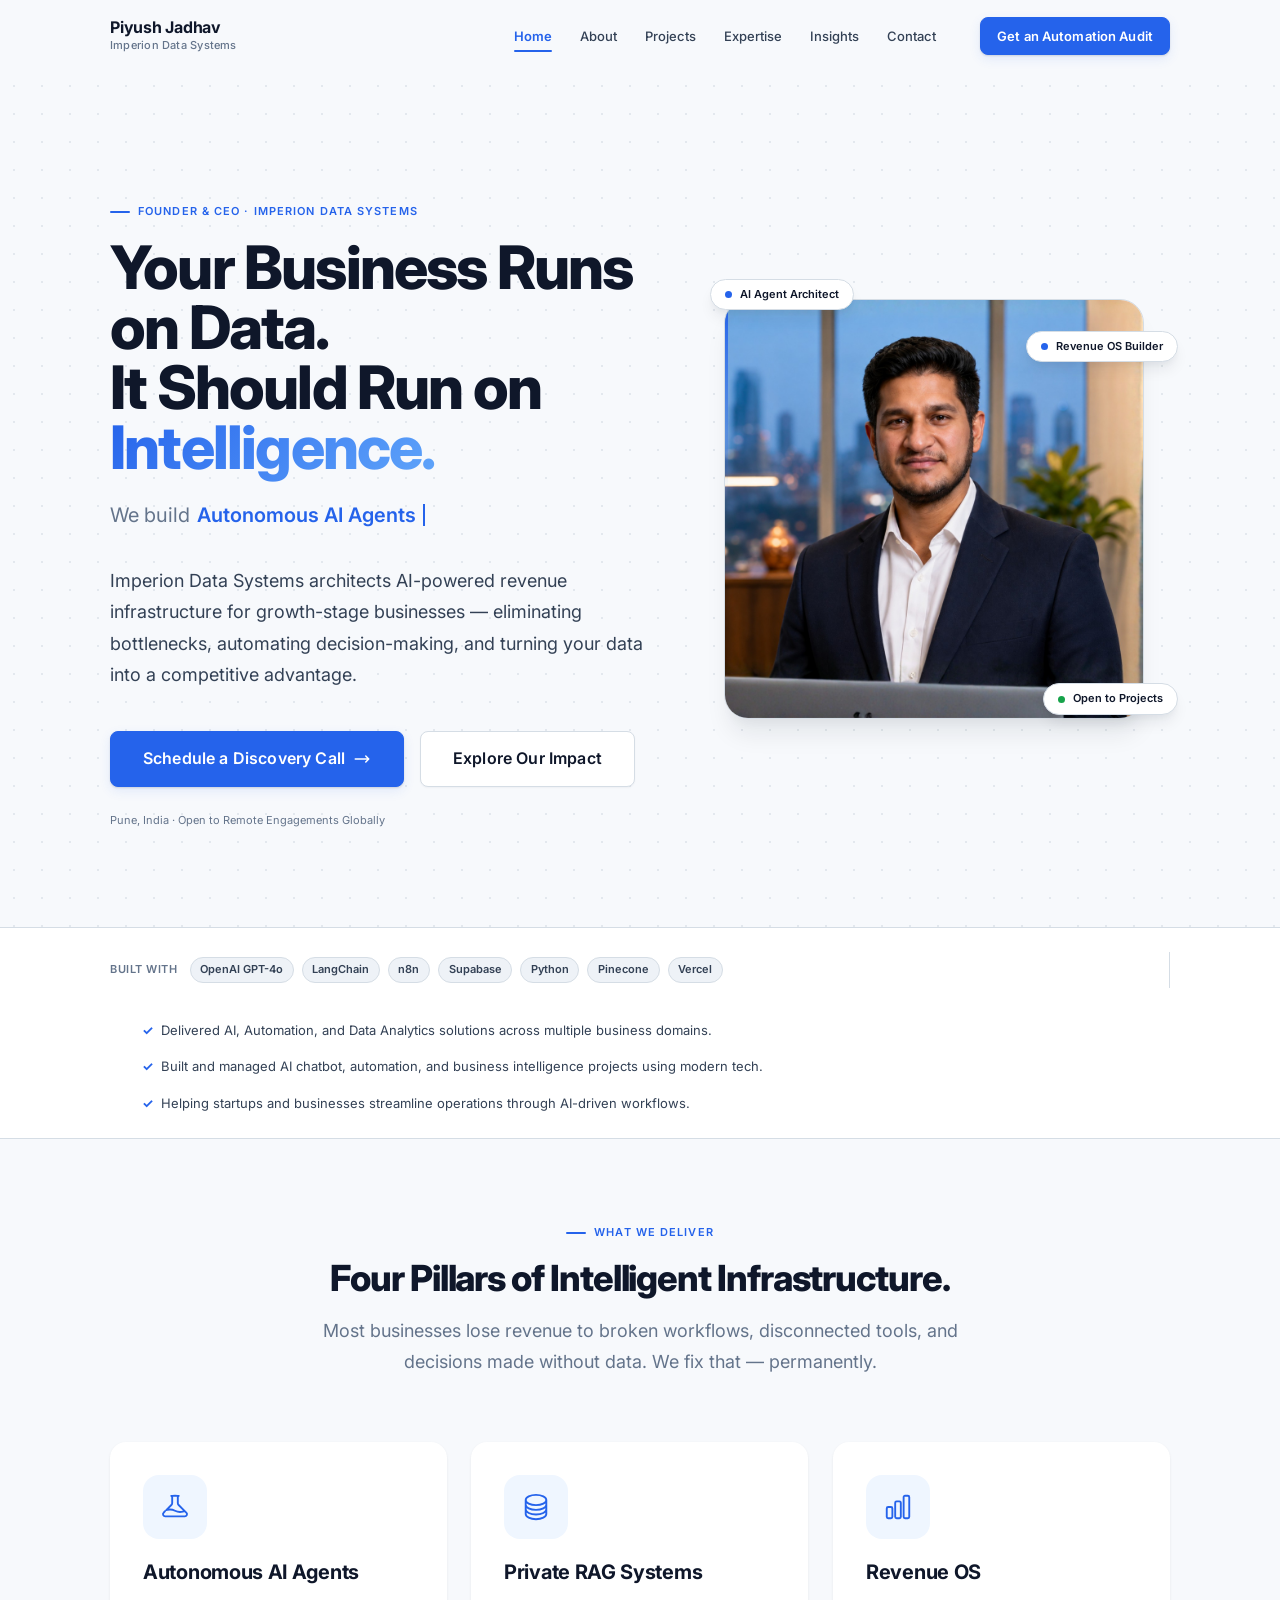
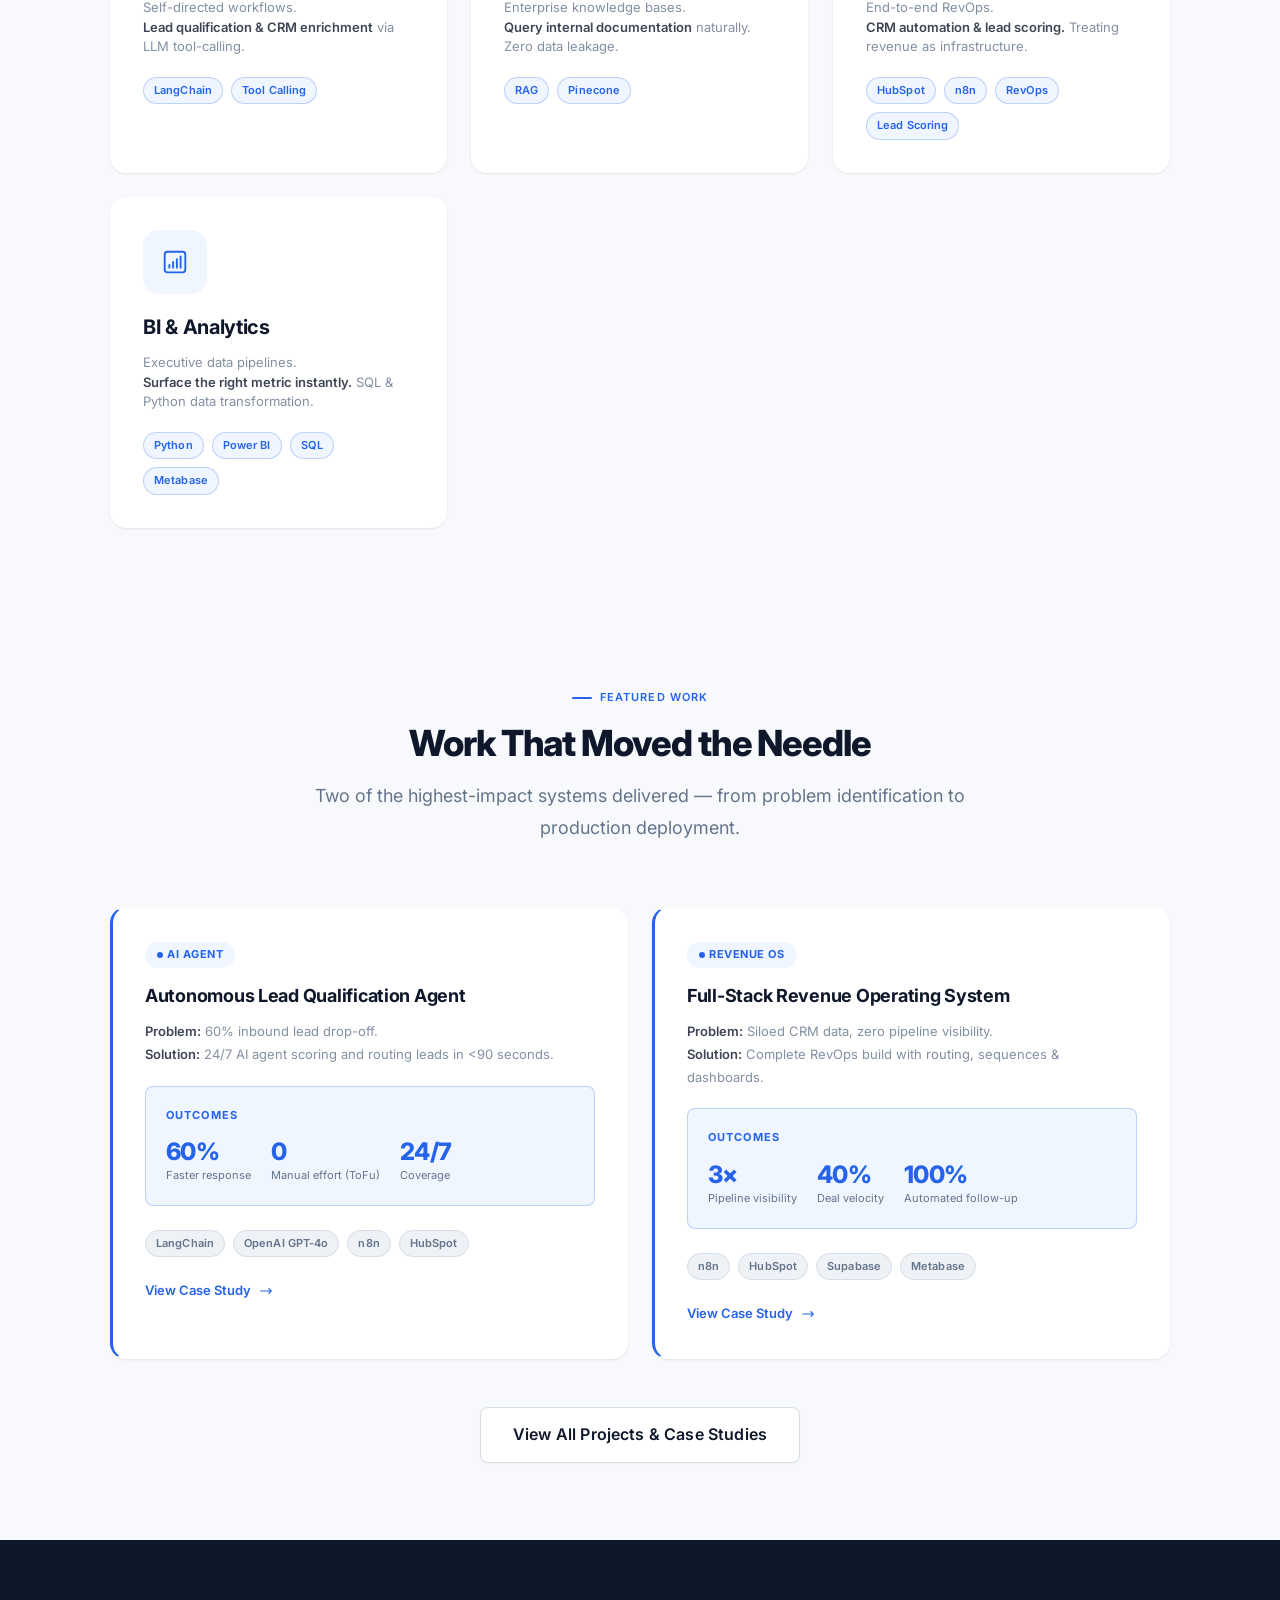
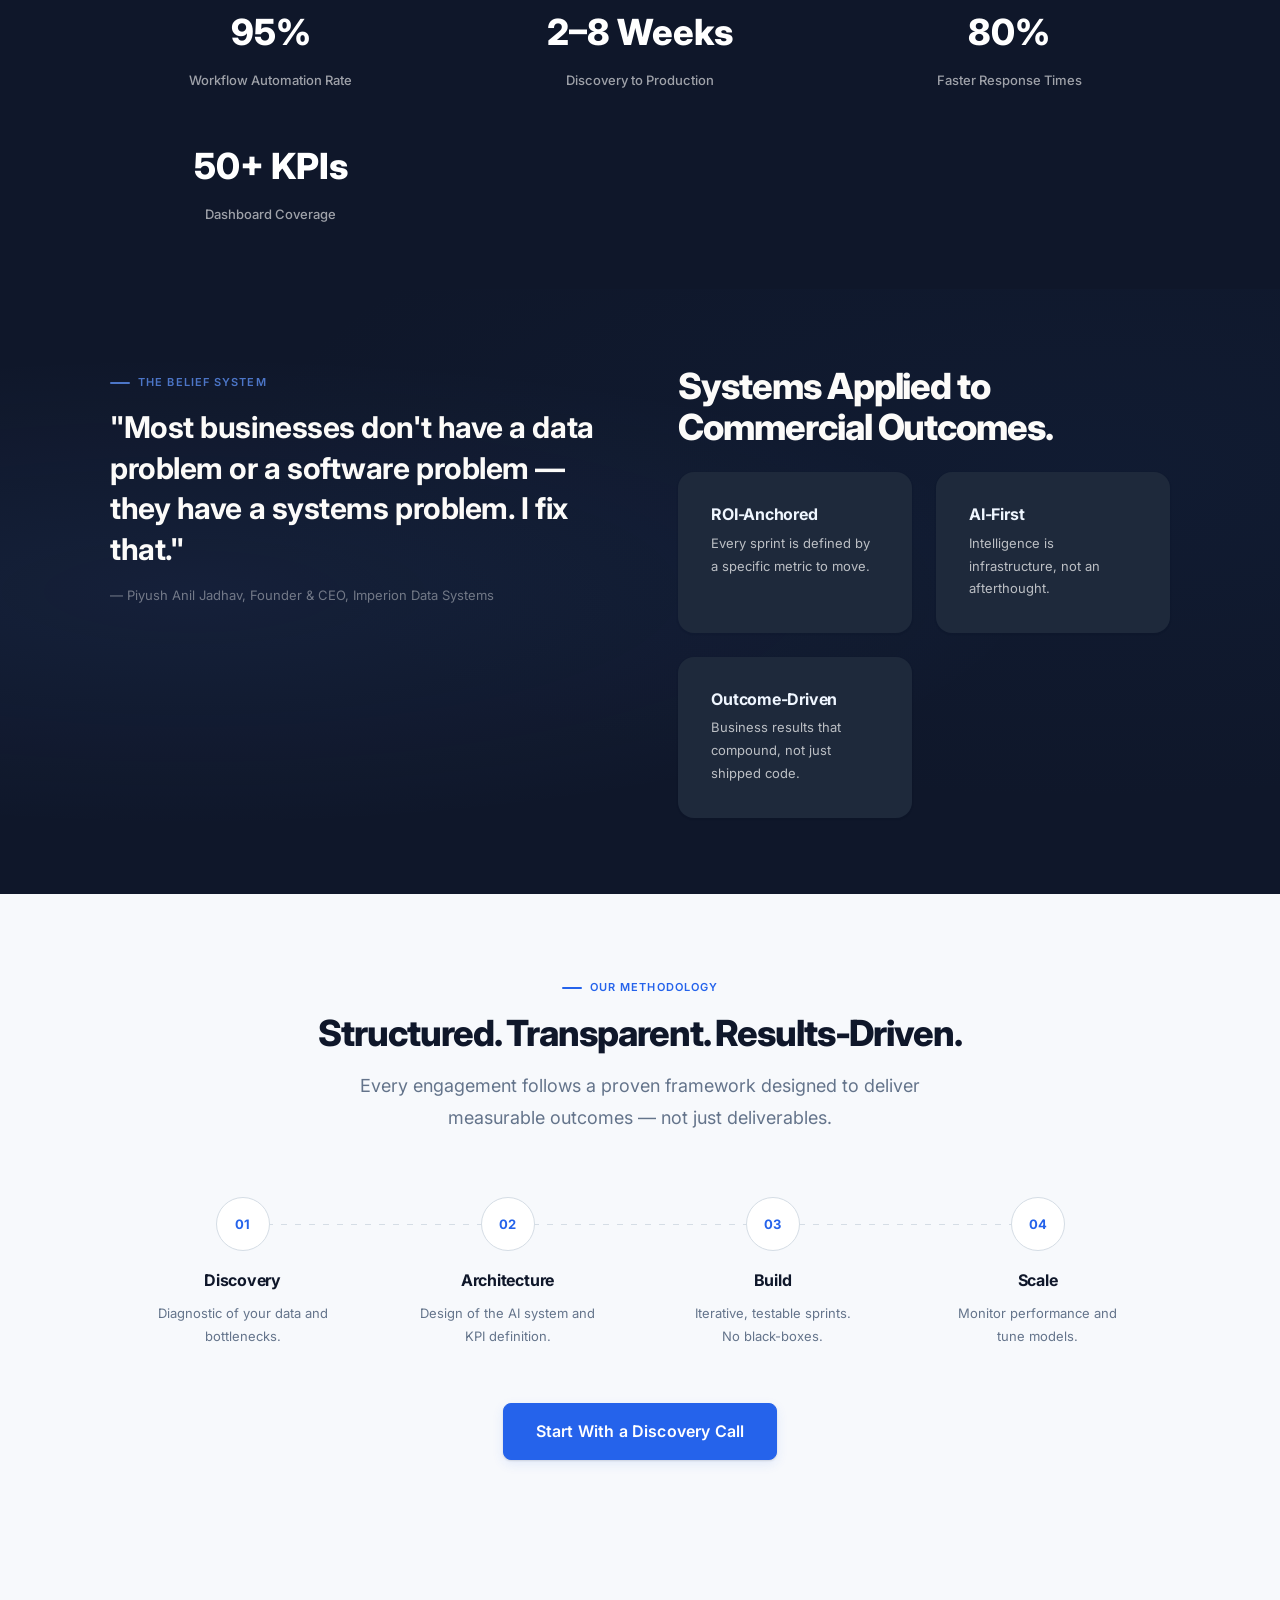
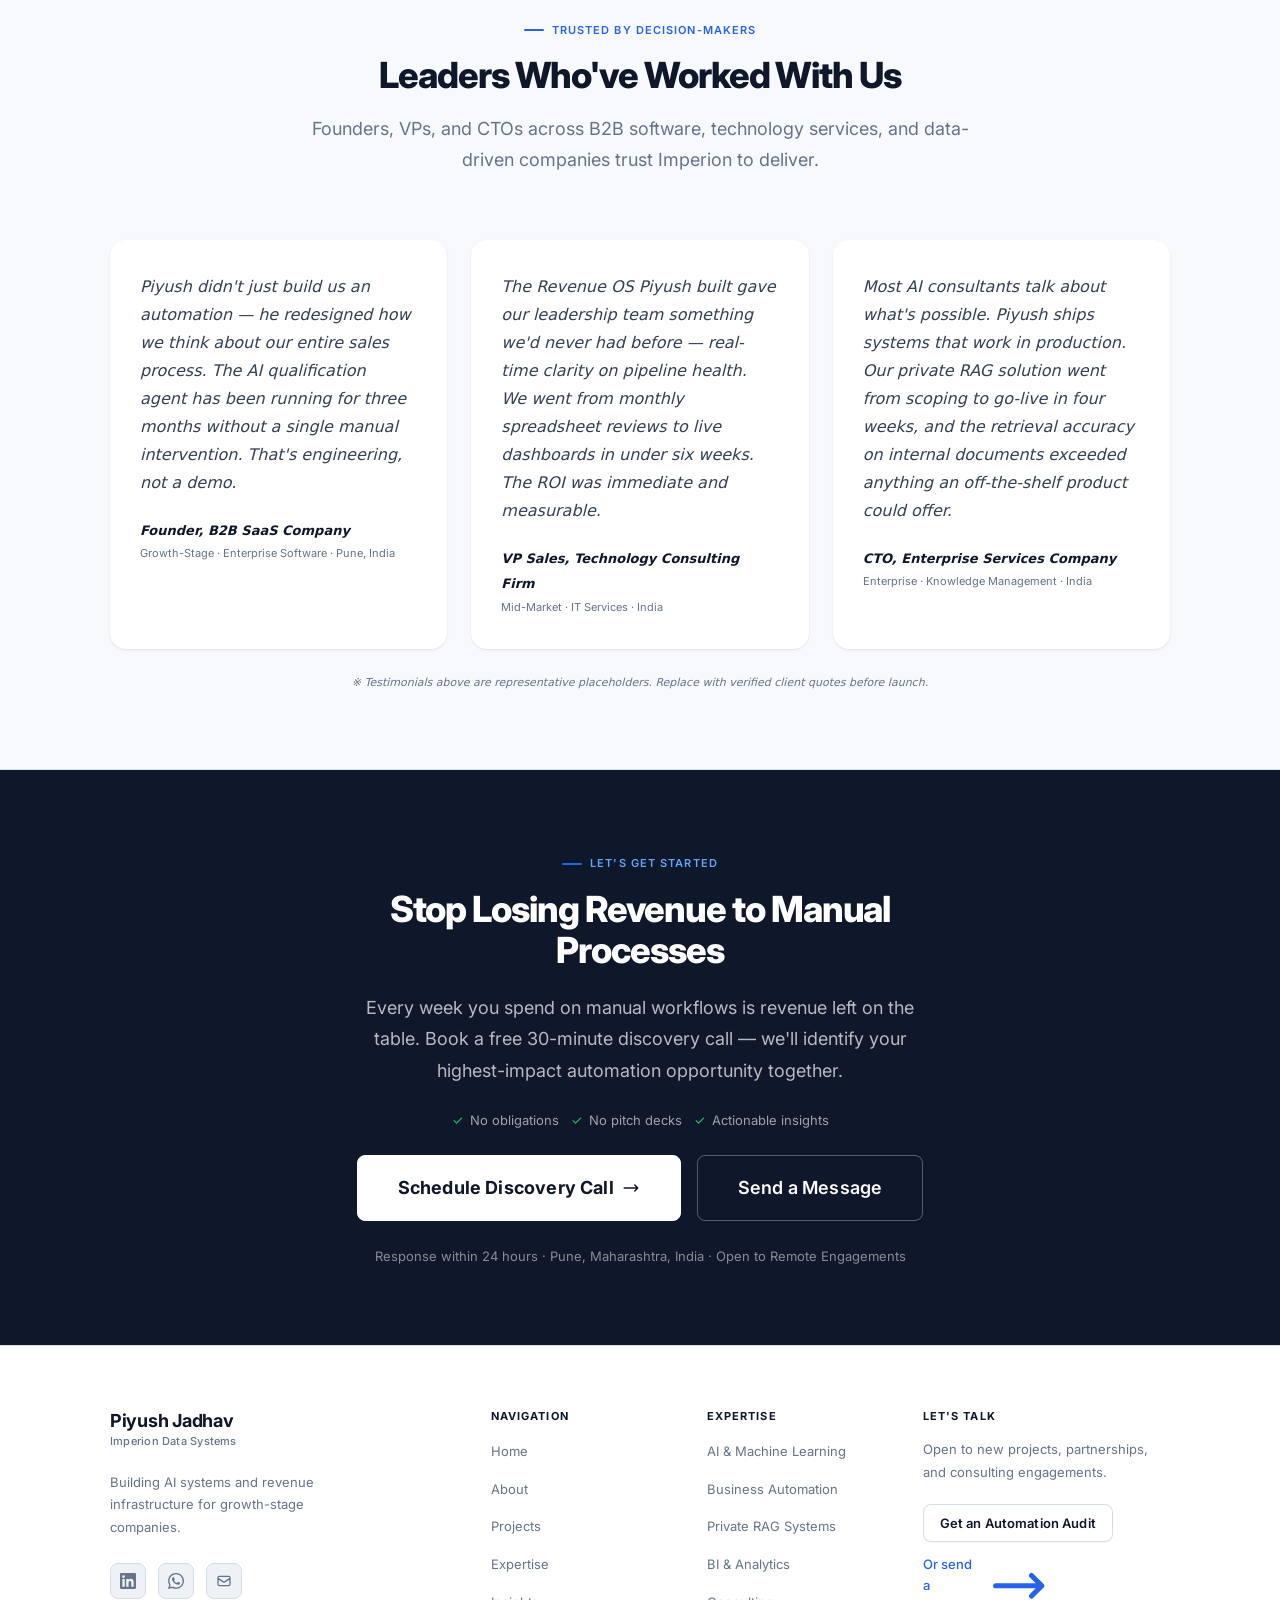
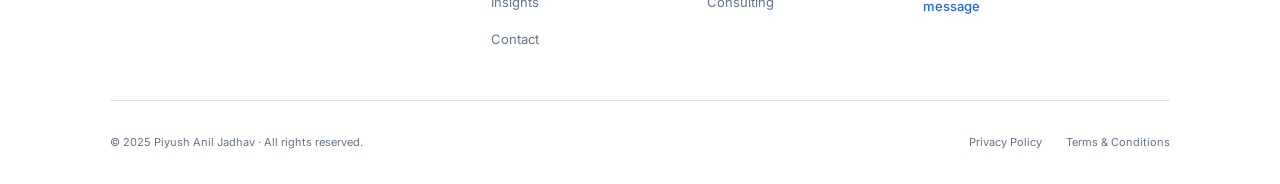
==== commit eb4b8ce2: "Premium overhaul: Blue corporate theme, authority-driven copywriting, results strip, floating badge " ====
--- a/index.html
+++ b/index.html
@@ -185,12 +185,12 @@
           <div class="reveal">
             <span class="eyebrow">Founder &amp; CEO &middot; Imperion Data Systems</span>
             <h1 class="display-heading" id="hero-heading">
-              Engineering Intelligent Systems<br>That Drive
-              <span class="gradient-text"> Real Revenue</span>
+              Your Business Runs on Data.<br>It Should Run on
+              <span class="gradient-text"> Intelligence.</span>
             </h1>
 
             <div class="typewriter-line" aria-live="polite" aria-atomic="true">
-              <span class="typewriter-static">I build</span>
+              <span class="typewriter-static">We build</span>
               <span class="typewriter-target" id="typewriter-target"
                     data-words="Autonomous AI Agents,Private RAG Systems,Revenue OS Platforms,Workflow Automations">
                 Autonomous AI Agents
@@ -198,20 +198,19 @@
               <span class="typewriter-cursor" aria-hidden="true"></span>
             </div>
 
-            <div style="font-size: var(--text-lg); color: var(--clr-text-body); line-height: var(--leading-relaxed); max-width: 52ch; margin-bottom: var(--space-10);">
-              <span style="display: inline-block; font-size: var(--text-sm); font-weight: var(--weight-bold); text-transform: uppercase; letter-spacing: var(--tracking-wide); color: var(--clr-accent); margin-bottom: var(--space-2);">Who I Am</span><br>
-              I design AI agents, analytics systems, and revenue operations infrastructure that help businesses automate workflows, improve decision-making, and scale efficiently.
-            </div>
+            <p style="font-size: var(--text-lg); color: var(--clr-text-body); line-height: var(--leading-relaxed); max-width: 52ch; margin-bottom: var(--space-10);">
+              Imperion Data Systems architects AI-powered revenue infrastructure for growth-stage businesses — eliminating bottlenecks, automating decision-making, and turning your data into a competitive advantage.
+            </p>
 
             <div style="display: flex; gap: var(--space-4); flex-wrap: wrap; align-items: center;">
               <a href="https://calendly.com/info-imperiondatasystem/discovery-call"
                  target="_blank" rel="noopener noreferrer"
                  class="btn btn-primary btn-lg btn-arrow"
                  id="hero-cta-book">
-                Get an Automation Audit
+                Schedule a Discovery Call
                 <svg xmlns="http://www.w3.org/2000/svg" fill="none" viewBox="0 0 24 24" stroke="currentColor" stroke-width="2" width="18" height="18" aria-hidden="true"><path stroke-linecap="round" stroke-linejoin="round" d="M17 8l4 4m0 0l-4 4m4-4H3"/></svg>
               </a>
-              <a href="projects.html" class="btn btn-outline btn-lg" id="hero-cta-work">View Case Studies</a>
+              <a href="projects.html" class="btn btn-outline btn-lg" id="hero-cta-work">Explore Our Impact</a>
             </div>
 
             <p style="margin-top: var(--space-6); font-size: var(--text-xs); color: var(--clr-text-muted);">
@@ -291,12 +290,12 @@
     <section class="section" id="what-i-build" aria-labelledby="services-heading">
       <div class="container">
         <div class="section-header centered reveal">
-          <span class="eyebrow">The Systems I Design</span>
+          <span class="eyebrow">What We Deliver</span>
           <h2 class="section-heading" id="services-heading">
-            Four Infrastructure Layers.<br>One Integrated Revenue Machine.
+            Four Pillars of Intelligent Infrastructure.
           </h2>
           <p class="section-subheading">
-            Targeting and eliminating failure points in B2B operations.
+            Most businesses lose revenue to broken workflows, disconnected tools, and decisions made without data. We fix that — permanently.
           </p>
         </div>
 
@@ -451,48 +450,30 @@
     <!-- END §4 FEATURED WORK -->
 
 
-    <!-- §4B ─ WHY WORK WITH ME (Value Proposition) ──────── -->
-    <section class="section" id="why-me" aria-labelledby="why-me-heading" style="background-color: var(--clr-surface-alt);">
+    <!-- §4B ─ RESULTS STRIP (Social Proof Numbers) ──────── -->
+    <section class="section" id="results-strip" style="background-color: var(--clr-dark-hero); color: #FFFFFF; padding-block: var(--space-16);">
       <div class="container">
-        <div class="section-header centered reveal">
-          <span class="eyebrow">The Imperion Advantage</span>
-          <h2 class="section-heading" id="why-me-heading">Why Businesses Choose to Work With Me</h2>
-          <p class="section-subheading">I don't just build tools — I deliver measurable business outcomes. Every engagement is designed around ROI, speed, and long-term scalability.</p>
-        </div>
-
-        <div class="grid grid-3" style="margin-top: var(--space-12);">
-
-          <div class="card card-hover reveal reveal-delay-1" style="text-align: center; padding: var(--space-8);">
-            <div style="font-size: var(--text-4xl); margin-bottom: var(--space-4);">⚡</div>
-            <h3 class="card-title" style="font-size: var(--text-lg);">Rapid Deployment</h3>
-            <p class="card-body" style="font-size: var(--text-sm); opacity: 0.8;">Most projects go from discovery to production in <strong>2–8 weeks</strong>, not months. You get working systems fast, not endless roadmaps.</p>
-          </div>
-
-          <div class="card card-hover reveal reveal-delay-2" style="text-align: center; padding: var(--space-8);">
-            <div style="font-size: var(--text-4xl); margin-bottom: var(--space-4);">📊</div>
-            <h3 class="card-title" style="font-size: var(--text-lg);">Measurable ROI</h3>
-            <p class="card-body" style="font-size: var(--text-sm); opacity: 0.8;">Every solution is benchmarked against KPIs. Clients have seen <strong>80% faster response times</strong>, <strong>95% automation rates</strong>, and <strong>10+ hours saved weekly</strong>.</p>
-          </div>
-
-          <div class="card card-hover reveal reveal-delay-3" style="text-align: center; padding: var(--space-8);">
-            <div style="font-size: var(--text-4xl); margin-bottom: var(--space-4);">🔒</div>
-            <h3 class="card-title" style="font-size: var(--text-lg);">End-to-End Ownership</h3>
-            <p class="card-body" style="font-size: var(--text-sm); opacity: 0.8;">From architecture to deployment to post-launch support — you get a single point of accountability. <strong>No handoffs, no gaps, no excuses.</strong></p>
-          </div>
-
-        </div>
-
-        <div style="text-align: center; margin-top: var(--space-12);" class="reveal">
-          <a href="https://calendly.com/info-imperiondatasystem/discovery-call"
-             target="_blank" rel="noopener noreferrer"
-             class="btn btn-primary btn-lg btn-arrow">
-            Discuss Your AI Project
-            <svg xmlns="http://www.w3.org/2000/svg" fill="none" viewBox="0 0 24 24" stroke="currentColor" stroke-width="2" width="18" height="18" aria-hidden="true"><path stroke-linecap="round" stroke-linejoin="round" d="M17 8l4 4m0 0l-4 4m4-4H3"/></svg>
-          </a>
+        <div class="grid grid-auto" style="text-align: center; gap: var(--space-12);">
+          <div class="reveal reveal-delay-1">
+            <div style="font-size: var(--text-4xl); font-weight: var(--weight-extrabold); color: #FFFFFF; margin-bottom: var(--space-2);">95%</div>
+            <div style="font-size: var(--text-sm); color: rgba(255,255,255,0.6); font-weight: var(--weight-medium);">Workflow Automation Rate</div>
+          </div>
+          <div class="reveal reveal-delay-2">
+            <div style="font-size: var(--text-4xl); font-weight: var(--weight-extrabold); color: #FFFFFF; margin-bottom: var(--space-2);">2–8 Weeks</div>
+            <div style="font-size: var(--text-sm); color: rgba(255,255,255,0.6); font-weight: var(--weight-medium);">Discovery to Production</div>
+          </div>
+          <div class="reveal reveal-delay-3">
+            <div style="font-size: var(--text-4xl); font-weight: var(--weight-extrabold); color: #FFFFFF; margin-bottom: var(--space-2);">80%</div>
+            <div style="font-size: var(--text-sm); color: rgba(255,255,255,0.6); font-weight: var(--weight-medium);">Faster Response Times</div>
+          </div>
+          <div class="reveal reveal-delay-4">
+            <div style="font-size: var(--text-4xl); font-weight: var(--weight-extrabold); color: #FFFFFF; margin-bottom: var(--space-2);">50+ KPIs</div>
+            <div style="font-size: var(--text-sm); color: rgba(255,255,255,0.6); font-weight: var(--weight-medium);">Dashboard Coverage</div>
+          </div>
         </div>
       </div>
     </section>
-    <!-- END §4B WHY WORK WITH ME -->
+    <!-- END §4B RESULTS STRIP -->
 
     <!-- §5 ─ PHILOSOPHY (Dark Section) ──────────────────── -->
     <section class="section section-dark" id="philosophy" aria-labelledby="philosophy-heading">
@@ -536,10 +517,10 @@
     <section class="section" id="process" aria-labelledby="process-heading">
       <div class="container">
         <div class="section-header centered reveal">
-          <span class="eyebrow">How I Work</span>
-          <h2 class="section-heading" id="process-heading">From Idea to Outcome — My Process</h2>
+          <span class="eyebrow">Our Methodology</span>
+          <h2 class="section-heading" id="process-heading">Structured. Transparent. Results-Driven.</h2>
           <p class="section-subheading">
-            A structured, sprint-based methodology that delivers measurable progress at every stage. No waterfall. No surprises.
+            Every engagement follows a proven framework designed to deliver measurable outcomes — not just deliverables.
           </p>
         </div>
 
@@ -578,9 +559,9 @@
     <section class="section" id="testimonials" aria-labelledby="testimonials-heading">
       <div class="container">
         <div class="section-header centered reveal">
-          <span class="eyebrow">Client Perspectives</span>
-          <h2 class="section-heading" id="testimonials-heading">What Clients Say</h2>
-          <p class="section-subheading">From founders and VPs across B2B software, technology services, and data-driven companies.</p>
+          <span class="eyebrow">Trusted by Decision-Makers</span>
+          <h2 class="section-heading" id="testimonials-heading">Leaders Who've Worked With Us</h2>
+          <p class="section-subheading">Founders, VPs, and CTOs across B2B software, technology services, and data-driven companies trust Imperion to deliver.</p>
         </div>
 
         <div class="grid grid-3" style="margin-top: var(--space-12);">
--- a/assets/css/styles.css
+++ b/assets/css/styles.css
@@ -640,9 +640,10 @@
 
 /* Hover lift — used on interactive cards */
 .card-hover:hover {
-  box-shadow: var(--shadow-md);
+  box-shadow: var(--shadow-lg);
   background-color: var(--clr-surface);
   transform: translateY(-4px);
+  border-color: var(--clr-accent-border);
 }
 
 /* Bordered accent — left border style */
@@ -3567,11 +3568,19 @@
 }
 
 .diff-number {
-  font-size: var(--text-xs);
+  display: inline-flex;
+  align-items: center;
+  justify-content: center;
+  width: 36px;
+  height: 36px;
+  border-radius: 50%;
+  background: linear-gradient(135deg, var(--clr-accent), var(--clr-accent-mid));
+  color: #FFFFFF;
+  font-size: var(--text-sm);
   font-weight: var(--weight-bold);
-  letter-spacing: var(--tracking-wider);
-  color: var(--clr-accent);
-  margin-bottom: var(--space-4);
+  letter-spacing: 0;
+  margin-bottom: var(--space-5);
+  box-shadow: 0 4px 12px rgba(37, 99, 235, 0.2);
 }
 
 .diff-title {
@@ -3958,6 +3967,47 @@
 
 .social-link-card:hover {
   transform: translateY(-2px);
-  border-color: var(--clr-text-primary);
-  box-shadow: 0 4px 6px -1px rgba(0, 0, 0, 0.05), 0 2px 4px -1px rgba(0, 0, 0, 0.03);
-}
+  border-color: var(--clr-accent);
+  box-shadow: var(--shadow-md);
+}
+
+
+/* ─── PREMIUM ANIMATIONS ──────────────────────────────────── */
+
+@keyframes float {
+  0%, 100% { transform: translateY(0); }
+  50% { transform: translateY(-6px); }
+}
+
+.founder-badge {
+  animation: float 4s ease-in-out infinite;
+}
+
+.founder-badge.badge-tr {
+  animation-delay: 0.5s;
+}
+
+.founder-badge.badge-br {
+  animation-delay: 1s;
+}
+
+/* Cards get a transparent border for smooth hover transitions */
+.card {
+  border: 1px solid transparent;
+}
+
+/* Primary CTA subtle pulse on idle */
+@keyframes cta-pulse {
+  0%, 100% { box-shadow: 0 1px 2px rgba(0,0,0,0.12), 0 4px 12px var(--clr-accent-glow); }
+  50% { box-shadow: 0 1px 2px rgba(0,0,0,0.12), 0 4px 24px var(--clr-accent-glow), 0 0 0 6px var(--clr-accent-glow); }
+}
+
+.btn-primary.btn-lg,
+.btn-primary.btn-xl {
+  animation: cta-pulse 3s ease-in-out infinite;
+}
+
+.btn-primary.btn-lg:hover,
+.btn-primary.btn-xl:hover {
+  animation: none;
+}
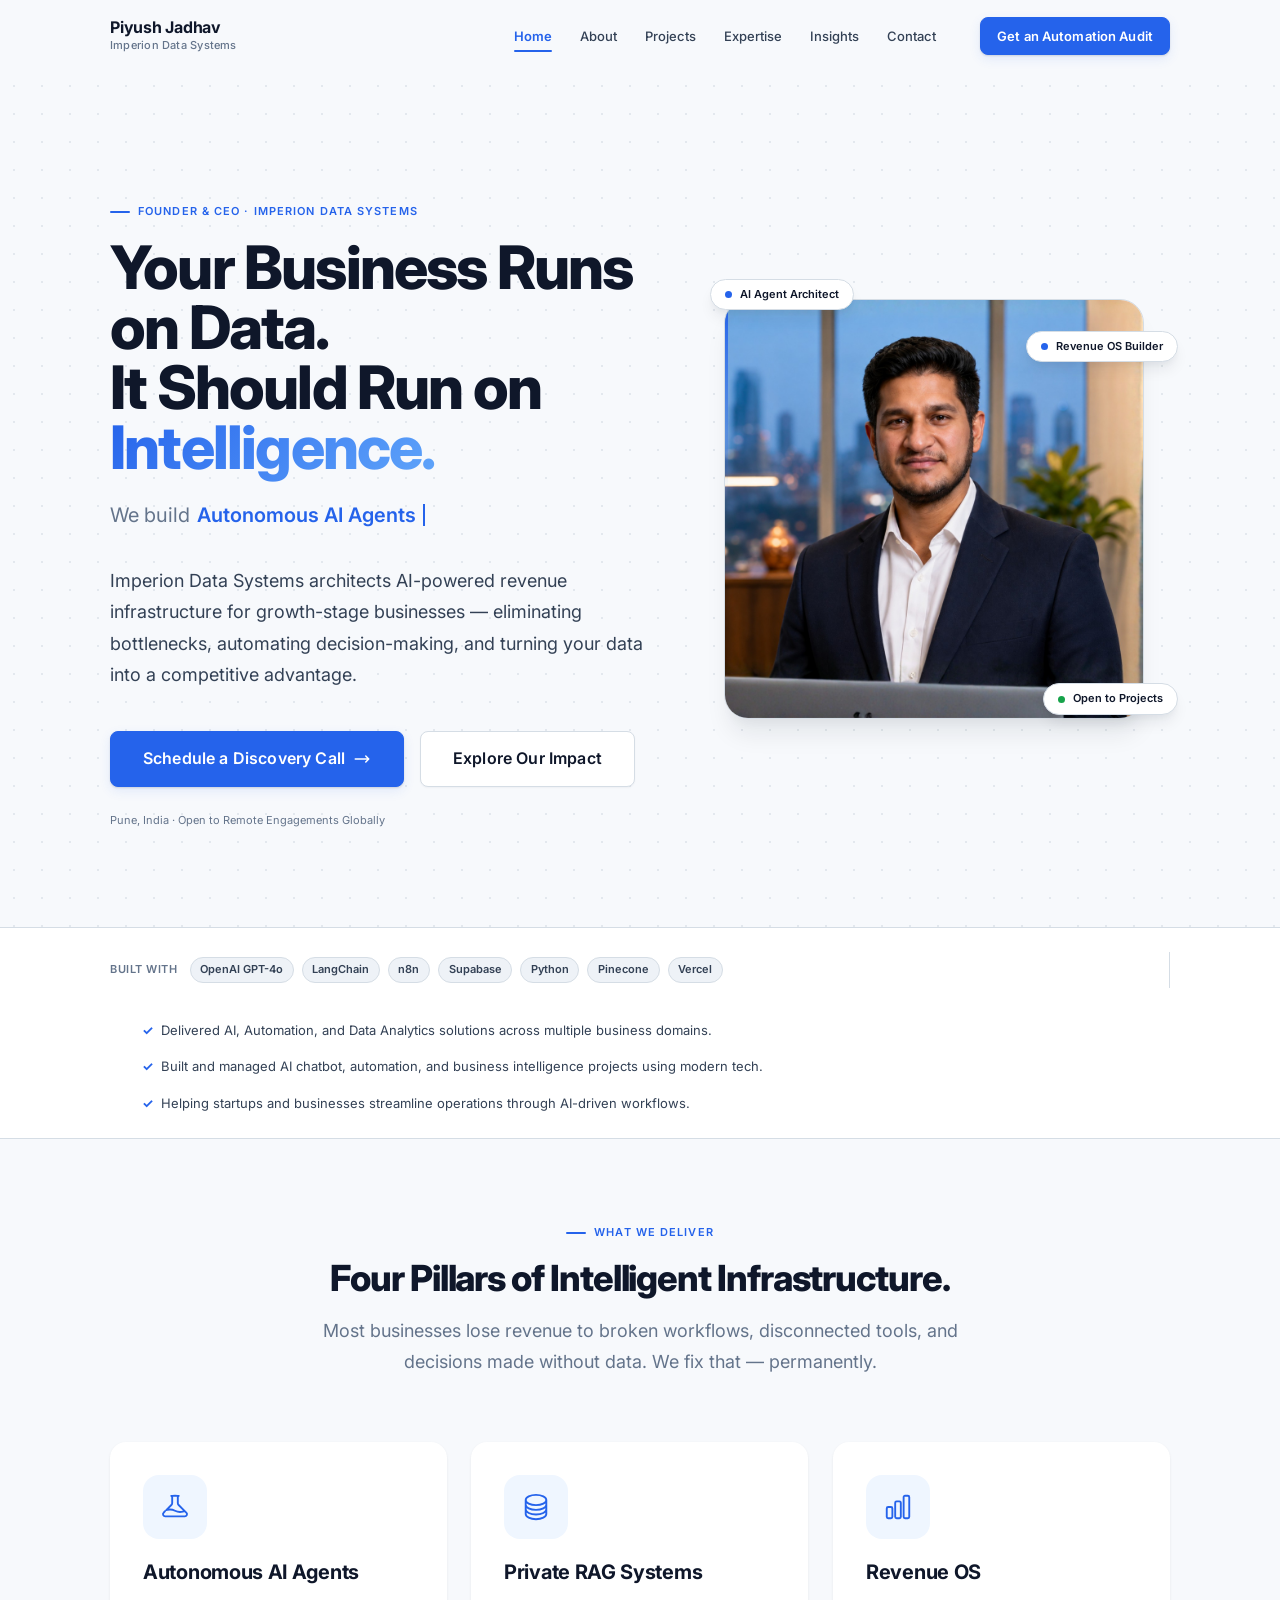
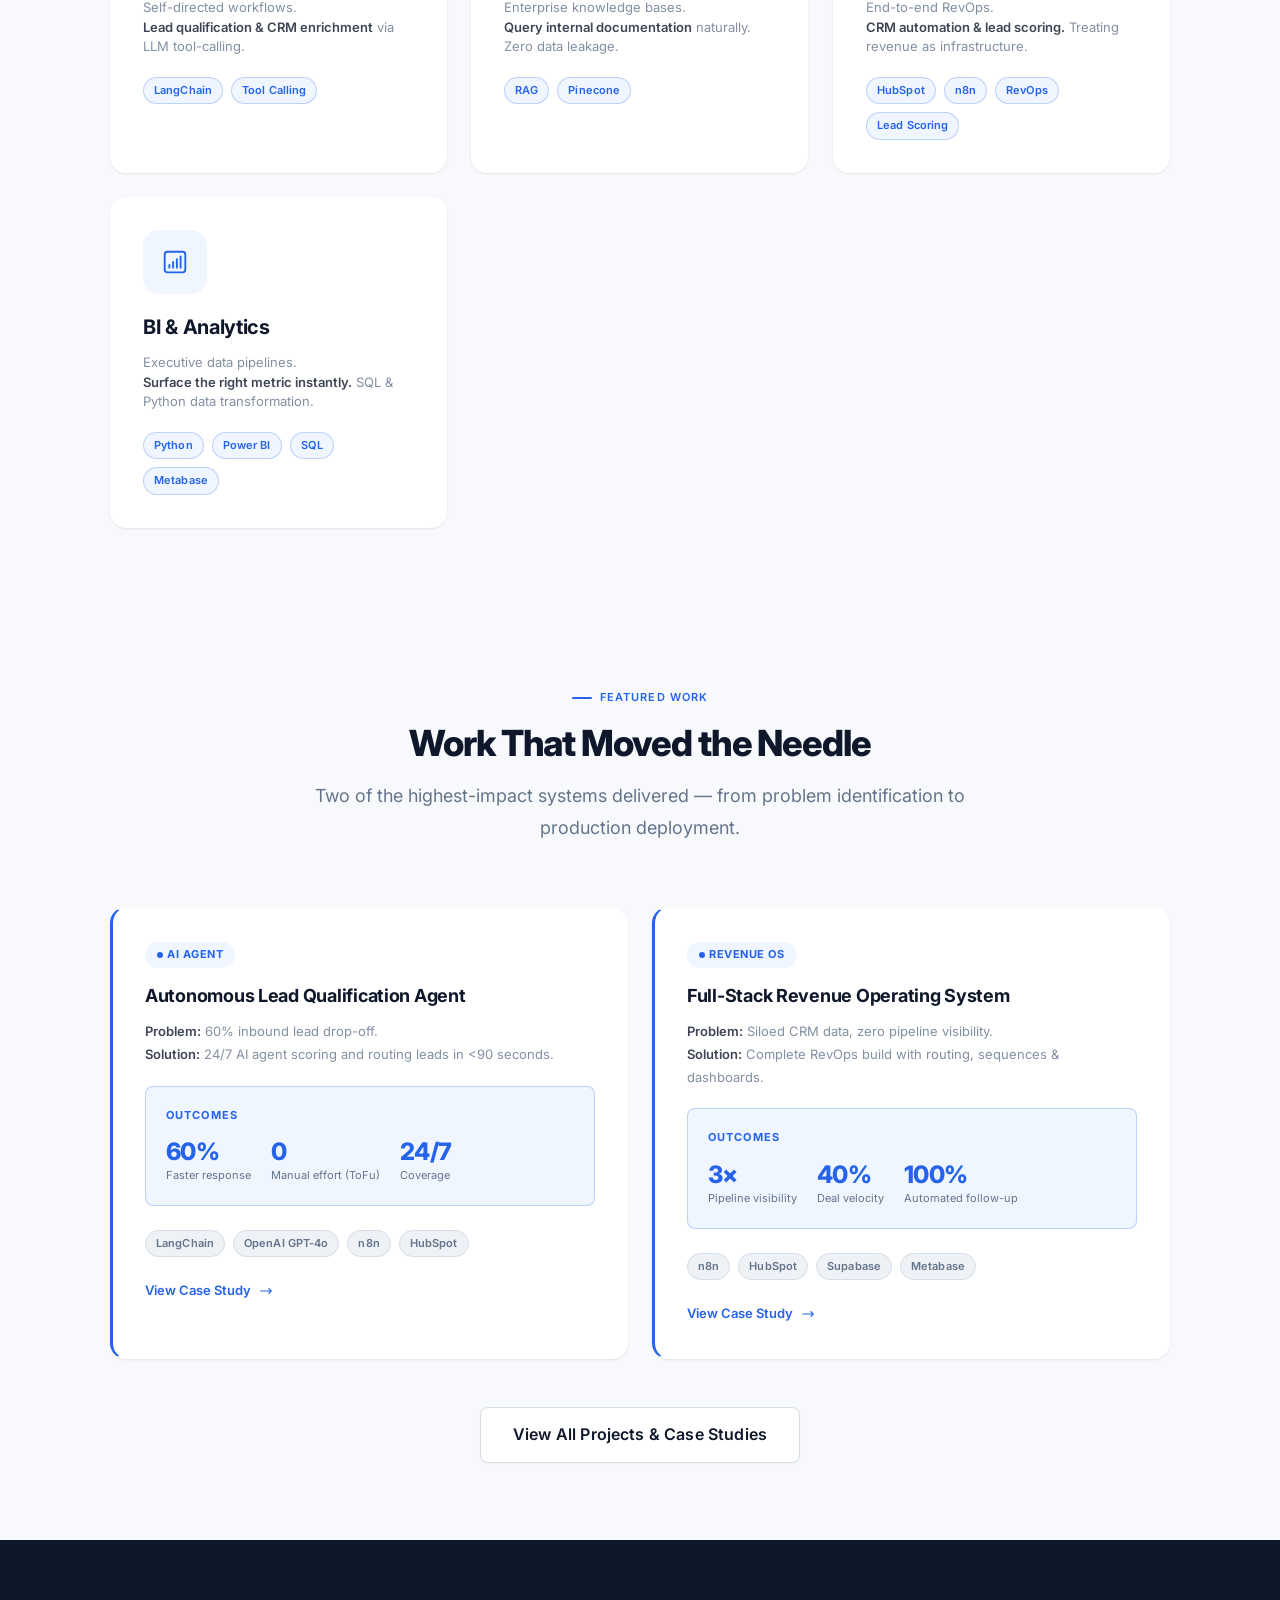
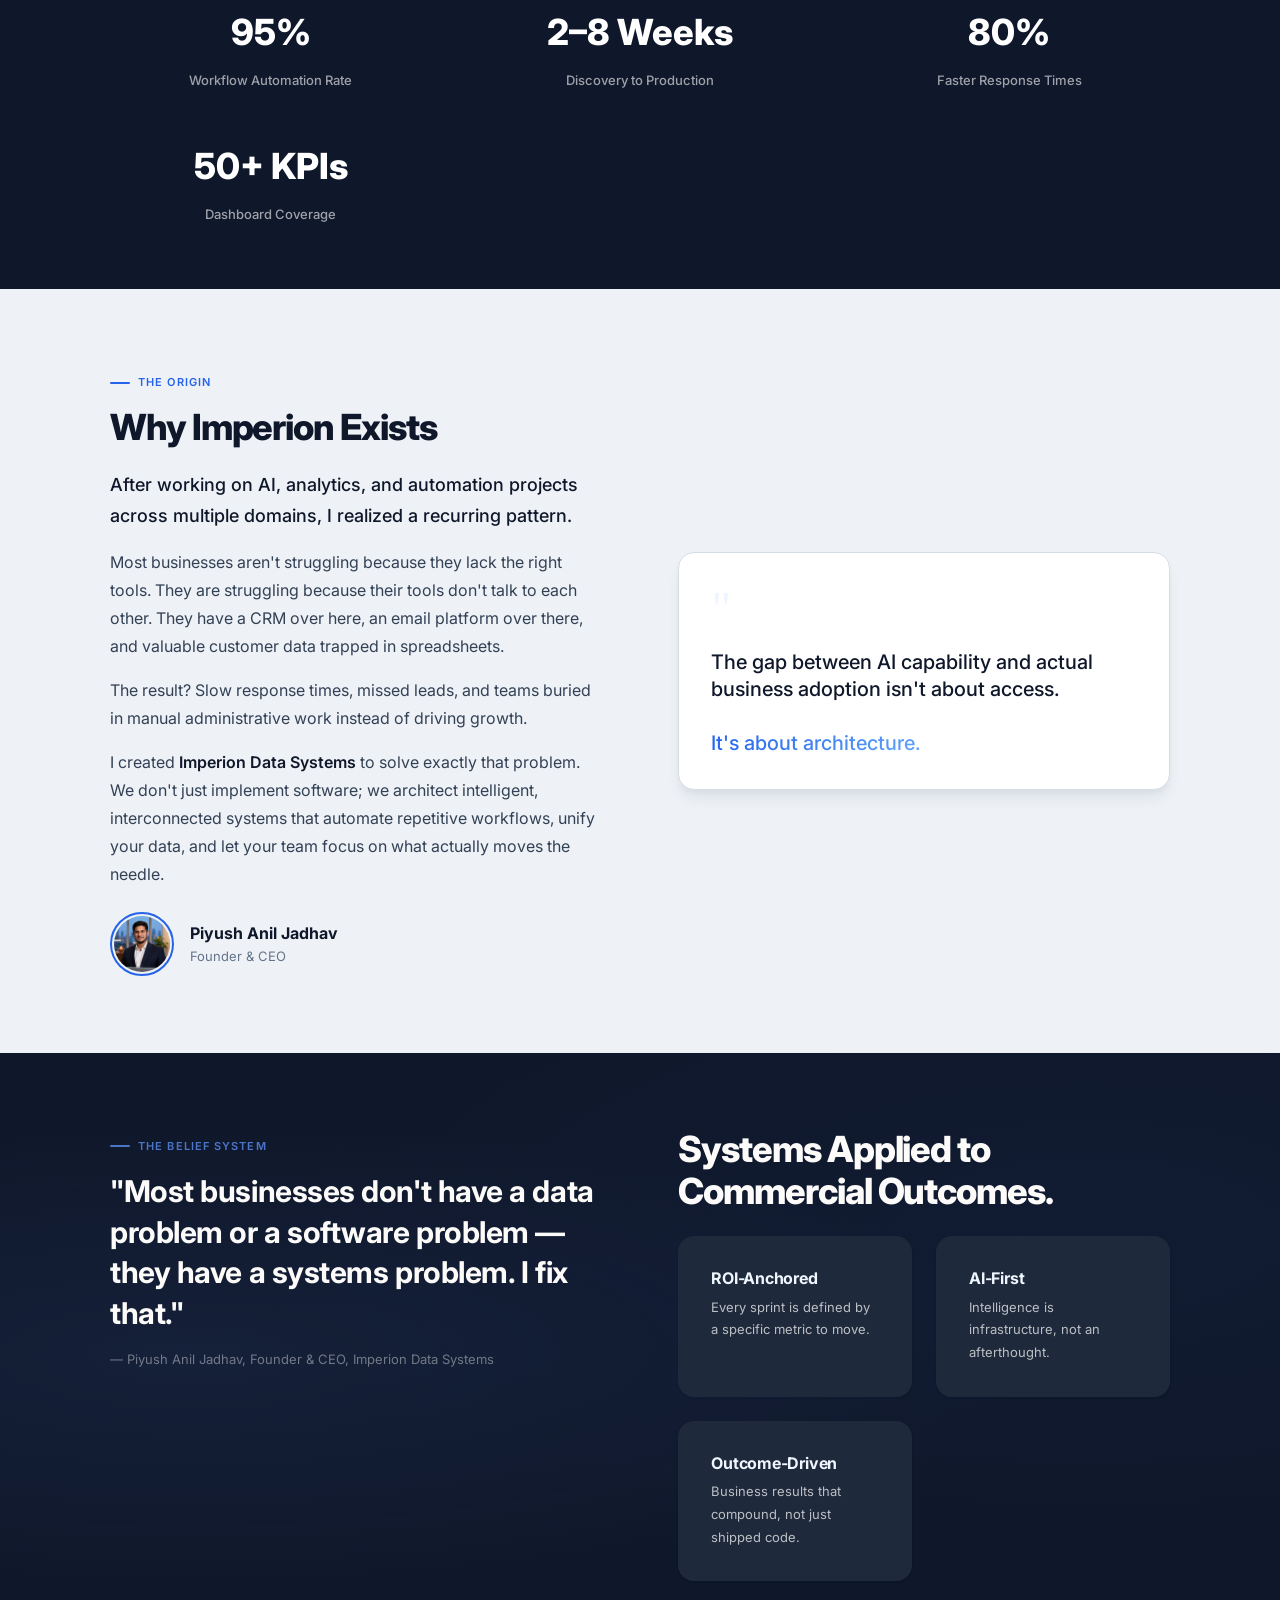
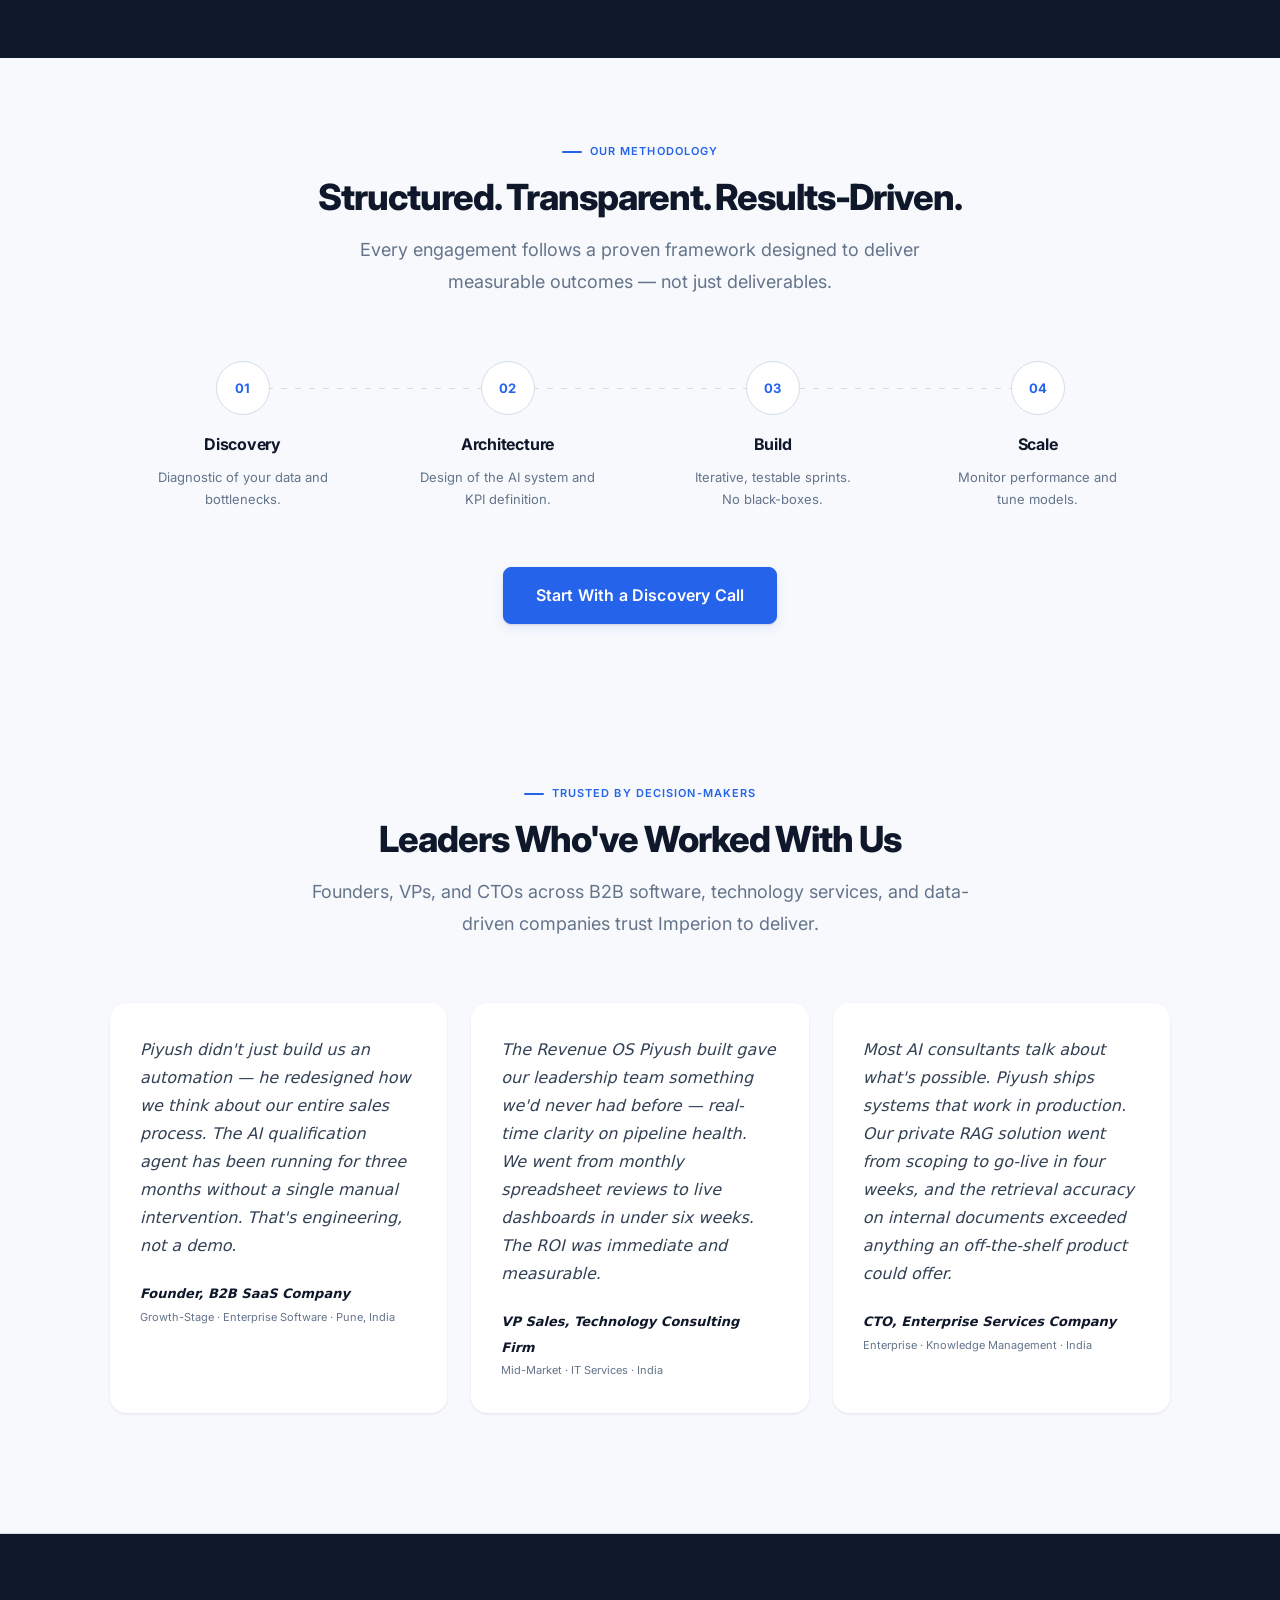
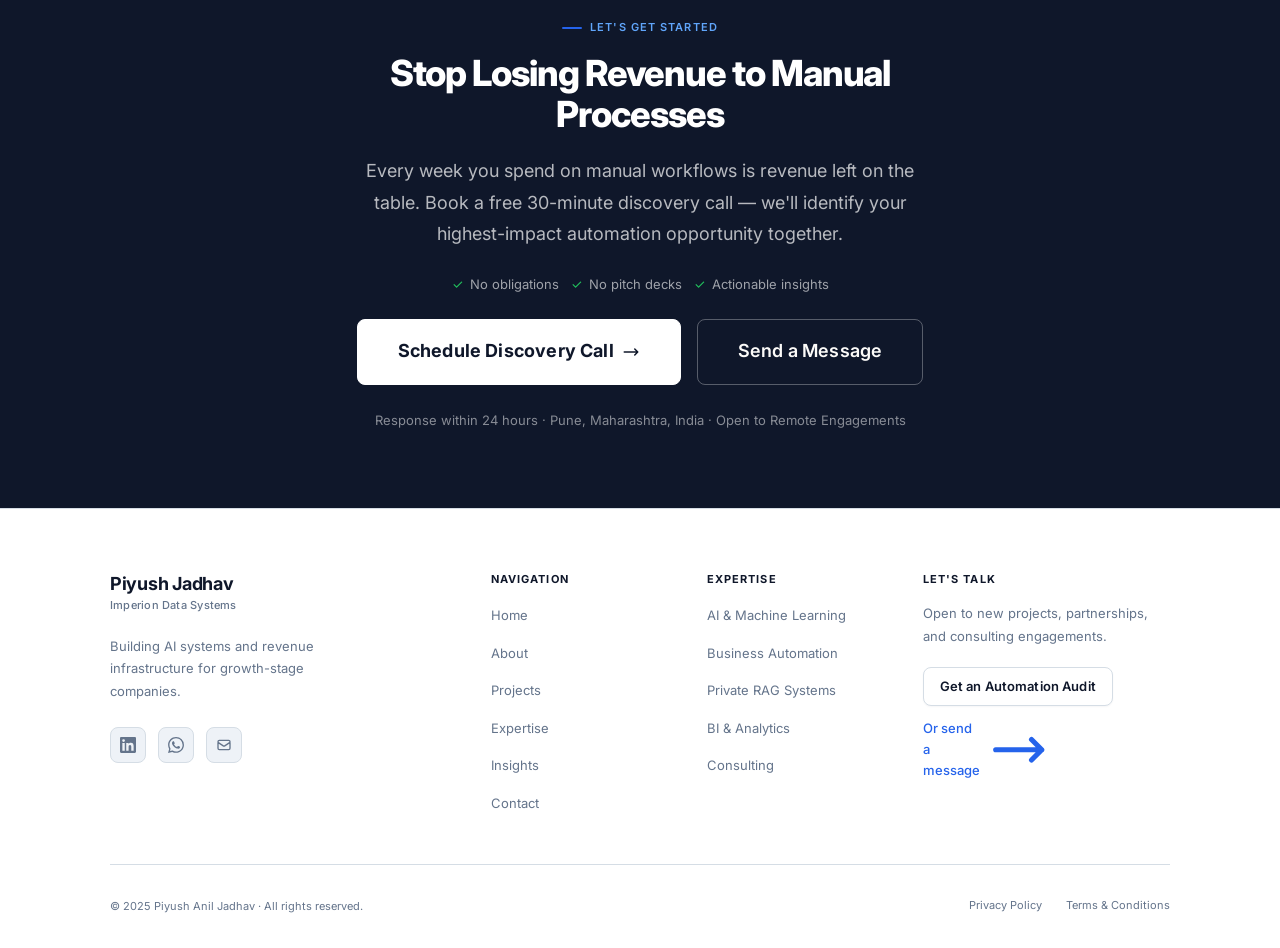
==== commit d711bafb: "Add value-based founder story section to homepage" ====
--- a/index.html
+++ b/index.html
@@ -475,6 +475,53 @@
     </section>
     <!-- END §4B RESULTS STRIP -->
 
+    <!-- §4C ─ THE FOUNDER STORY ─────────────────────────── -->
+    <section class="section" id="founder-story" aria-labelledby="founder-story-heading" style="background-color: var(--clr-surface-alt);">
+      <div class="container">
+        <div class="split" style="align-items: center; gap: clamp(3rem, 6vw, 7rem);">
+          
+          <div class="reveal" style="flex: 1;">
+            <span class="eyebrow">The Origin</span>
+            <h2 class="section-heading" id="founder-story-heading" style="margin-bottom: var(--space-5);">Why Imperion Exists</h2>
+            
+            <div style="font-size: var(--text-base); color: var(--clr-text-body); line-height: var(--leading-relaxed); display: flex; flex-direction: column; gap: var(--space-4);">
+              <p style="font-size: var(--text-lg); font-weight: var(--weight-medium); color: var(--clr-text-primary);">
+                After working on AI, analytics, and automation projects across multiple domains, I realized a recurring pattern.
+              </p>
+              <p>
+                Most businesses aren't struggling because they lack the right tools. They are struggling because their tools don't talk to each other. They have a CRM over here, an email platform over there, and valuable customer data trapped in spreadsheets.
+              </p>
+              <p>
+                The result? Slow response times, missed leads, and teams buried in manual administrative work instead of driving growth.
+              </p>
+              <p>
+                I created <strong>Imperion Data Systems</strong> to solve exactly that problem. We don't just implement software; we architect intelligent, interconnected systems that automate repetitive workflows, unify your data, and let your team focus on what actually moves the needle.
+              </p>
+            </div>
+            
+            <div style="margin-top: var(--space-6); display: flex; align-items: center; gap: var(--space-4);">
+              <img src="founder_piyush.webp" alt="Piyush Anil Jadhav" style="width: 64px; height: 64px; border-radius: 50%; object-fit: cover; border: 2px solid var(--clr-accent); padding: 2px;">
+              <div>
+                <div style="font-weight: var(--weight-bold); color: var(--clr-text-primary);">Piyush Anil Jadhav</div>
+                <div style="font-size: var(--text-sm); color: var(--clr-text-muted);">Founder & CEO</div>
+              </div>
+            </div>
+          </div>
+          
+          <div class="reveal-right" style="flex: 1; position: relative;">
+            <div style="background-color: var(--clr-surface); padding: var(--space-8); border-radius: var(--radius-lg); border: 1px solid var(--clr-border); box-shadow: var(--shadow-lg);">
+              <div style="font-size: 3rem; color: var(--clr-accent-light); line-height: 1; margin-bottom: var(--space-4); font-family: serif;">"</div>
+              <p style="font-size: var(--text-xl); font-weight: var(--weight-medium); color: var(--clr-text-primary); line-height: var(--leading-snug);">
+                The gap between AI capability and actual business adoption isn't about access. <br><br><span class="gradient-text">It's about architecture.</span>
+              </p>
+            </div>
+          </div>
+
+        </div>
+      </div>
+    </section>
+    <!-- END §4C THE FOUNDER STORY -->
+
     <!-- §5 ─ PHILOSOPHY (Dark Section) ──────────────────── -->
     <section class="section section-dark" id="philosophy" aria-labelledby="philosophy-heading">
       <div class="container" style="position: relative; z-index: 1;">
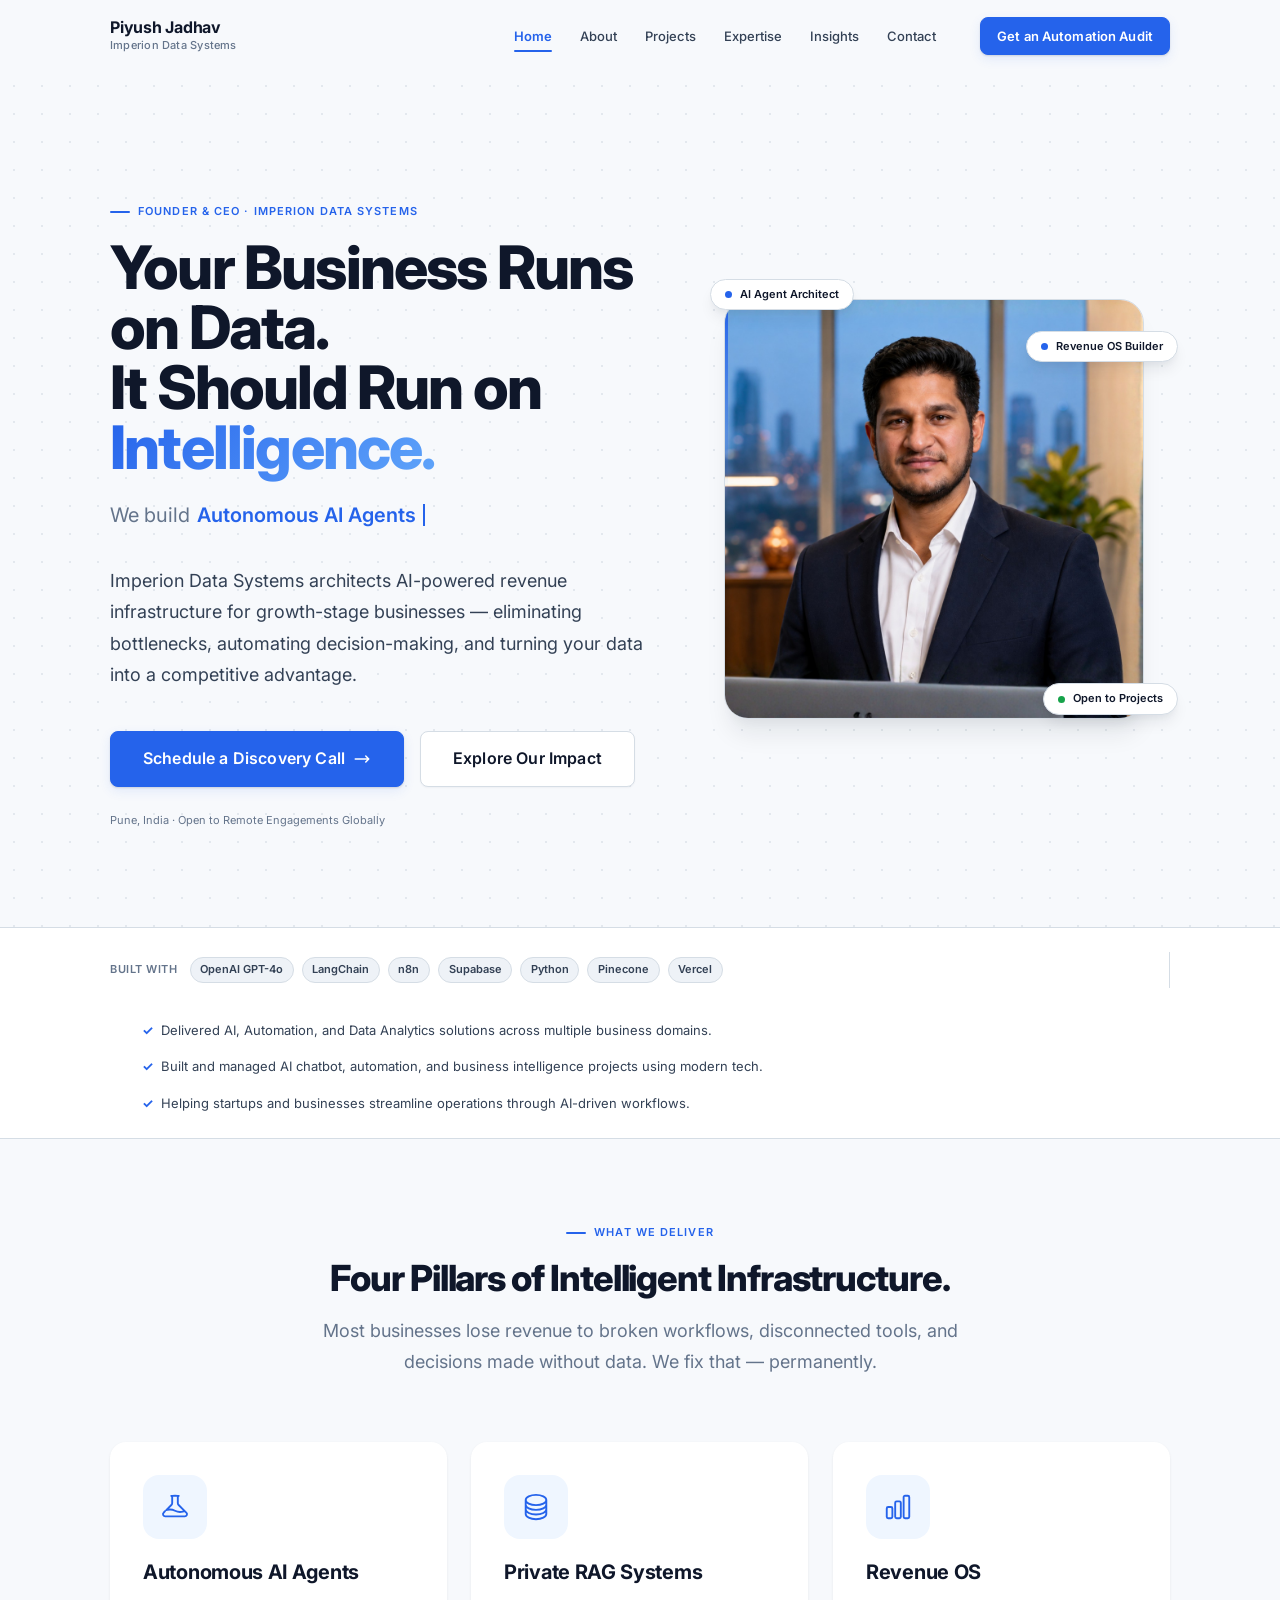
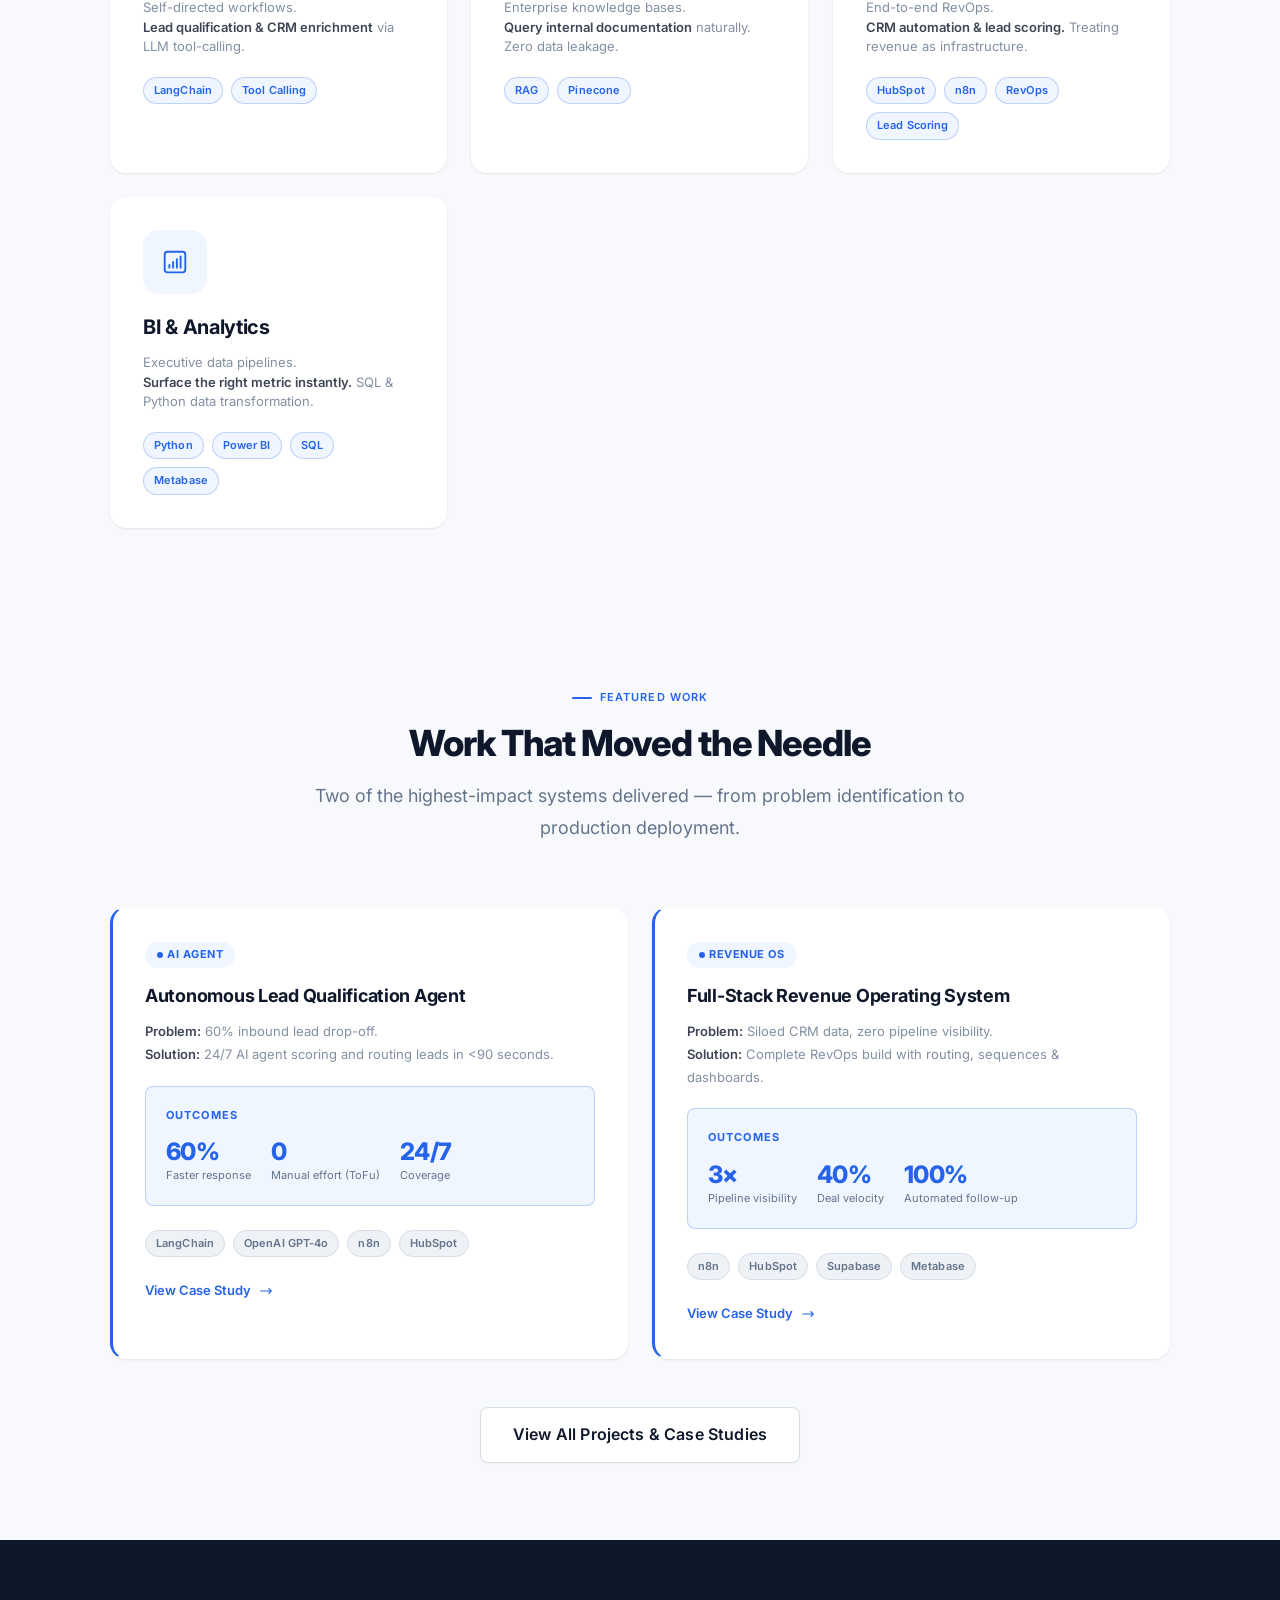
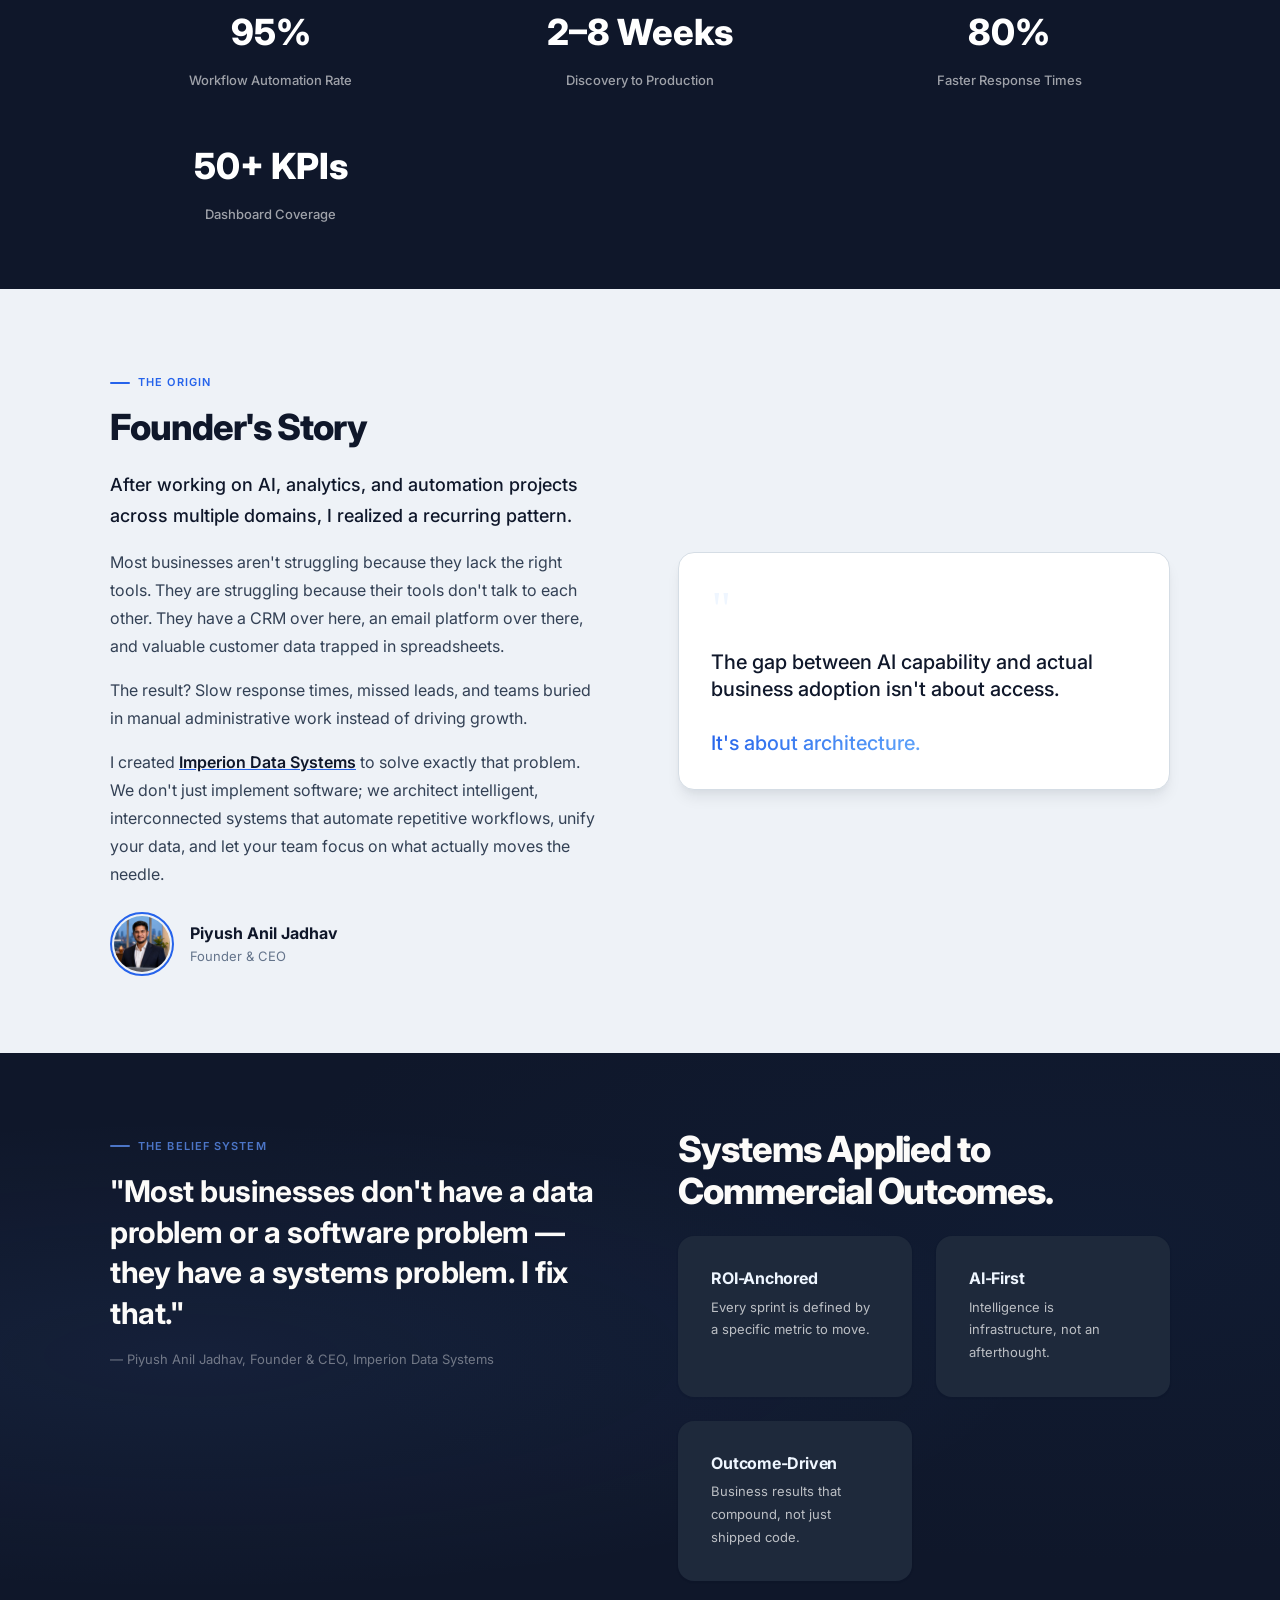
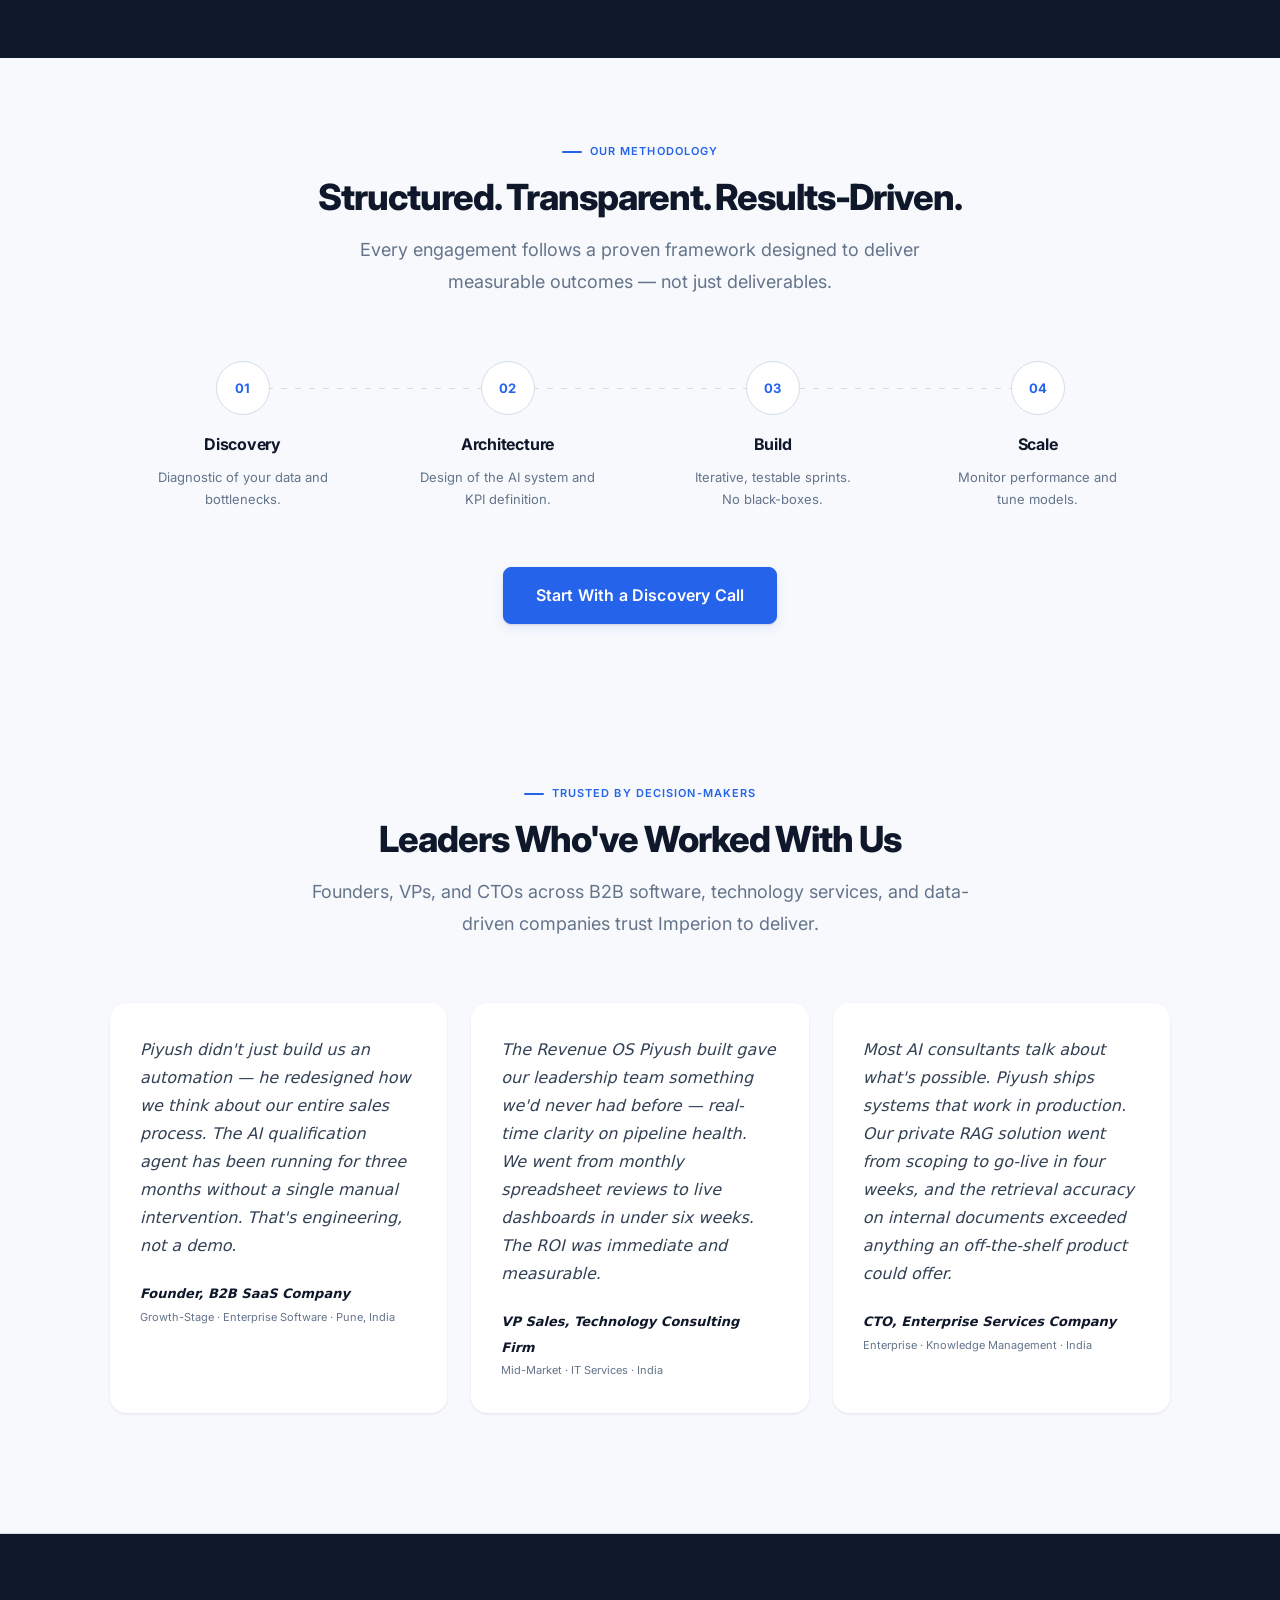
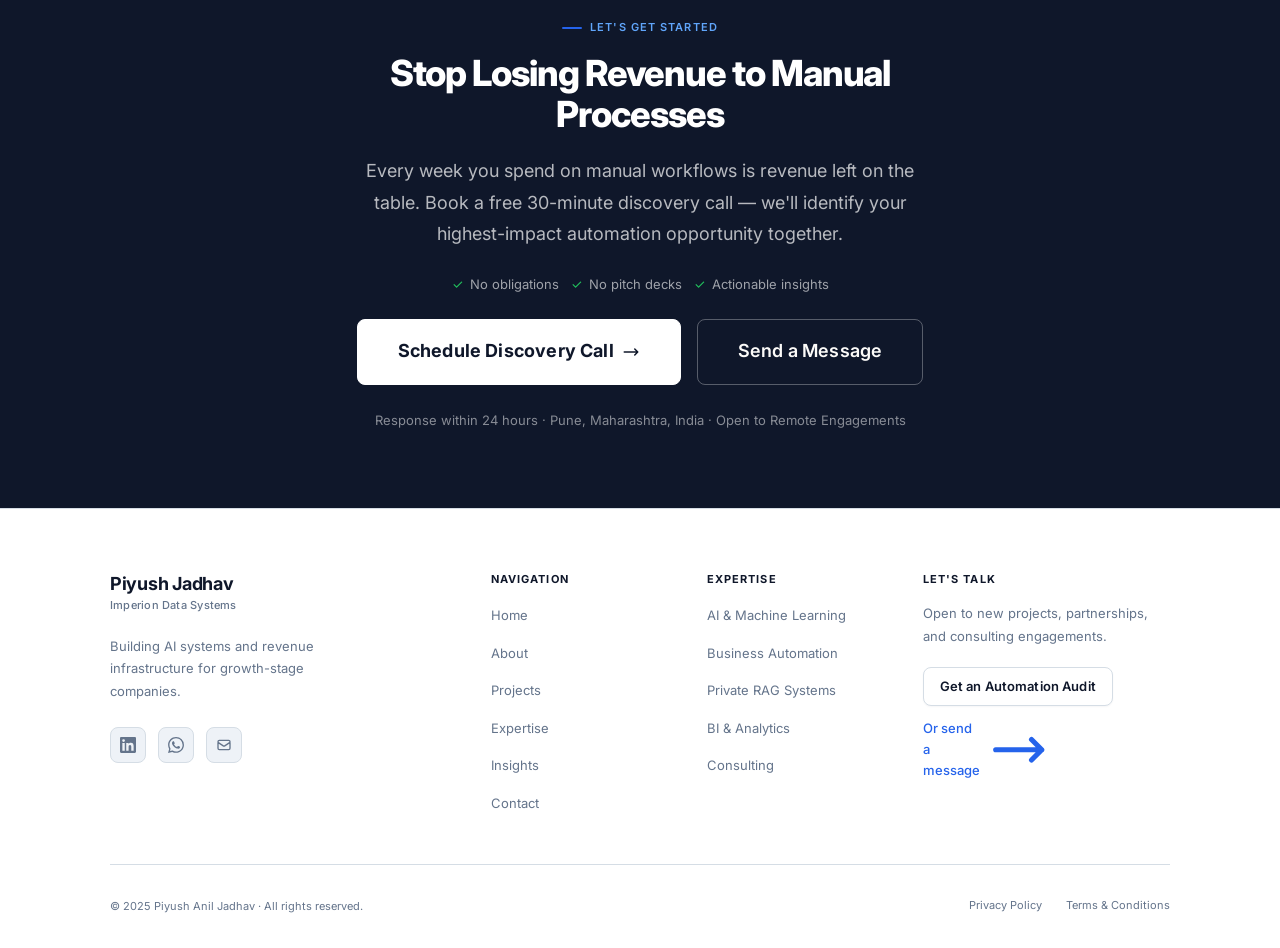
==== commit a3f20a5d: "Change to Founder's Story heading and add ImperionData links" ====
--- a/index.html
+++ b/index.html
@@ -482,7 +482,7 @@
           
           <div class="reveal" style="flex: 1;">
             <span class="eyebrow">The Origin</span>
-            <h2 class="section-heading" id="founder-story-heading" style="margin-bottom: var(--space-5);">Why Imperion Exists</h2>
+            <h2 class="section-heading" id="founder-story-heading" style="margin-bottom: var(--space-5);">Founder's Story</h2>
             
             <div style="font-size: var(--text-base); color: var(--clr-text-body); line-height: var(--leading-relaxed); display: flex; flex-direction: column; gap: var(--space-4);">
               <p style="font-size: var(--text-lg); font-weight: var(--weight-medium); color: var(--clr-text-primary);">
@@ -495,7 +495,7 @@
                 The result? Slow response times, missed leads, and teams buried in manual administrative work instead of driving growth.
               </p>
               <p>
-                I created <strong>Imperion Data Systems</strong> to solve exactly that problem. We don't just implement software; we architect intelligent, interconnected systems that automate repetitive workflows, unify your data, and let your team focus on what actually moves the needle.
+                I created <strong><a href="https://imperiondata.com" target="_blank" rel="noopener noreferrer" style="color: inherit; text-decoration: underline; text-decoration-color: var(--clr-accent);">Imperion Data Systems</a></strong> to solve exactly that problem. We don't just implement software; we architect intelligent, interconnected systems that automate repetitive workflows, unify your data, and let your team focus on what actually moves the needle.
               </p>
             </div>
             
